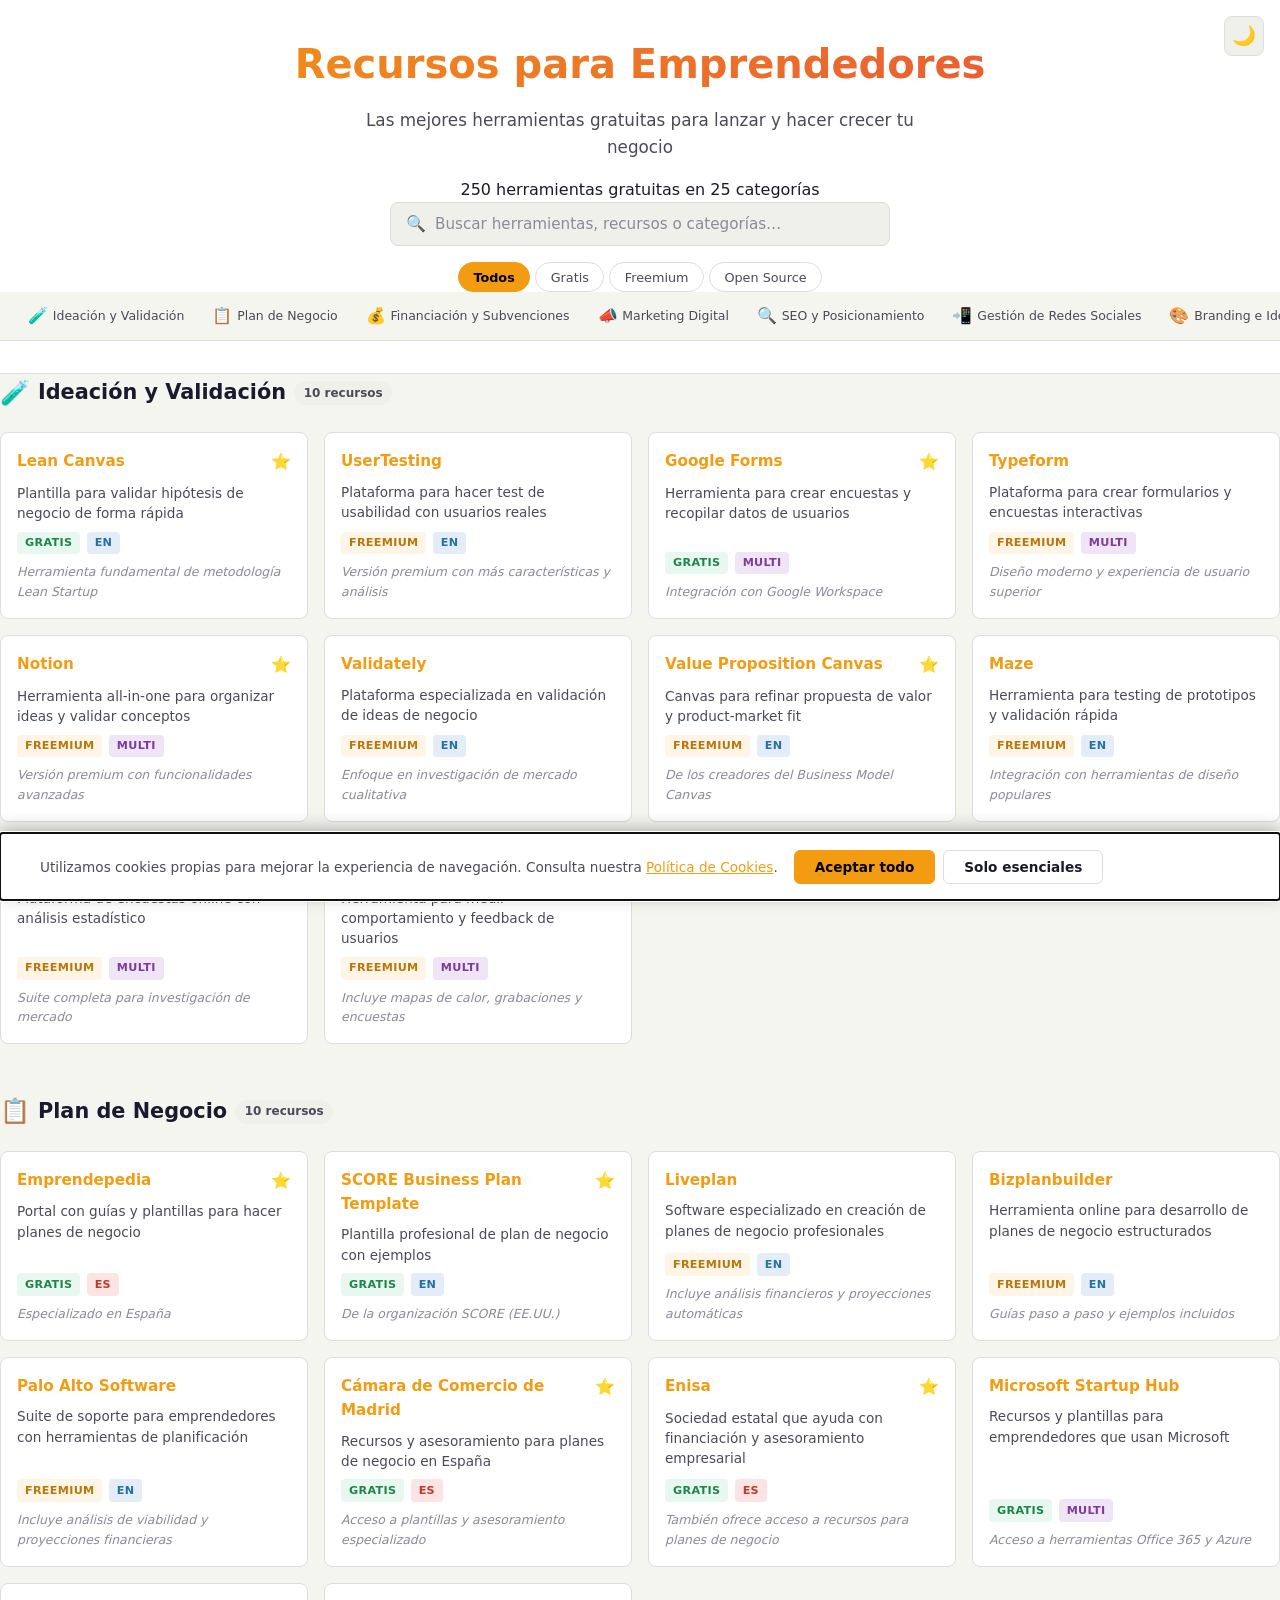
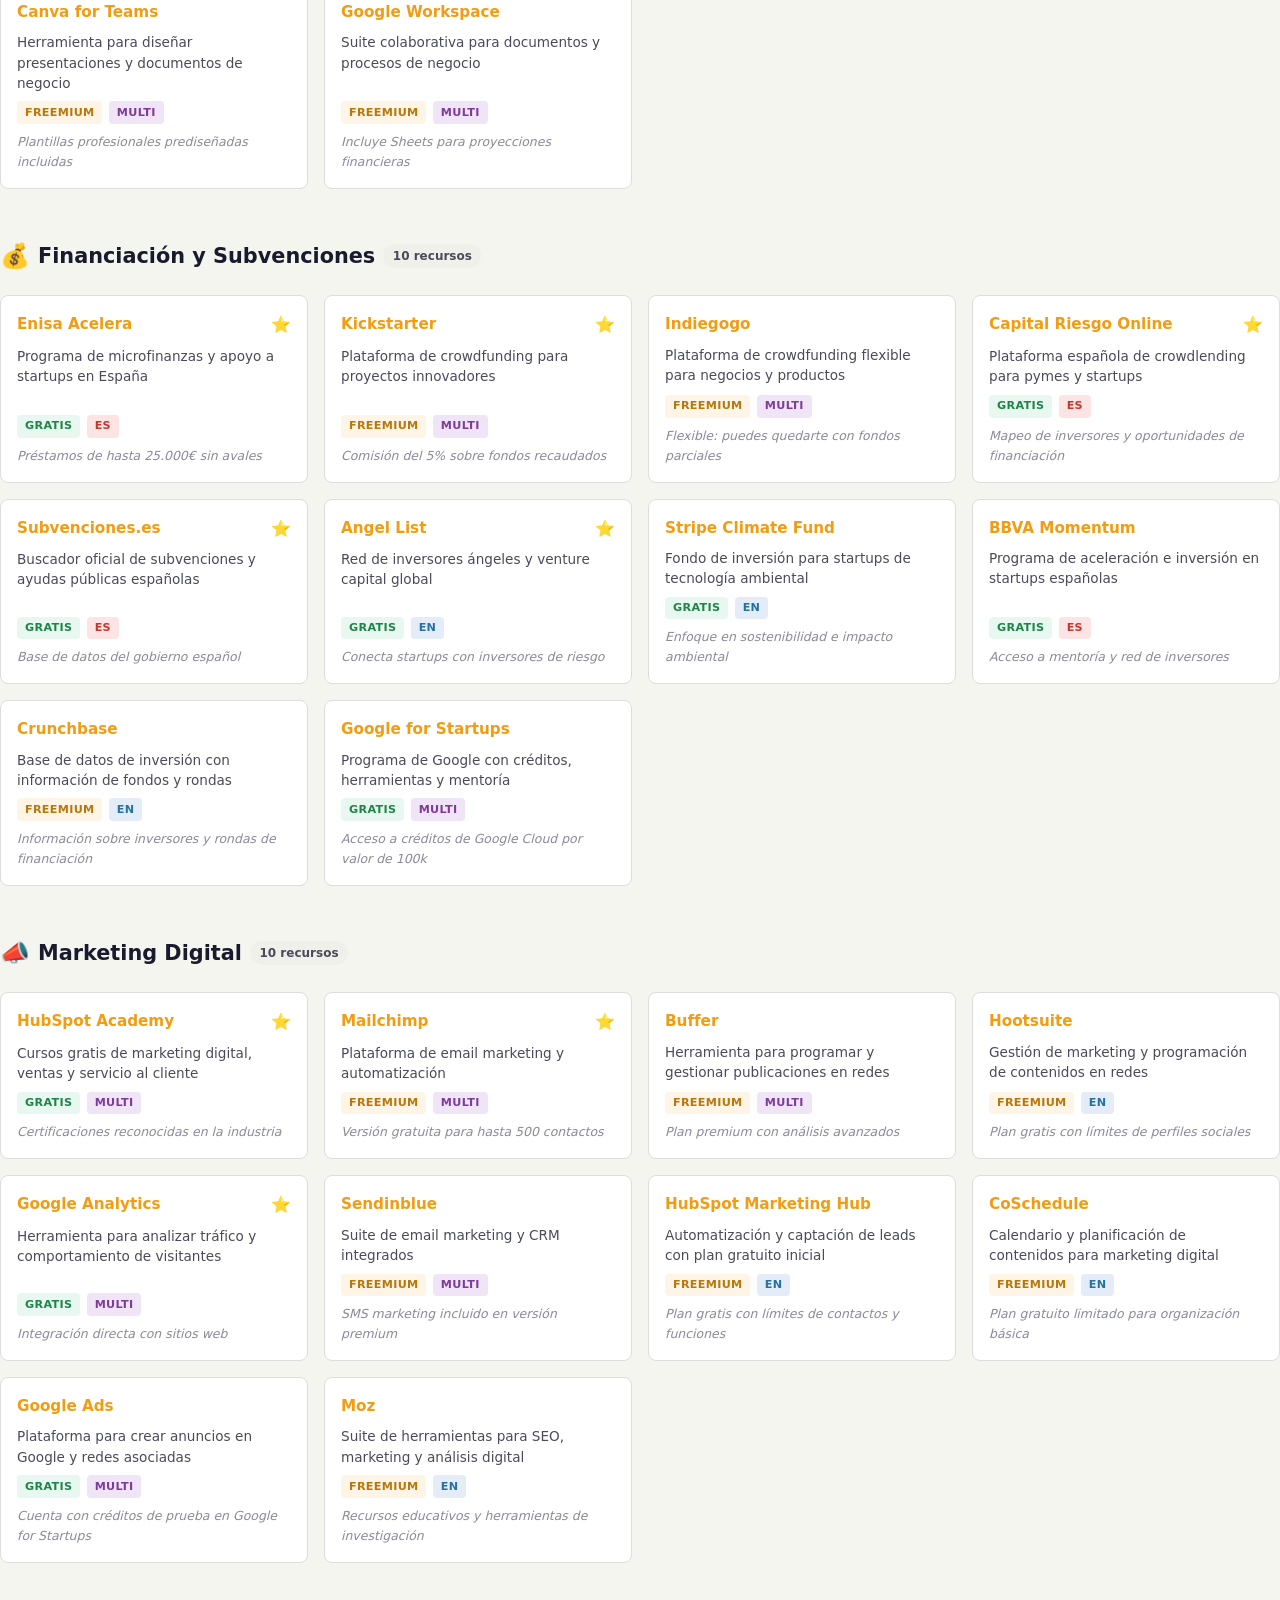
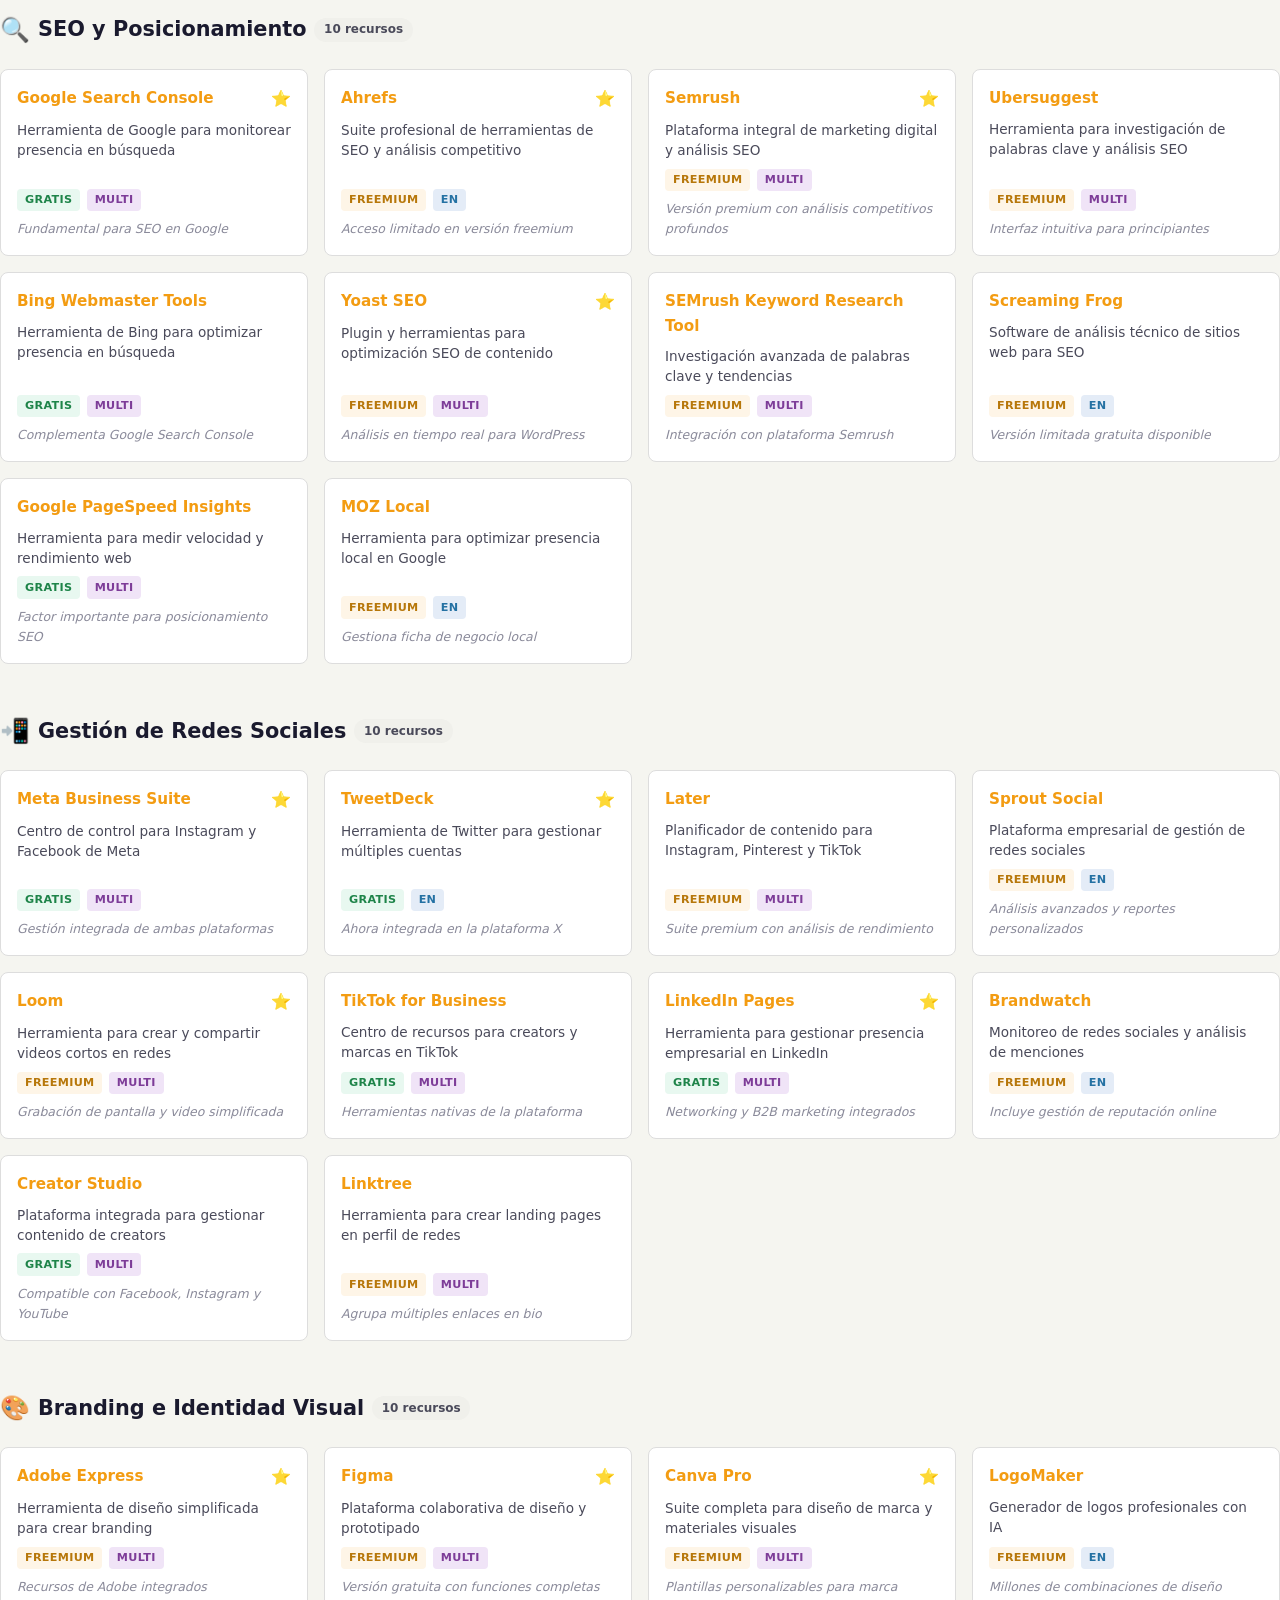
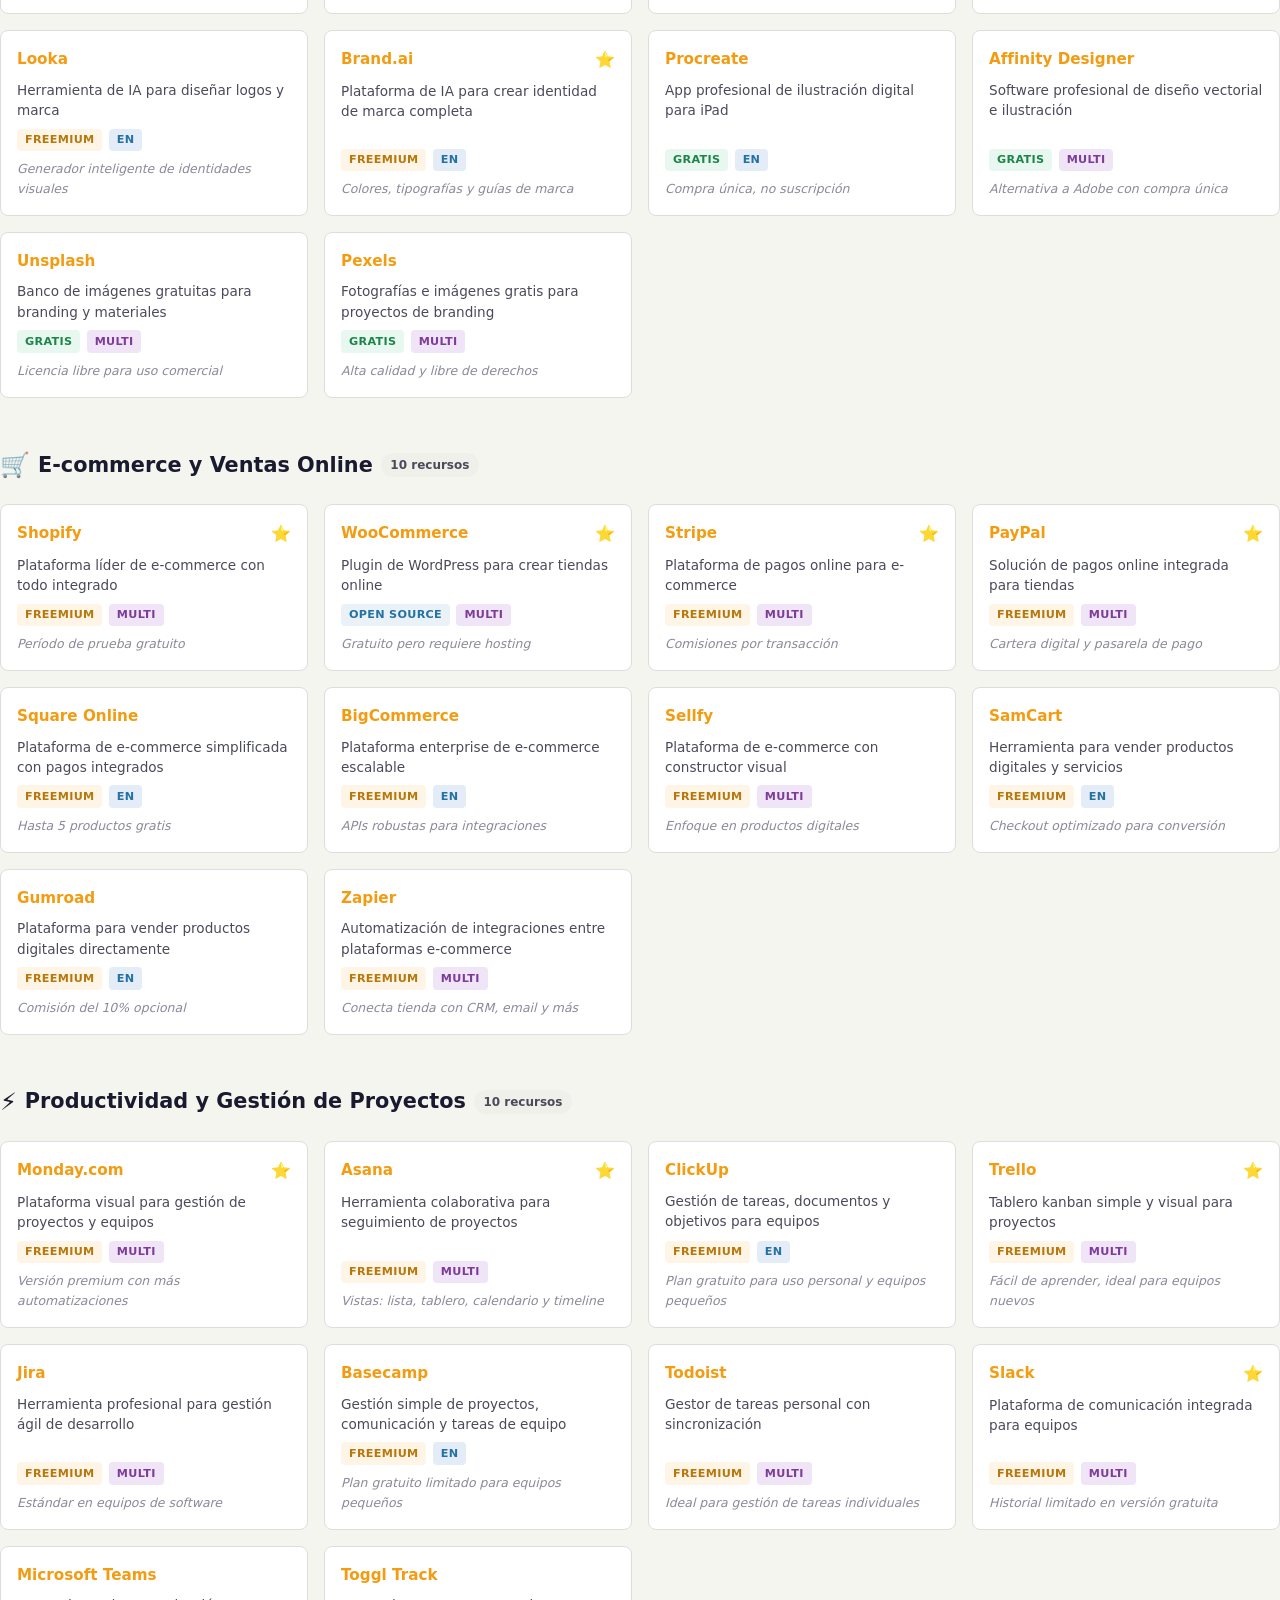
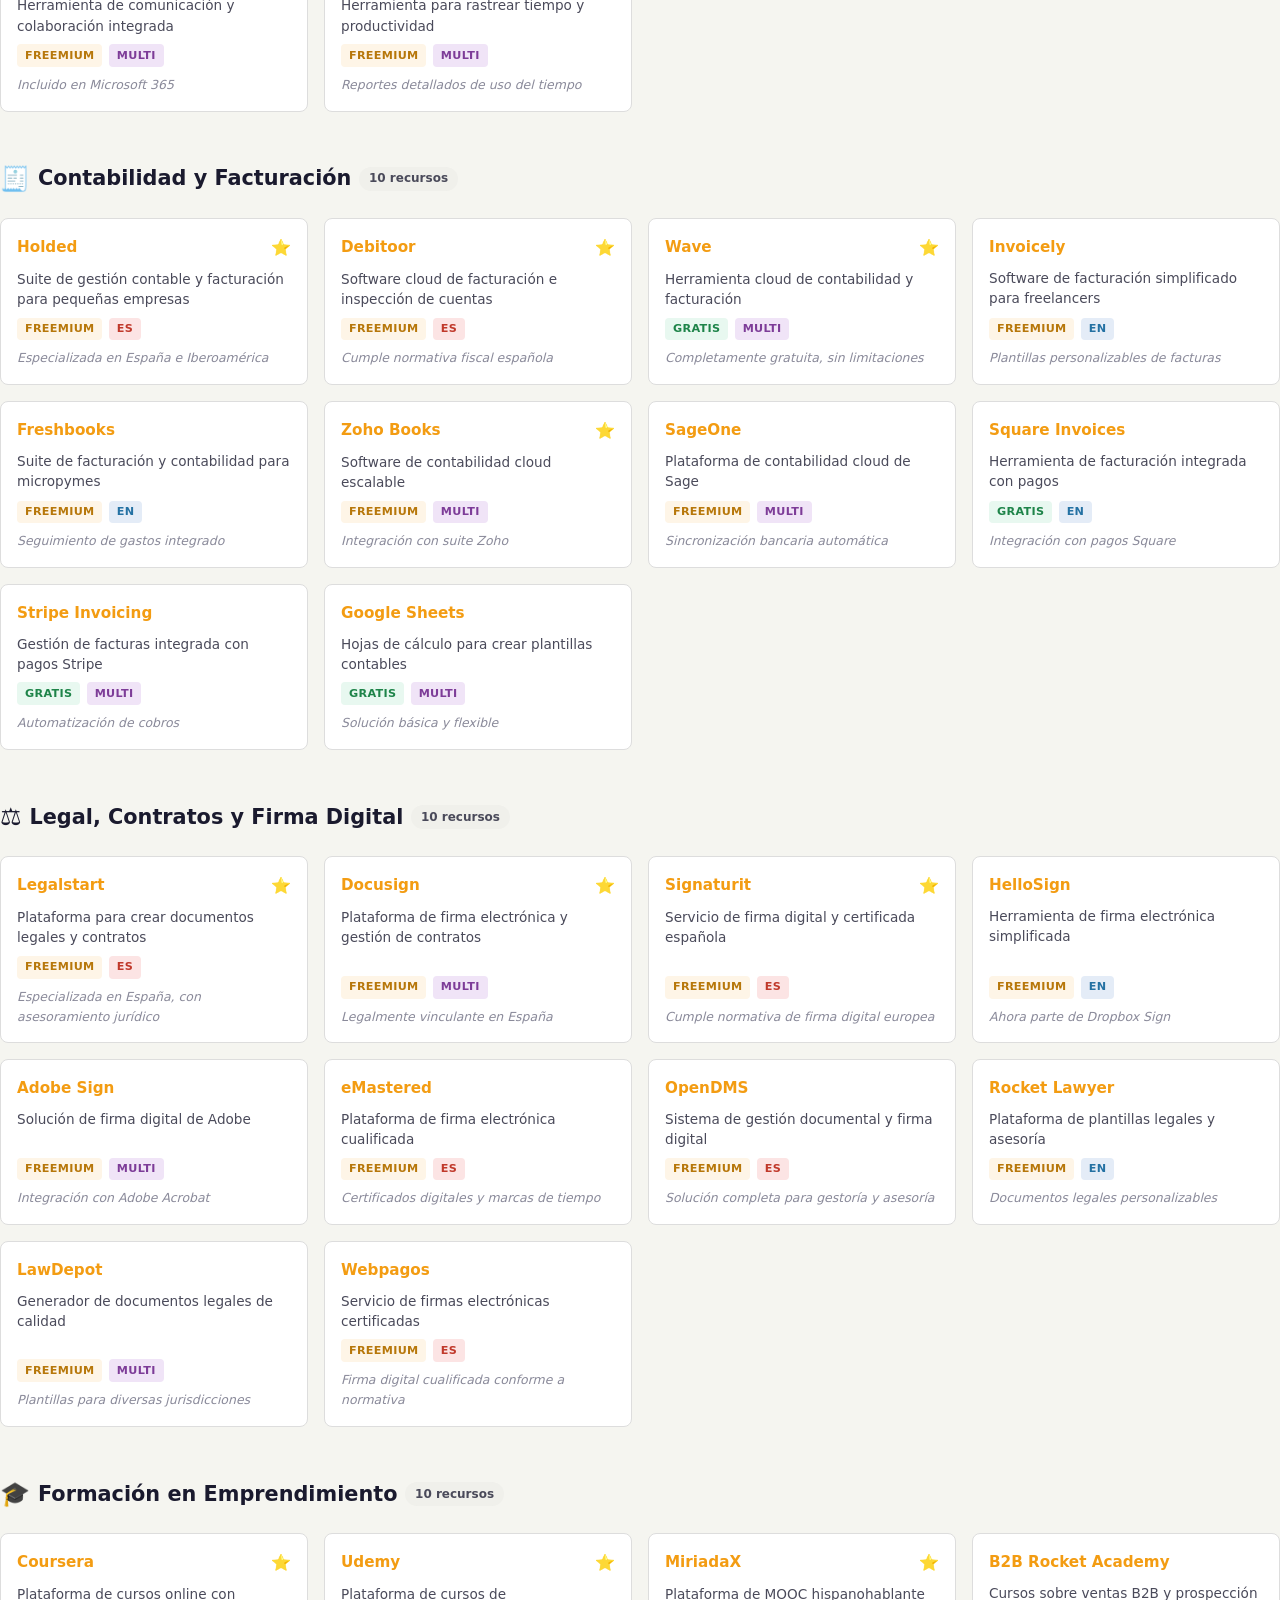
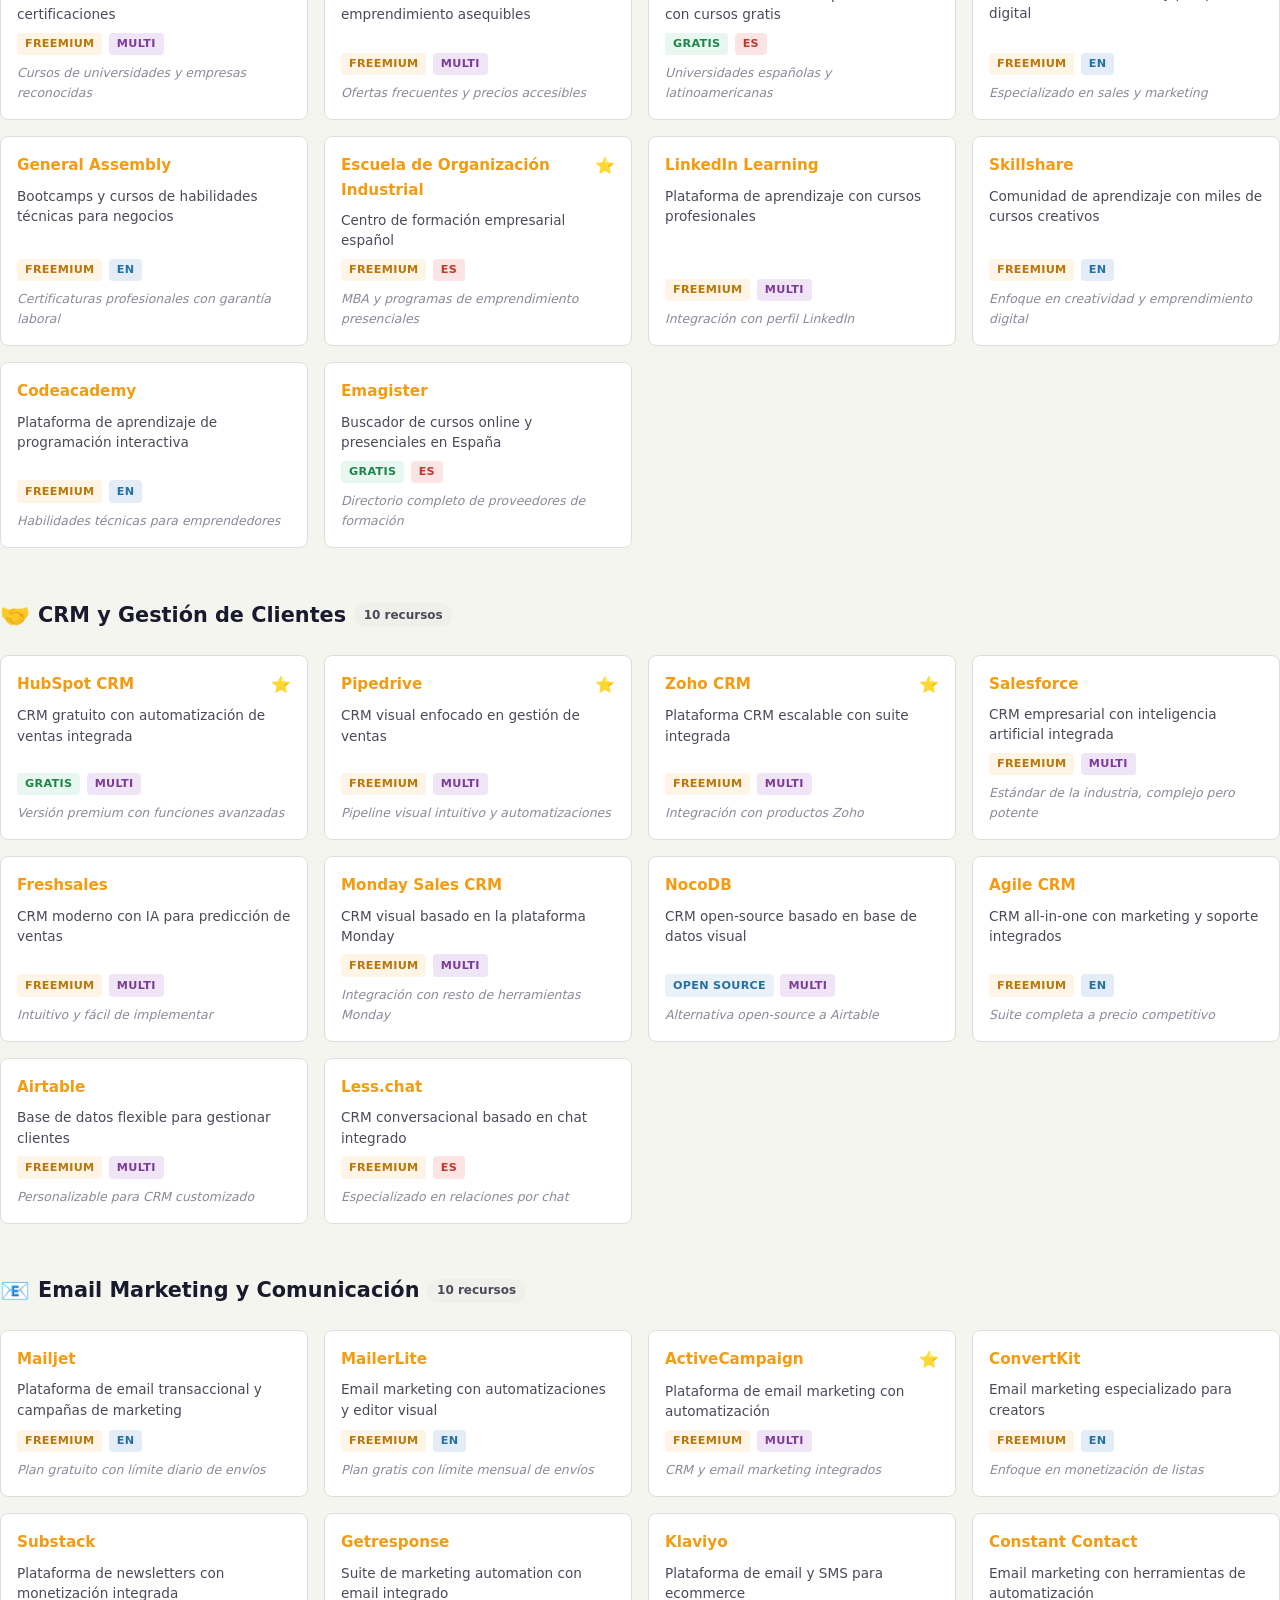
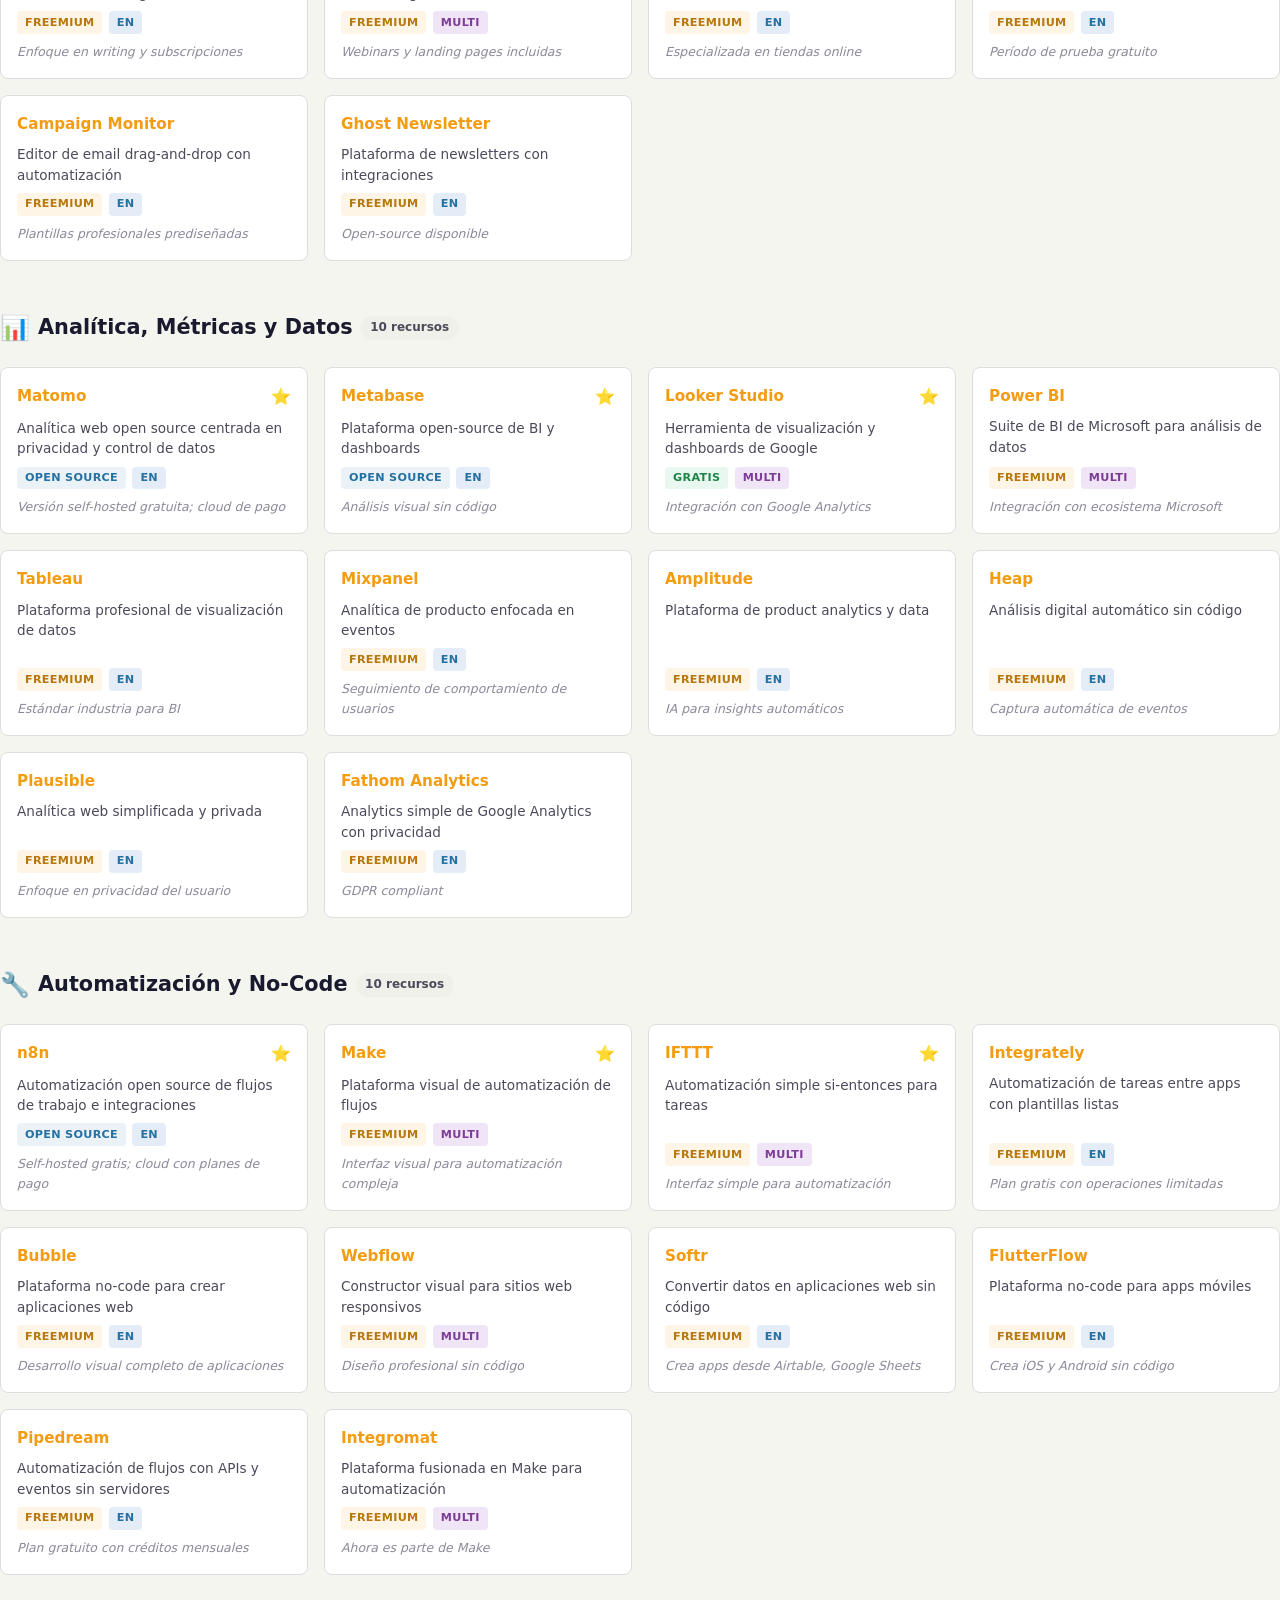
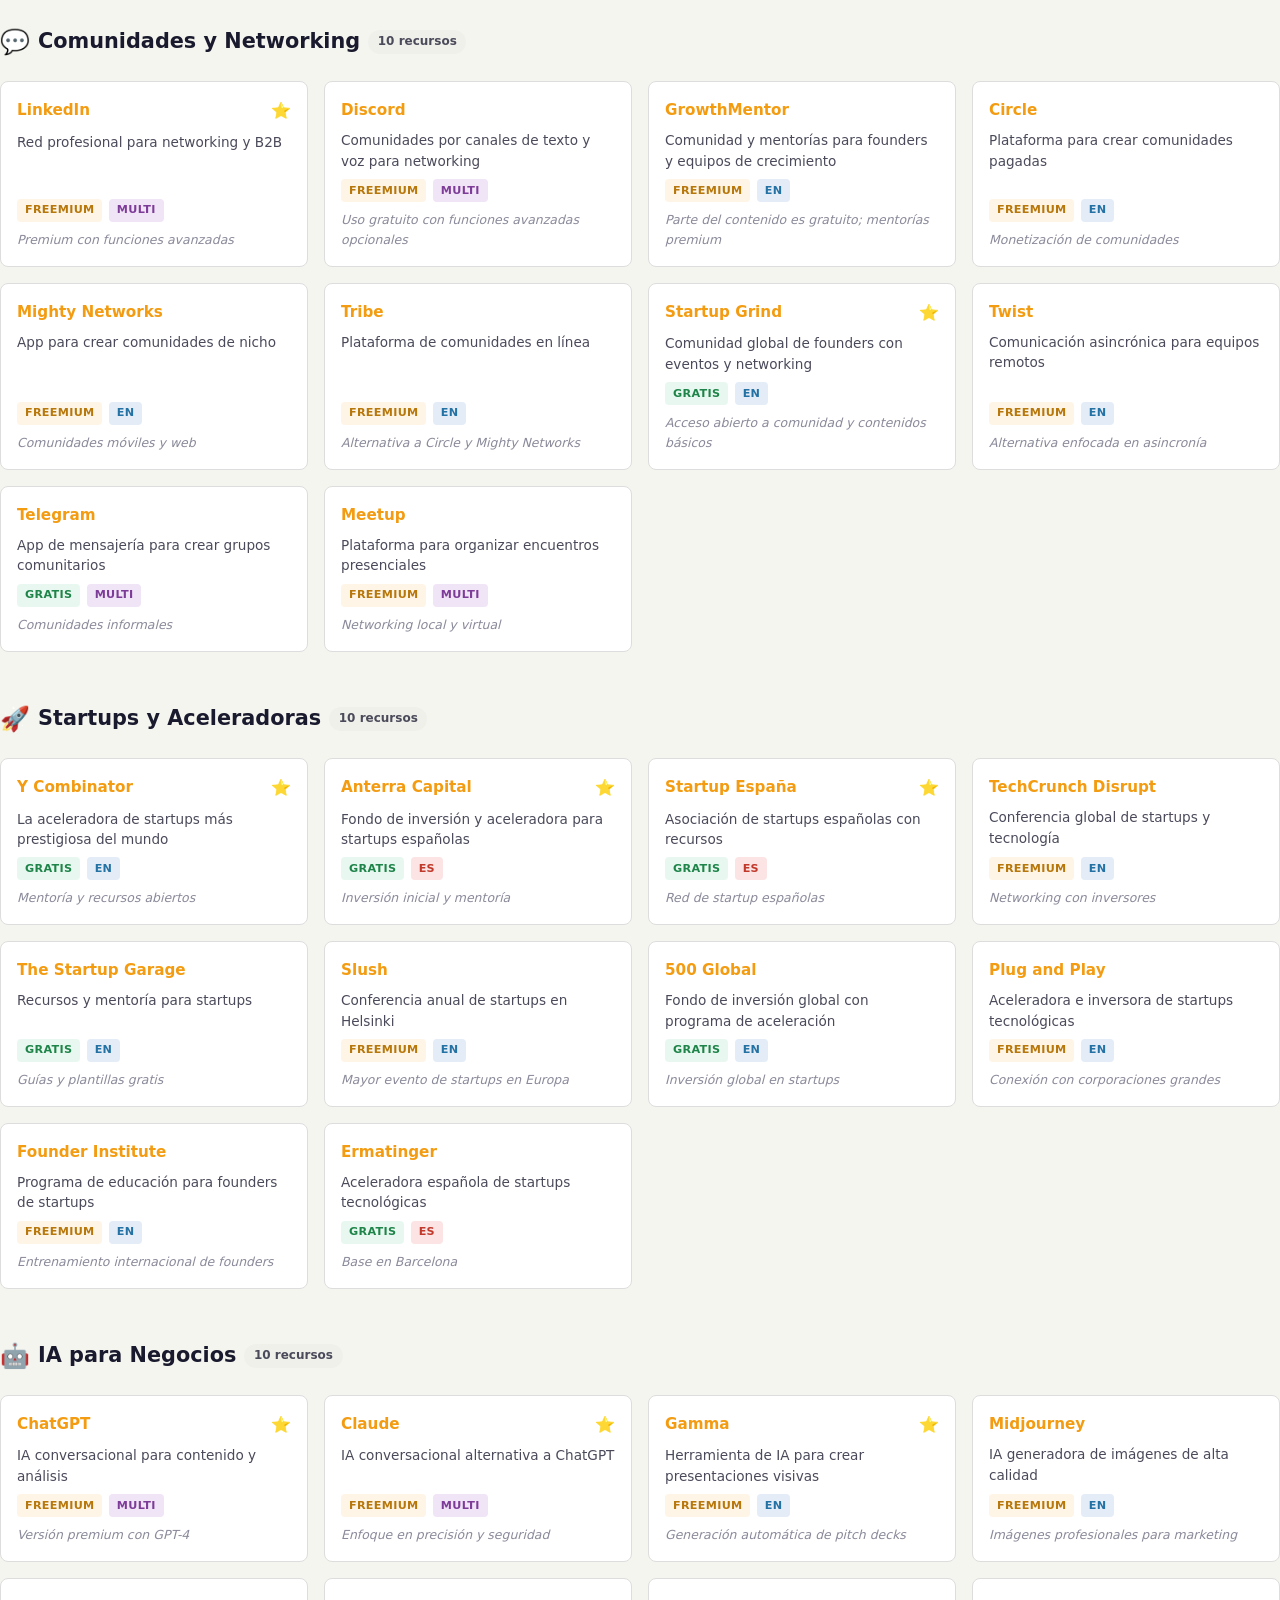
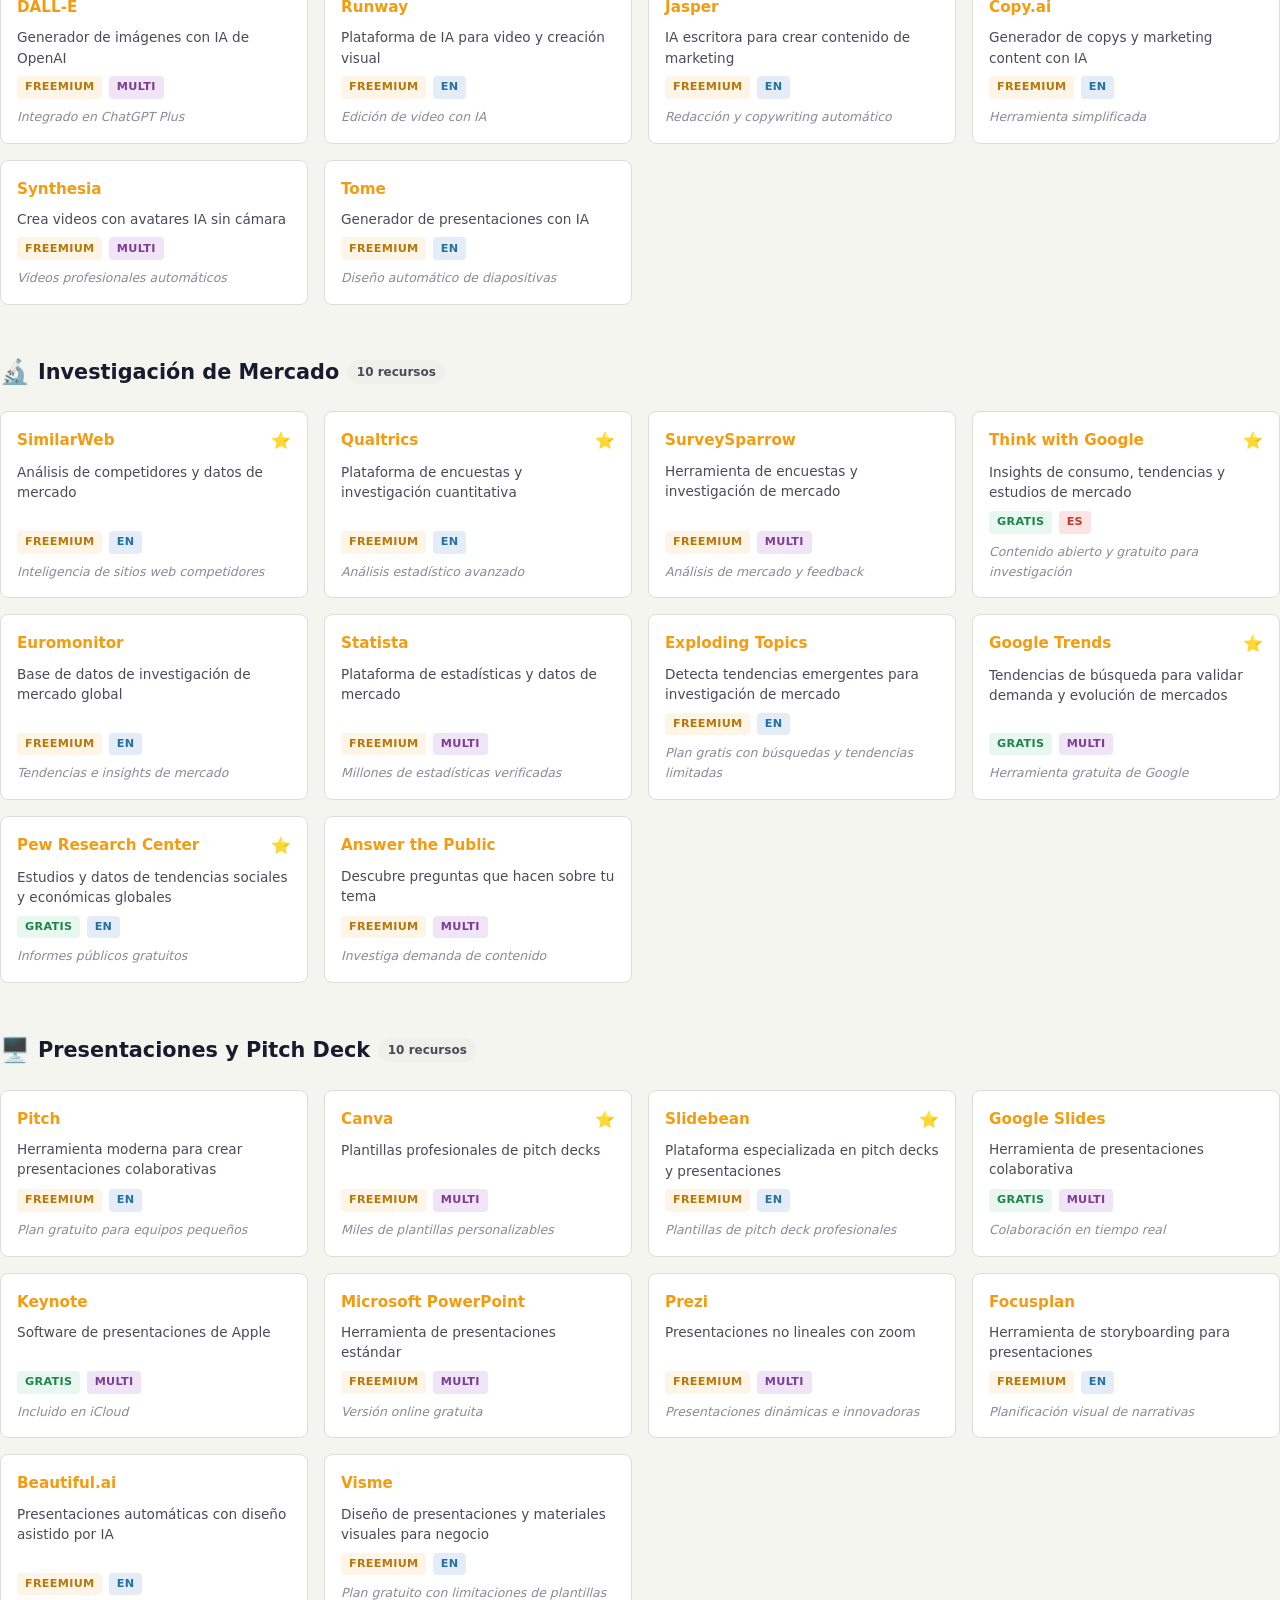
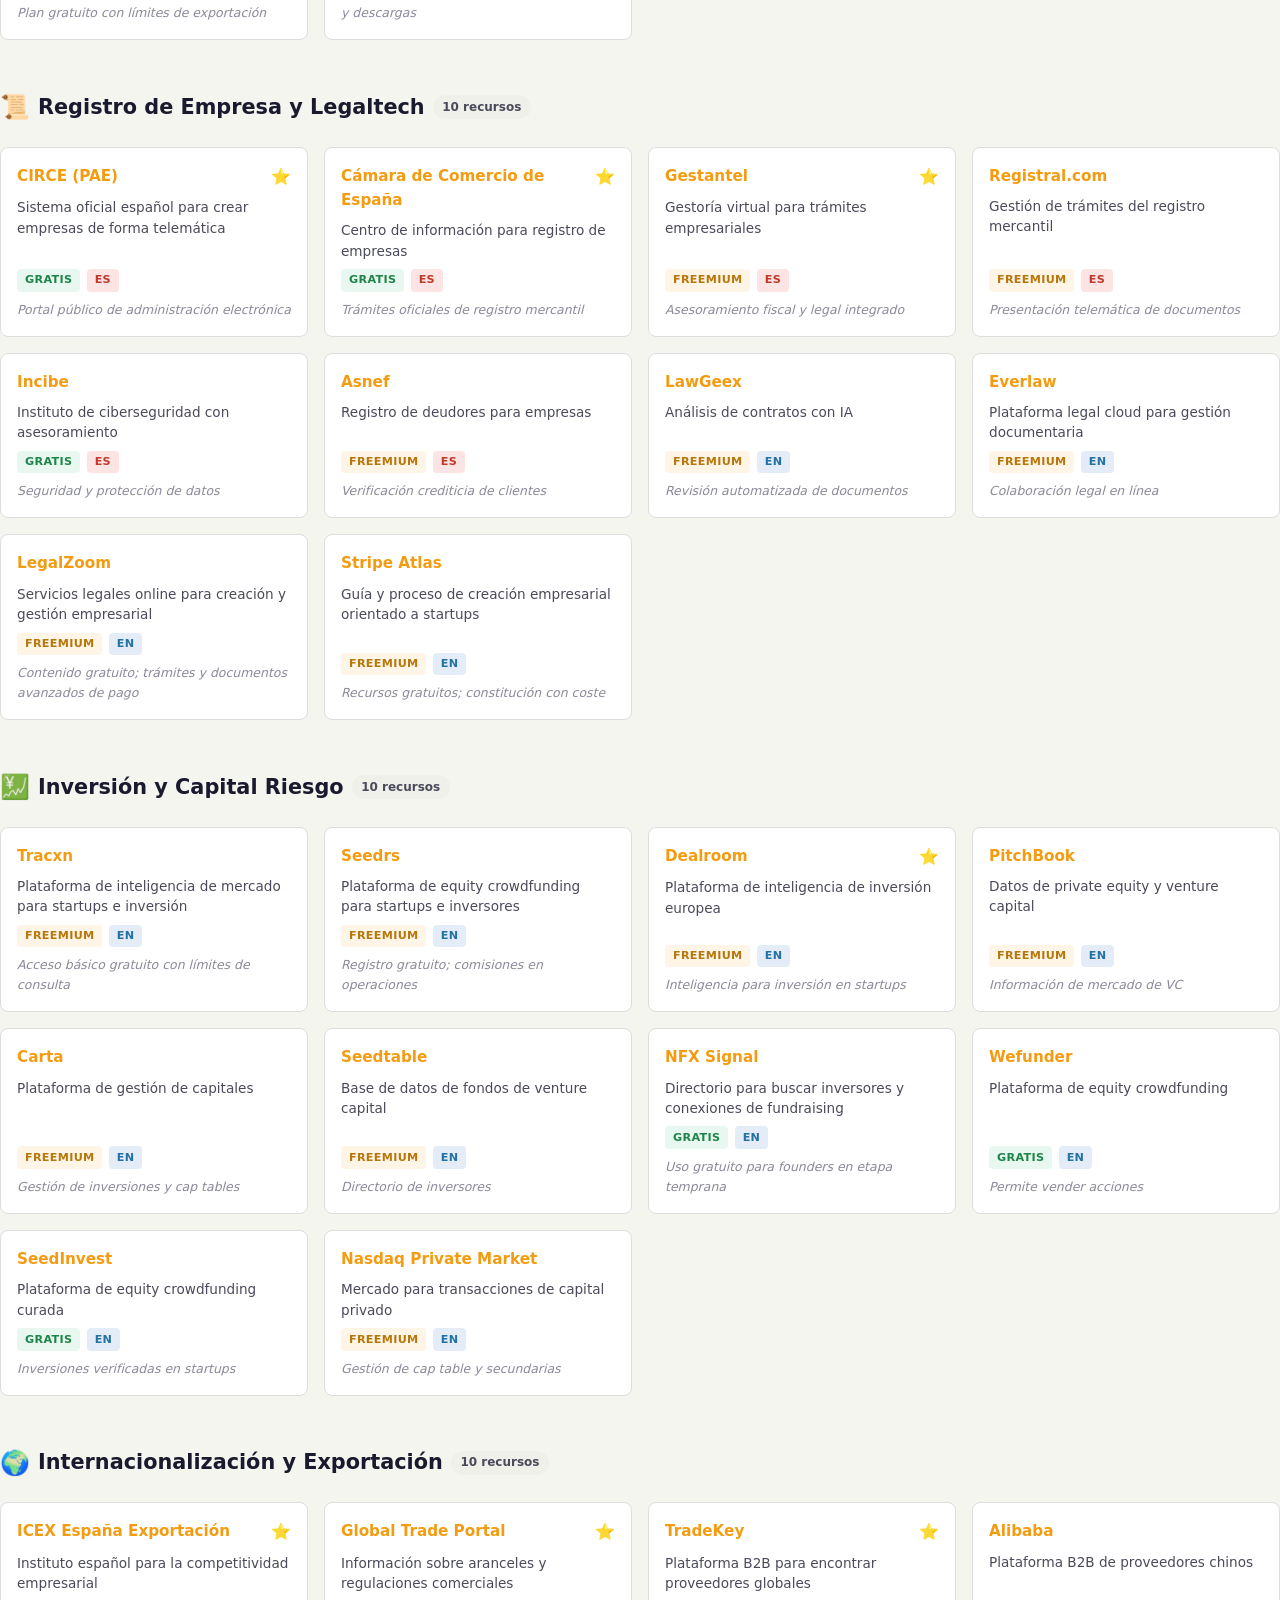
==== index.html @ a1d568d6 "feat: integrar MolvicStudios Analytics" ====
<!DOCTYPE html>
<html lang="es">
<head>
  <meta charset="UTF-8">
  <meta name="viewport" content="width=device-width, initial-scale=1.0">
  <title>Recursos para Emprendedores | 277+ Herramientas Gratis</title>
  <meta name="description" content="Directorio con más de 277 recursos y herramientas gratuitas para emprendedores, startups y pymes. Encuentra las mejores herramientas en 25 categorías.">
  <meta name="keywords" content="recursos para emprendedores, herramientas gratis, startup, pyme, negocio, plan de negocio, marketing digital, SEO, financiación, CRM, productividad, contabilidad, e-commerce, branding, IA para negocios, automatización, no-code, formación emprendimiento">
  <meta name="author" content="MolvicStudios">
  <meta name="robots" content="index, follow">

  <!-- Canonical -->
  <link rel="canonical" href="https://recursosemprendedores.help/">

  <!-- Open Graph -->
  <meta property="og:type" content="website">
  <meta property="og:title" content="Recursos para Emprendedores | 277+ Herramientas Gratis">
  <meta property="og:description" content="Directorio con más de 277 recursos y herramientas gratuitas para emprendedores, startups y pymes en 25 categorías.">
  <meta property="og:url" content="https://recursosemprendedores.help/">
  <meta property="og:image" content="https://recursosemprendedores.help/img/og-image.png">
  <meta property="og:locale" content="es_ES">
  <meta property="og:site_name" content="Recursos para Emprendedores">

  <!-- Twitter Card -->
  <meta name="twitter:card" content="summary_large_image">
  <meta name="twitter:title" content="Recursos para Emprendedores | 277+ Herramientas Gratis">
  <meta name="twitter:description" content="Directorio con más de 277 recursos y herramientas gratuitas para emprendedores, startups y pymes.">
  <meta name="twitter:image" content="https://recursosemprendedores.help/img/og-image.png">

  <!-- Favicon -->
  <link rel="icon" type="image/svg+xml" href="img/favicon.svg">

  <!-- Estilos -->
  <link rel="stylesheet" href="css/styles.css">

  <!-- Schema.org JSON-LD -->
  <script type="application/ld+json">
  {
    "@context": "https://schema.org",
    "@type": "WebSite",
    "name": "Recursos para Emprendedores",
    "url": "https://recursosemprendedores.help",
    "description": "Directorio de herramientas y recursos gratuitos para emprendedores, startups y pymes. Más de 277 herramientas en 25 categorías.",
    "potentialAction": {
      "@type": "SearchAction",
      "target": "https://recursosemprendedores.help/?q={search_term_string}",
      "query-input": "required name=search_term_string"
    }
  }
  </script>
  <script type="application/ld+json">
  {
    "@context": "https://schema.org",
    "@type": "ItemList",
    "name": "Categorías de recursos para emprendedores",
    "description": "25 categorías de herramientas y recursos gratuitos para emprendedores",
    "numberOfItems": 25,
    "itemListElement": [
      {"@type": "ListItem", "position": 1, "name": "Ideación y Validación"},
      {"@type": "ListItem", "position": 2, "name": "Plan de Negocio"},
      {"@type": "ListItem", "position": 3, "name": "Financiación y Subvenciones"},
      {"@type": "ListItem", "position": 4, "name": "Marketing Digital"},
      {"@type": "ListItem", "position": 5, "name": "SEO y Posicionamiento"},
      {"@type": "ListItem", "position": 6, "name": "Gestión de Redes Sociales"},
      {"@type": "ListItem", "position": 7, "name": "Branding e Identidad Visual"},
      {"@type": "ListItem", "position": 8, "name": "E-commerce y Ventas Online"},
      {"@type": "ListItem", "position": 9, "name": "Productividad y Gestión de Proyectos"},
      {"@type": "ListItem", "position": 10, "name": "Contabilidad y Facturación"},
      {"@type": "ListItem", "position": 11, "name": "Legal, Contratos y Firma Digital"},
      {"@type": "ListItem", "position": 12, "name": "Formación en Emprendimiento"},
      {"@type": "ListItem", "position": 13, "name": "CRM y Gestión de Clientes"},
      {"@type": "ListItem", "position": 14, "name": "Email Marketing y Comunicación"},
      {"@type": "ListItem", "position": 15, "name": "Analítica, Métricas y Datos"},
      {"@type": "ListItem", "position": 16, "name": "Automatización y No-Code"},
      {"@type": "ListItem", "position": 17, "name": "Comunidades y Networking"},
      {"@type": "ListItem", "position": 18, "name": "Startups y Aceleradoras"},
      {"@type": "ListItem", "position": 19, "name": "IA para Negocios"},
      {"@type": "ListItem", "position": 20, "name": "Investigación de Mercado"},
      {"@type": "ListItem", "position": 21, "name": "Presentaciones y Pitch Deck"},
      {"@type": "ListItem", "position": 22, "name": "Registro de Empresa y Legaltech"},
      {"@type": "ListItem", "position": 23, "name": "Inversión y Capital Riesgo"},
      {"@type": "ListItem", "position": 24, "name": "Internacionalización y Exportación"},
      {"@type": "ListItem", "position": 25, "name": "Logística y Operaciones"}
    ]
  }
  </script>

  <!--
    Recomendaciones de Content Security Policy (CSP):
    Añadir como cabecera HTTP en el servidor:
    Content-Security-Policy:
      default-src 'self';
      script-src 'self' 'unsafe-inline';
      style-src 'self' 'unsafe-inline';
      img-src 'self' data:;
      font-src 'self';
      connect-src 'self';
  -->
</head>
<body>
  <!-- Skip link para accesibilidad -->
  <a href="#main-content" class="skip-link">Saltar al contenido principal</a>

  <!-- ===== HEADER ===== -->
  <header class="site-header" role="banner">
    <div class="header-content">
      <div class="header-top">
        <h1 class="site-title">
          <span class="title-gradient">Recursos para Emprendedores</span>
          <span style="display:block;font-size:11px;font-weight:400;opacity:0.6;letter-spacing:0.03em;line-height:1;">by <a href="https://molvicstudios.pro" target="_blank" rel="noopener" style="color:inherit;text-decoration:none;">MolvicStudios.pro</a></span>
        </h1>
        <button id="theme-toggle" class="theme-toggle" type="button" aria-label="Cambiar tema">☀️</button>
      </div>
      <p class="site-subtitle">Las mejores herramientas gratuitas para lanzar y hacer crecer tu negocio</p>
      <p class="site-stats">
        <span id="stats-count">0</span> herramientas gratuitas en <span id="stats-cats">0</span> categorías
      </p>

      <!-- Barra de búsqueda -->
      <div class="search-wrapper">
        <label for="search-input" class="sr-only">Buscar herramientas</label>
        <span class="search-icon" aria-hidden="true">🔍</span>
        <input
          type="search"
          id="search-input"
          class="search-input"
          placeholder="Buscar herramientas, recursos o categorías…"
          autocomplete="off"
        >
      </div>

      <!-- Filtros de tipo de acceso -->
      <div class="filters" role="group" aria-label="Filtros por tipo de acceso">
        <button class="filter-btn active" type="button" data-filter="todos">Todos</button>
        <button class="filter-btn" type="button" data-filter="gratis">Gratis</button>
        <button class="filter-btn" type="button" data-filter="freemium">Freemium</button>
        <button class="filter-btn" type="button" data-filter="open-source">Open Source</button>
      </div>
    </div>

    <!-- Navegación por categorías -->
    <nav class="category-nav" aria-label="Navegación por categorías">
      <div class="category-nav-inner" id="category-nav-inner" role="tablist">
        <!-- Se genera dinámicamente desde app.js -->
      </div>
    </nav>
  </header>

  <!-- ===== CONTENIDO PRINCIPAL ===== -->
  <main id="main-content" tabindex="-1">
    <!-- Las secciones de categorías se generan dinámicamente desde app.js -->

    <!-- Estado: sin resultados -->
    <div id="no-results" class="no-results" role="status" aria-live="polite">
      <span class="no-results-icon" aria-hidden="true">🔎</span>
      <h2>Sin resultados</h2>
      <p>No se han encontrado recursos con los filtros actuales. Prueba con otra búsqueda.</p>
    </div>

  </main>

  <!-- ===== FOOTER ===== -->
  <footer class="site-footer" role="contentinfo">
    <div class="footer-content">
      <p id="footer-update">Última actualización: —</p>
      <p>
        <a href="mailto:molvicstudios@outlook.com">¿Conoces una herramienta? Sugiere un recurso</a>
      </p>
      <p class="footer-disclaimer">
        Directorio informativo. Los recursos enlazados pertenecen a sus respectivos titulares.
      </p>
      <nav class="footer-links" aria-label="Páginas legales">
        <a href="terminos.html">Términos y Condiciones</a>
        <a href="privacidad.html">Política de Privacidad</a>
        <a href="cookies.html">Política de Cookies</a>
      </nav>
      <p class="footer-copyright">&copy; <span id="year"></span> Recursos para Emprendedores · Desarrollado por <a href="https://molvicstudios.pro" target="_blank" rel="noopener" style="color:inherit;">MolvicStudios</a></p>
      <p style="font-size:11px;opacity:0.5;text-align:center;margin-top:16px;">
        © 2026 <a href="https://molvicstudios.pro" target="_blank" rel="noopener" style="color:inherit;">MolvicStudios.pro</a> · 
        <a href="mailto:molvicstudios@outlook.com" style="color:inherit;">molvicstudios@outlook.com</a>
      </p>
    </div>
  </footer>

  <!-- Scroll to top -->
  <button id="scroll-top" class="scroll-top" type="button" aria-label="Volver arriba">↑</button>

  <!-- ===== BANNER DE COOKIES ===== -->
  <div id="cookie-banner" class="cookie-banner" role="dialog" aria-label="Configuración de cookies" aria-live="polite" tabindex="-1">
    <div class="cookie-banner-inner">
      <p class="cookie-text">
        Utilizamos cookies propias para mejorar la experiencia de navegación.
        Consulta nuestra <a href="cookies.html">Política de Cookies</a>.
      </p>
      <div class="cookie-buttons">
        <button id="cookie-accept" class="cookie-btn cookie-btn--accept" type="button">Aceptar todo</button>
        <button id="cookie-essential" class="cookie-btn cookie-btn--essential" type="button">Solo esenciales</button>
      </div>
    </div>
  </div>

  <!-- Scripts -->
  <script src="js/cookies-banner.js"></script>
  <script src="js/app.js"></script>
  <script>
    // Registro del Service Worker
    if ('serviceWorker' in navigator) {
      window.addEventListener('load', function () {
        navigator.serviceWorker.register('/sw.js').catch(function () {});
      });
    }
  </script>
<!-- MolvicStudios Analytics -->
<script src="/analytics.js" defer></script>
</body>
</html>
---- css/styles.css ----
/* ==============================================
   Recursos para Emprendedores — Estilos completos
   Mobile-first | WCAG 2.1 AA | Modo oscuro/claro
   ============================================== */

/* ---- Variables CSS ---- */
:root {
  /* Colores modo oscuro (por defecto) */
  --bg-primary: #0d0d12;
  --bg-surface: #181820;
  --bg-surface-alt: #1e1e2a;
  --text-primary: #eaeaea;
  --text-secondary: #a0a0b0;
  --text-muted: #6a6a7a;
  --color-primary: #f39c12;
  --color-primary-hover: #e67e22;
  --color-accent: #e74c3c;
  --color-green: #27ae60;
  --color-blue: #3498db;
  --color-orange: #f39c12;
  --border-color: #2a2a3a;
  --shadow: 0 2px 8px rgba(0,0,0,0.3);
  --shadow-lg: 0 8px 24px rgba(0,0,0,0.4);
  --card-bg: #1e1e2a;
  --input-bg: #22222e;
  --nav-bg: rgba(13,13,18,0.95);
  --badge-gratis-bg: #1a3a2a;
  --badge-gratis-color: #27ae60;
  --badge-freemium-bg: #3a2a1a;
  --badge-freemium-color: #f39c12;
  --badge-opensource-bg: #1a2a3a;
  --badge-opensource-color: #3498db;
  --badge-es-bg: #3a1a1a;
  --badge-es-color: #e74c3c;
  --badge-en-bg: #1a2a3a;
  --badge-en-color: #3498db;
  --badge-multi-bg: #2a1a3a;
  --badge-multi-color: #9b59b6;
  --scrollbar-bg: #181820;
  --scrollbar-thumb: #3a3a4a;
  color-scheme: dark;
}

/* Modo claro */
[data-theme="light"] {
  --bg-primary: #f5f5f0;
  --bg-surface: #ffffff;
  --bg-surface-alt: #f0f0eb;
  --text-primary: #1a1a2e;
  --text-secondary: #4a4a5a;
  --text-muted: #8a8a9a;
  --border-color: #ddd;
  --shadow: 0 2px 8px rgba(0,0,0,0.08);
  --shadow-lg: 0 8px 24px rgba(0,0,0,0.12);
  --card-bg: #ffffff;
  --input-bg: #f0f0eb;
  --nav-bg: rgba(245,245,240,0.95);
  --badge-gratis-bg: #e8f8f0;
  --badge-gratis-color: #1e8449;
  --badge-freemium-bg: #fef5e7;
  --badge-freemium-color: #b7770a;
  --badge-opensource-bg: #eaf2f8;
  --badge-opensource-color: #2471a3;
  --badge-es-bg: #fce4e4;
  --badge-es-color: #c0392b;
  --badge-en-bg: #e4ecf7;
  --badge-en-color: #2471a3;
  --badge-multi-bg: #f0e4f7;
  --badge-multi-color: #7d3c98;
  --scrollbar-bg: #f0f0eb;
  --scrollbar-thumb: #ccc;
  color-scheme: light;
}

/* ---- Reset y base ---- */
*,
*::before,
*::after {
  box-sizing: border-box;
  margin: 0;
  padding: 0;
}

html {
  scroll-behavior: smooth;
  -webkit-text-size-adjust: 100%;
}

body {
  font-family: system-ui, -apple-system, 'Segoe UI', Roboto, sans-serif;
  background-color: var(--bg-primary);
  color: var(--text-primary);
  line-height: 1.6;
  min-height: 100vh;
  transition: background-color 0.3s ease, color 0.3s ease;
}

/* Scrollbar personalizado */
::-webkit-scrollbar {
  width: 8px;
  height: 8px;
}
::-webkit-scrollbar-track {
  background: var(--scrollbar-bg);
}
::-webkit-scrollbar-thumb {
  background: var(--scrollbar-thumb);
  border-radius: 4px;
}

/* ---- Utilidades ---- */
.sr-only {
  position: absolute;
  width: 1px;
  height: 1px;
  padding: 0;
  margin: -1px;
  overflow: hidden;
  clip: rect(0,0,0,0);
  white-space: nowrap;
  border: 0;
}

.container {
  width: 100%;
  max-width: 1200px;
  margin: 0 auto;
  padding: 0 1rem;
}

/* ---- Skip link accesibilidad ---- */
.skip-link {
  position: absolute;
  top: -100%;
  left: 1rem;
  background: var(--color-primary);
  color: #000;
  padding: 0.5rem 1rem;
  border-radius: 0 0 8px 8px;
  z-index: 10000;
  font-weight: 600;
  text-decoration: none;
  transition: top 0.2s;
}
.skip-link:focus {
  top: 0;
}

/* ---- Header ---- */
.site-header {
  background: var(--bg-surface);
  border-bottom: 1px solid var(--border-color);
  padding: 2rem 0 1.5rem;
  position: relative;
}

.header-content {
  text-align: center;
}

.site-title {
  font-size: 1.75rem;
  font-weight: 800;
  background: linear-gradient(135deg, var(--color-primary), var(--color-accent));
  -webkit-background-clip: text;
  background-clip: text;
  -webkit-text-fill-color: transparent;
  line-height: 1.2;
  margin-bottom: 0.5rem;
}

.site-subtitle {
  color: var(--text-secondary);
  font-size: 0.95rem;
  margin-bottom: 1rem;
  max-width: 600px;
  margin-left: auto;
  margin-right: auto;
}

.stats-counter {
  display: inline-flex;
  align-items: center;
  gap: 0.5rem;
  background: var(--bg-surface-alt);
  padding: 0.4rem 1rem;
  border-radius: 20px;
  font-size: 0.85rem;
  color: var(--text-secondary);
  margin-bottom: 1.25rem;
}
.stats-counter strong {
  color: var(--color-primary);
}

/* Barra de búsqueda */
.search-wrapper {
  position: relative;
  max-width: 500px;
  margin: 0 auto 1rem;
}

.search-icon {
  position: absolute;
  left: 1rem;
  top: 50%;
  transform: translateY(-50%);
  color: var(--text-muted);
  font-size: 1rem;
  pointer-events: none;
}

.search-input {
  width: 100%;
  padding: 0.75rem 1rem 0.75rem 2.75rem;
  border: 1px solid var(--border-color);
  border-radius: 8px;
  background: var(--input-bg);
  color: var(--text-primary);
  font-size: 0.95rem;
  font-family: inherit;
  outline: none;
  transition: border-color 0.2s, box-shadow 0.2s;
}
.search-input::placeholder {
  color: var(--text-muted);
}
.search-input:focus {
  border-color: var(--color-primary);
  box-shadow: 0 0 0 3px rgba(243,156,18,0.2);
}

/* Filtros de tipo de acceso */
.filter-bar {
  display: flex;
  flex-wrap: wrap;
  justify-content: center;
  gap: 0.5rem;
  margin-top: 0.75rem;
}

.filter-btn {
  padding: 0.4rem 0.9rem;
  border: 1px solid var(--border-color);
  border-radius: 20px;
  background: transparent;
  color: var(--text-secondary);
  font-size: 0.8rem;
  font-family: inherit;
  cursor: pointer;
  transition: all 0.2s;
}
.filter-btn:hover {
  border-color: var(--color-primary);
  color: var(--color-primary);
}
.filter-btn.active {
  background: var(--color-primary);
  border-color: var(--color-primary);
  color: #000;
  font-weight: 600;
}

/* Toggle tema */
.theme-toggle {
  position: absolute;
  top: 1rem;
  right: 1rem;
  background: var(--bg-surface-alt);
  border: 1px solid var(--border-color);
  border-radius: 8px;
  padding: 0.5rem;
  cursor: pointer;
  font-size: 1.2rem;
  line-height: 1;
  color: var(--text-primary);
  transition: all 0.2s;
  display: flex;
  align-items: center;
  justify-content: center;
  width: 40px;
  height: 40px;
}
.theme-toggle:hover {
  border-color: var(--color-primary);
  transform: scale(1.05);
}
.theme-toggle:focus-visible {
  outline: 2px solid var(--color-primary);
  outline-offset: 2px;
}

/* ---- Navegación categorías ---- */
.category-nav {
  background: var(--nav-bg);
  border-bottom: 1px solid var(--border-color);
  position: sticky;
  top: 0;
  z-index: 100;
  backdrop-filter: blur(10px);
  -webkit-backdrop-filter: blur(10px);
}

.category-nav-inner {
  display: flex;
  overflow-x: auto;
  gap: 0.25rem;
  padding: 0.5rem 1rem;
  scrollbar-width: thin;
  -ms-overflow-style: none;
}
.category-nav-inner::-webkit-scrollbar {
  height: 4px;
}
.category-nav-inner::-webkit-scrollbar-thumb {
  background: var(--scrollbar-thumb);
  border-radius: 2px;
}

.nav-item {
  flex-shrink: 0;
  padding: 0.4rem 0.75rem;
  border: none;
  border-radius: 6px;
  background: transparent;
  color: var(--text-secondary);
  font-size: 0.78rem;
  font-family: inherit;
  cursor: pointer;
  transition: all 0.2s;
  white-space: nowrap;
  display: flex;
  align-items: center;
  gap: 0.3rem;
}
.nav-item:hover {
  background: var(--bg-surface-alt);
  color: var(--text-primary);
}
.nav-item.active {
  background: var(--color-primary);
  color: #000;
  font-weight: 600;
}
.nav-item-emoji {
  font-size: 1rem;
}

/* ---- Contenido principal ---- */
.main-content {
  padding: 2rem 0 4rem;
}

/* Sección de categoría */
.category-section {
  margin-bottom: 3rem;
  scroll-margin-top: 60px;
}

.category-header {
  display: flex;
  align-items: center;
  gap: 0.5rem;
  margin-bottom: 1.25rem;
  flex-wrap: wrap;
}

.category-emoji {
  font-size: 1.5rem;
}

.category-title {
  font-size: 1.3rem;
  font-weight: 700;
  color: var(--text-primary);
}

.category-count {
  background: var(--bg-surface-alt);
  color: var(--text-secondary);
  padding: 0.15rem 0.6rem;
  border-radius: 12px;
  font-size: 0.75rem;
  font-weight: 600;
}

/* Grid de tarjetas */
.resources-grid {
  display: grid;
  grid-template-columns: 1fr;
  gap: 1rem;
}

/* Tarjeta de recurso */
.resource-card {
  background: var(--card-bg);
  border: 1px solid var(--border-color);
  border-radius: 8px;
  padding: 1rem;
  transition: transform 0.2s, box-shadow 0.2s, border-color 0.2s;
  display: flex;
  flex-direction: column;
  gap: 0.5rem;
  opacity: 0;
  transform: translateY(16px);
}
.resource-card.visible {
  opacity: 1;
  transform: translateY(0);
  transition: opacity 0.4s ease, transform 0.4s ease, box-shadow 0.2s, border-color 0.2s;
}
.resource-card:hover {
  box-shadow: var(--shadow);
  border-color: var(--color-primary);
  transform: translateY(-2px);
}
.resource-card:hover.visible {
  transform: translateY(-2px);
}

.card-header {
  display: flex;
  align-items: flex-start;
  justify-content: space-between;
  gap: 0.5rem;
}

.resource-name {
  font-size: 0.95rem;
  font-weight: 600;
}
.resource-name a {
  color: var(--color-primary);
  text-decoration: none;
  transition: color 0.2s;
}
.resource-name a:hover {
  color: var(--color-primary-hover);
  text-decoration: underline;
}
.resource-name a:focus-visible {
  outline: 2px solid var(--color-primary);
  outline-offset: 2px;
  border-radius: 2px;
}

.featured-star {
  color: #f1c40f;
  font-size: 1rem;
  flex-shrink: 0;
}

.resource-desc {
  color: var(--text-secondary);
  font-size: 0.85rem;
  line-height: 1.5;
}

.resource-desc .highlight {
  background: rgba(243,156,18,0.2);
  padding: 0 2px;
  border-radius: 2px;
}

.card-badges {
  display: flex;
  flex-wrap: wrap;
  gap: 0.4rem;
  margin-top: auto;
}

.badge {
  display: inline-flex;
  align-items: center;
  padding: 0.15rem 0.5rem;
  border-radius: 4px;
  font-size: 0.7rem;
  font-weight: 600;
  text-transform: uppercase;
  letter-spacing: 0.3px;
}

/* Badges tipo acceso */
.badge--gratis {
  background: var(--badge-gratis-bg);
  color: var(--badge-gratis-color);
}
.badge--freemium {
  background: var(--badge-freemium-bg);
  color: var(--badge-freemium-color);
}
.badge--open-source {
  background: var(--badge-opensource-bg);
  color: var(--badge-opensource-color);
}

/* Badges idioma */
.badge--es {
  background: var(--badge-es-bg);
  color: var(--badge-es-color);
}
.badge--en {
  background: var(--badge-en-bg);
  color: var(--badge-en-color);
}
.badge--multi {
  background: var(--badge-multi-bg);
  color: var(--badge-multi-color);
}

.resource-notes {
  color: var(--text-muted);
  font-size: 0.78rem;
  font-style: italic;
}

/* Estado vacío / error */
.empty-state,
.error-state {
  text-align: center;
  padding: 4rem 1rem;
  color: var(--text-secondary);
}
.empty-state-icon,
.error-state-icon {
  font-size: 3rem;
  margin-bottom: 1rem;
  display: block;
}
.error-state {
  color: var(--color-accent);
}

.no-results {
  text-align: center;
  padding: 3rem 1rem;
  color: var(--text-secondary);
  display: none;
}
.no-results.visible {
  display: block;
}
.no-results-icon {
  font-size: 2.5rem;
  display: block;
  margin-bottom: 0.75rem;
}

/* ---- Botón scroll to top ---- */
.scroll-top {
  position: fixed;
  bottom: 2rem;
  right: 2rem;
  width: 44px;
  height: 44px;
  border-radius: 50%;
  border: none;
  background: var(--color-primary);
  color: #000;
  font-size: 1.25rem;
  cursor: pointer;
  box-shadow: var(--shadow-lg);
  opacity: 0;
  visibility: hidden;
  transform: translateY(10px);
  transition: opacity 0.3s, visibility 0.3s, transform 0.3s;
  z-index: 90;
  display: flex;
  align-items: center;
  justify-content: center;
}
.scroll-top.visible {
  opacity: 1;
  visibility: visible;
  transform: translateY(0);
}
.scroll-top:hover {
  background: var(--color-primary-hover);
  transform: scale(1.1);
}
.scroll-top:focus-visible {
  outline: 2px solid var(--color-primary);
  outline-offset: 2px;
}
.scroll-top.visible:hover {
  transform: scale(1.1);
}

/* ---- Footer ---- */
.site-footer {
  background: var(--bg-surface);
  border-top: 1px solid var(--border-color);
  padding: 2rem 0;
  text-align: center;
  font-size: 0.85rem;
  color: var(--text-secondary);
}

.footer-content {
  display: flex;
  flex-direction: column;
  gap: 0.75rem;
  align-items: center;
}

.footer-update {
  color: var(--text-muted);
}

.footer-links {
  display: flex;
  flex-wrap: wrap;
  justify-content: center;
  gap: 1rem;
}
.footer-links a {
  color: var(--color-primary);
  text-decoration: none;
  transition: color 0.2s;
}
.footer-links a:hover {
  color: var(--color-primary-hover);
  text-decoration: underline;
}
.footer-links a:focus-visible {
  outline: 2px solid var(--color-primary);
  outline-offset: 2px;
  border-radius: 2px;
}

.footer-disclaimer {
  color: var(--text-muted);
  font-size: 0.78rem;
  max-width: 600px;
}

.footer-copyright {
  color: var(--text-muted);
  font-size: 0.78rem;
}

/* ---- Banner de cookies ---- */
.cookie-banner {
  position: fixed;
  bottom: 0;
  left: 0;
  right: 0;
  background: var(--bg-surface);
  border-top: 1px solid var(--border-color);
  padding: 1rem;
  z-index: 1000;
  box-shadow: 0 -4px 16px rgba(0,0,0,0.3);
  transform: translateY(100%);
  transition: transform 0.3s ease;
}
.cookie-banner.visible {
  transform: translateY(0);
}

.cookie-banner-inner {
  max-width: 1200px;
  margin: 0 auto;
  display: flex;
  flex-direction: column;
  gap: 1rem;
  align-items: center;
  text-align: center;
}

.cookie-text {
  font-size: 0.85rem;
  color: var(--text-secondary);
  line-height: 1.5;
}
.cookie-text a {
  color: var(--color-primary);
  text-decoration: underline;
}

.cookie-buttons {
  display: flex;
  flex-wrap: wrap;
  gap: 0.5rem;
  justify-content: center;
}

.cookie-btn {
  padding: 0.5rem 1.25rem;
  border-radius: 6px;
  border: 1px solid var(--border-color);
  font-size: 0.85rem;
  font-family: inherit;
  cursor: pointer;
  transition: all 0.2s;
  font-weight: 600;
}
.cookie-btn--accept {
  background: var(--color-primary);
  border-color: var(--color-primary);
  color: #000;
}
.cookie-btn--accept:hover {
  background: var(--color-primary-hover);
  border-color: var(--color-primary-hover);
}
.cookie-btn--essential {
  background: transparent;
  color: var(--text-primary);
}
.cookie-btn--essential:hover {
  border-color: var(--color-primary);
}
.cookie-btn:focus-visible {
  outline: 2px solid var(--color-primary);
  outline-offset: 2px;
}

/* ---- Páginas legales ---- */
.legal-page,
.legal-content {
  max-width: 800px;
  margin: 0 auto;
  padding: 2rem 1rem 4rem;
}
.legal-page h1,
.legal-content h1 {
  font-size: 1.75rem;
  margin-bottom: 1.5rem;
  background: linear-gradient(135deg, var(--color-primary), var(--color-accent));
  -webkit-background-clip: text;
  background-clip: text;
  -webkit-text-fill-color: transparent;
}
.legal-page h2,
.legal-content h2 {
  font-size: 1.2rem;
  margin: 2rem 0 0.75rem;
  color: var(--color-primary);
}
.legal-page h3,
.legal-content h3 {
  font-size: 1rem;
  margin: 1.5rem 0 0.5rem;
  color: var(--text-primary);
}
.legal-page p,
.legal-content p {
  margin-bottom: 0.75rem;
  color: var(--text-secondary);
  line-height: 1.7;
}
.legal-page ul,
.legal-page ol,
.legal-content ul,
.legal-content ol {
  margin: 0.5rem 0 1rem 1.5rem;
  color: var(--text-secondary);
}
.legal-page li,
.legal-content li {
  margin-bottom: 0.35rem;
  line-height: 1.6;
}
.legal-page a,
.legal-content a {
  color: var(--color-primary);
  text-decoration: none;
}
.legal-page a:hover,
.legal-content a:hover {
  text-decoration: underline;
}

/* Fecha legal */
.legal-date {
  font-style: italic;
  color: var(--text-muted);
  margin-bottom: 2rem;
  font-size: 0.9rem;
}

/* Header legal */
.site-header--legal {
  padding: 1.5rem 0;
}
.site-header--legal .header-content {
  padding-bottom: 0;
}
.back-link {
  text-decoration: none;
  color: var(--text-primary);
  font-size: 1.1rem;
  display: inline-flex;
  align-items: center;
  gap: 0.25rem;
  transition: color 0.2s;
}
.back-link:hover {
  color: var(--color-primary);
}
.back-link:focus-visible {
  outline: 2px solid var(--color-primary);
  outline-offset: 2px;
  border-radius: 4px;
}

/* Footer legal nav (alias) */
.footer-legal {
  display: flex;
  flex-wrap: wrap;
  justify-content: center;
  gap: 1rem;
}
.footer-legal a {
  color: var(--color-primary);
  text-decoration: none;
  transition: color 0.2s;
}
.footer-legal a:hover {
  color: var(--color-primary-hover);
  text-decoration: underline;
}
.footer-legal a[aria-current="page"] {
  font-weight: 700;
  text-decoration: underline;
}
.footer-copy {
  color: var(--text-muted);
  font-size: 0.78rem;
}

/* Tabla de cookies */
.cookie-table-wrapper,
.table-wrapper {
  overflow-x: auto;
  margin: 1rem 0;
}
.cookie-table,
.legal-content table,
.legal-page table {
  width: 100%;
  border-collapse: collapse;
  font-size: 0.85rem;
}
.cookie-table th,
.cookie-table td,
.legal-content table th,
.legal-content table td {
  padding: 0.6rem 0.75rem;
  text-align: left;
  border-bottom: 1px solid var(--border-color);
}
.cookie-table th,
.legal-content table th {
  background: var(--bg-surface-alt);
  color: var(--text-primary);
  font-weight: 600;
}
.cookie-table td,
.legal-content table td {
  color: var(--text-secondary);
}
.legal-content code {
  background: var(--bg-surface-alt);
  padding: 0.15rem 0.4rem;
  border-radius: 3px;
  font-size: 0.85em;
}

/* Breadcrumb legal */
.legal-breadcrumb {
  margin-bottom: 1.5rem;
  font-size: 0.85rem;
  color: var(--text-muted);
}
.legal-breadcrumb a {
  color: var(--color-primary);
  text-decoration: none;
}
.legal-breadcrumb a:hover {
  text-decoration: underline;
}

/* ---- Breakpoints responsive ---- */

/* >= 480px */
@media (min-width: 480px) {
  .resources-grid {
    grid-template-columns: repeat(2, 1fr);
  }
  .site-title {
    font-size: 2rem;
  }
}

/* >= 768px */
@media (min-width: 768px) {
  .site-header {
    padding: 2.5rem 0 2rem;
  }
  .site-title {
    font-size: 2.25rem;
  }
  .site-subtitle {
    font-size: 1.05rem;
  }
  .cookie-banner-inner {
    flex-direction: row;
    text-align: left;
  }
  .cookie-buttons {
    flex-shrink: 0;
  }
}

/* >= 1024px */
@media (min-width: 1024px) {
  .resources-grid {
    grid-template-columns: repeat(3, 1fr);
  }
  .site-title {
    font-size: 2.5rem;
  }
}

/* >= 1200px */
@media (min-width: 1200px) {
  .resources-grid {
    grid-template-columns: repeat(4, 1fr);
  }
  .container {
    padding: 0 2rem;
  }
}

/* ---- Animación de impresión ---- */
@media print {
  .cookie-banner,
  .scroll-top,
  .theme-toggle,
  .search-wrapper,
  .filter-bar,
  .category-nav {
    display: none !important;
  }
  body {
    background: #fff;
    color: #000;
  }
  .resource-card {
    opacity: 1;
    transform: none;
    border: 1px solid #ccc;
    break-inside: avoid;
  }
}

/* ---- Preferencia de movimiento reducido ---- */
@media (prefers-reduced-motion: reduce) {
  *,
  *::before,
  *::after {
    animation-duration: 0.01ms !important;
    transition-duration: 0.01ms !important;
    scroll-behavior: auto !important;
  }
}
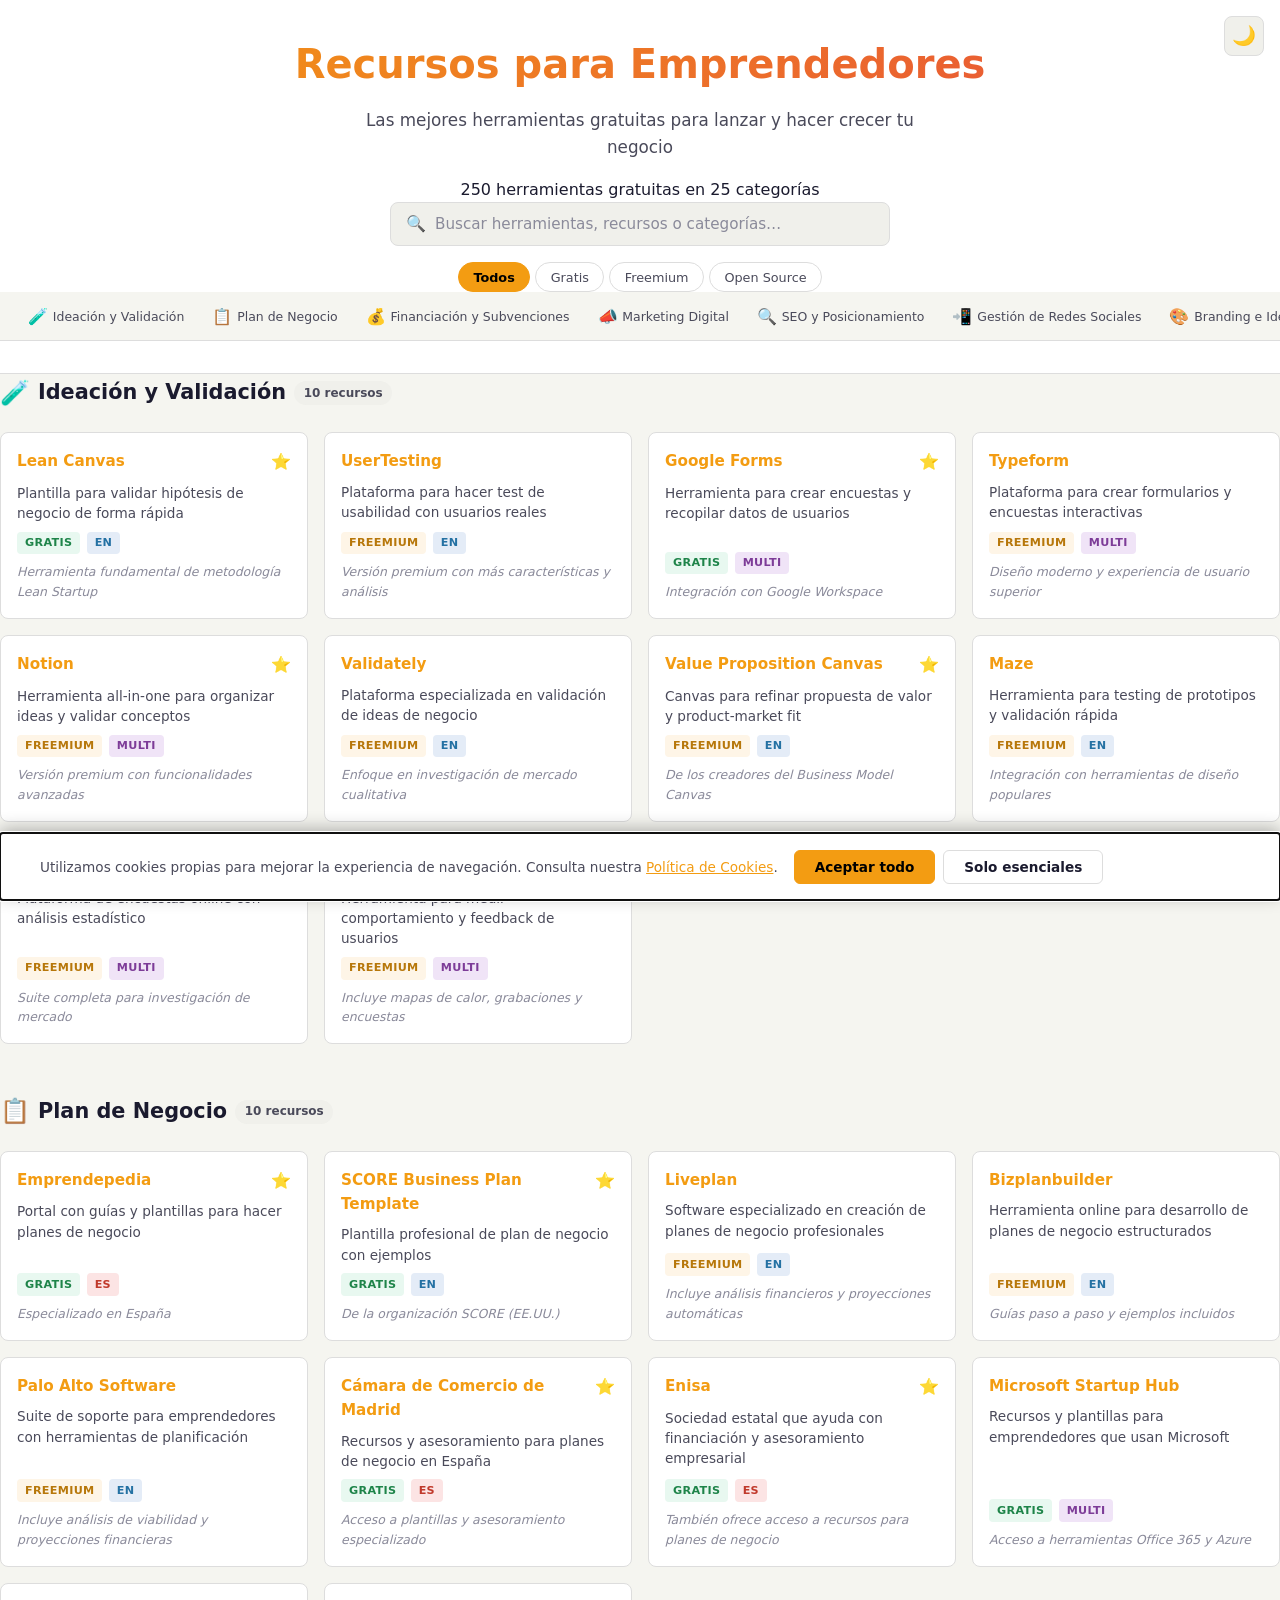
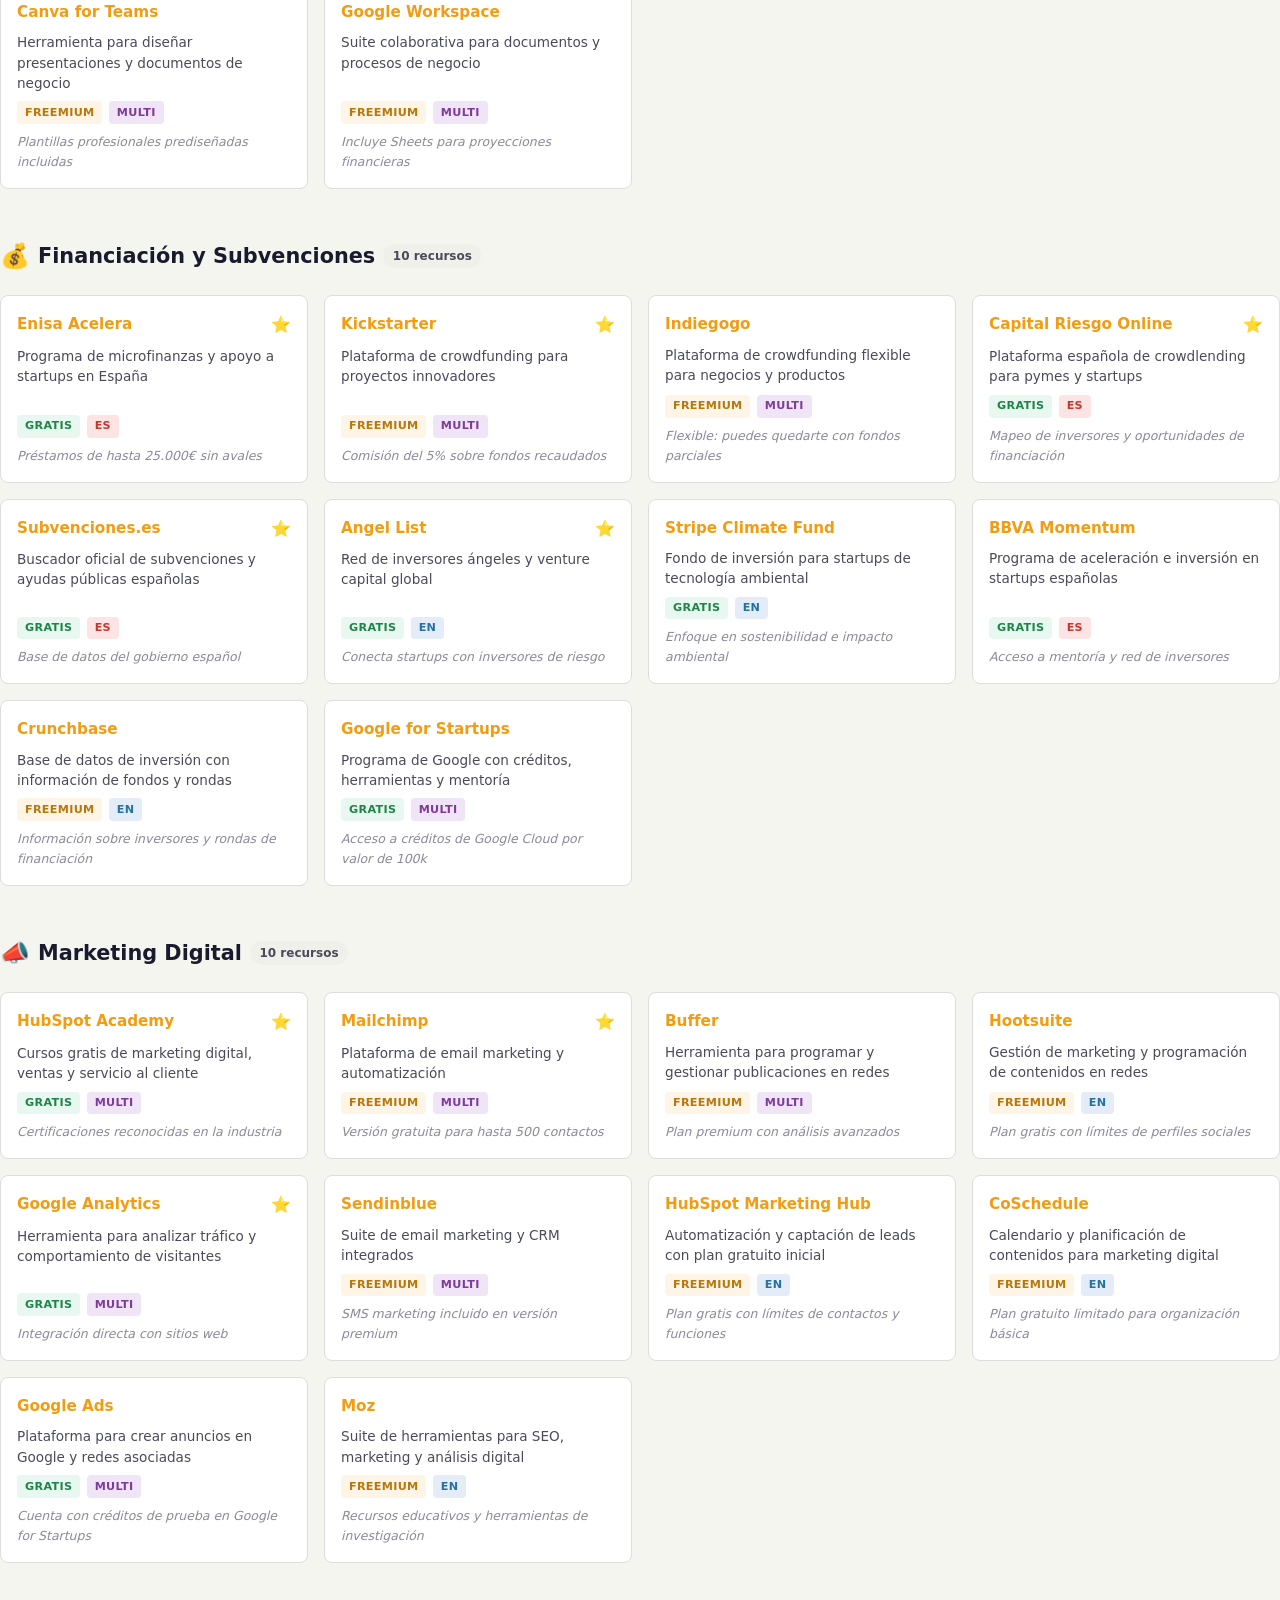
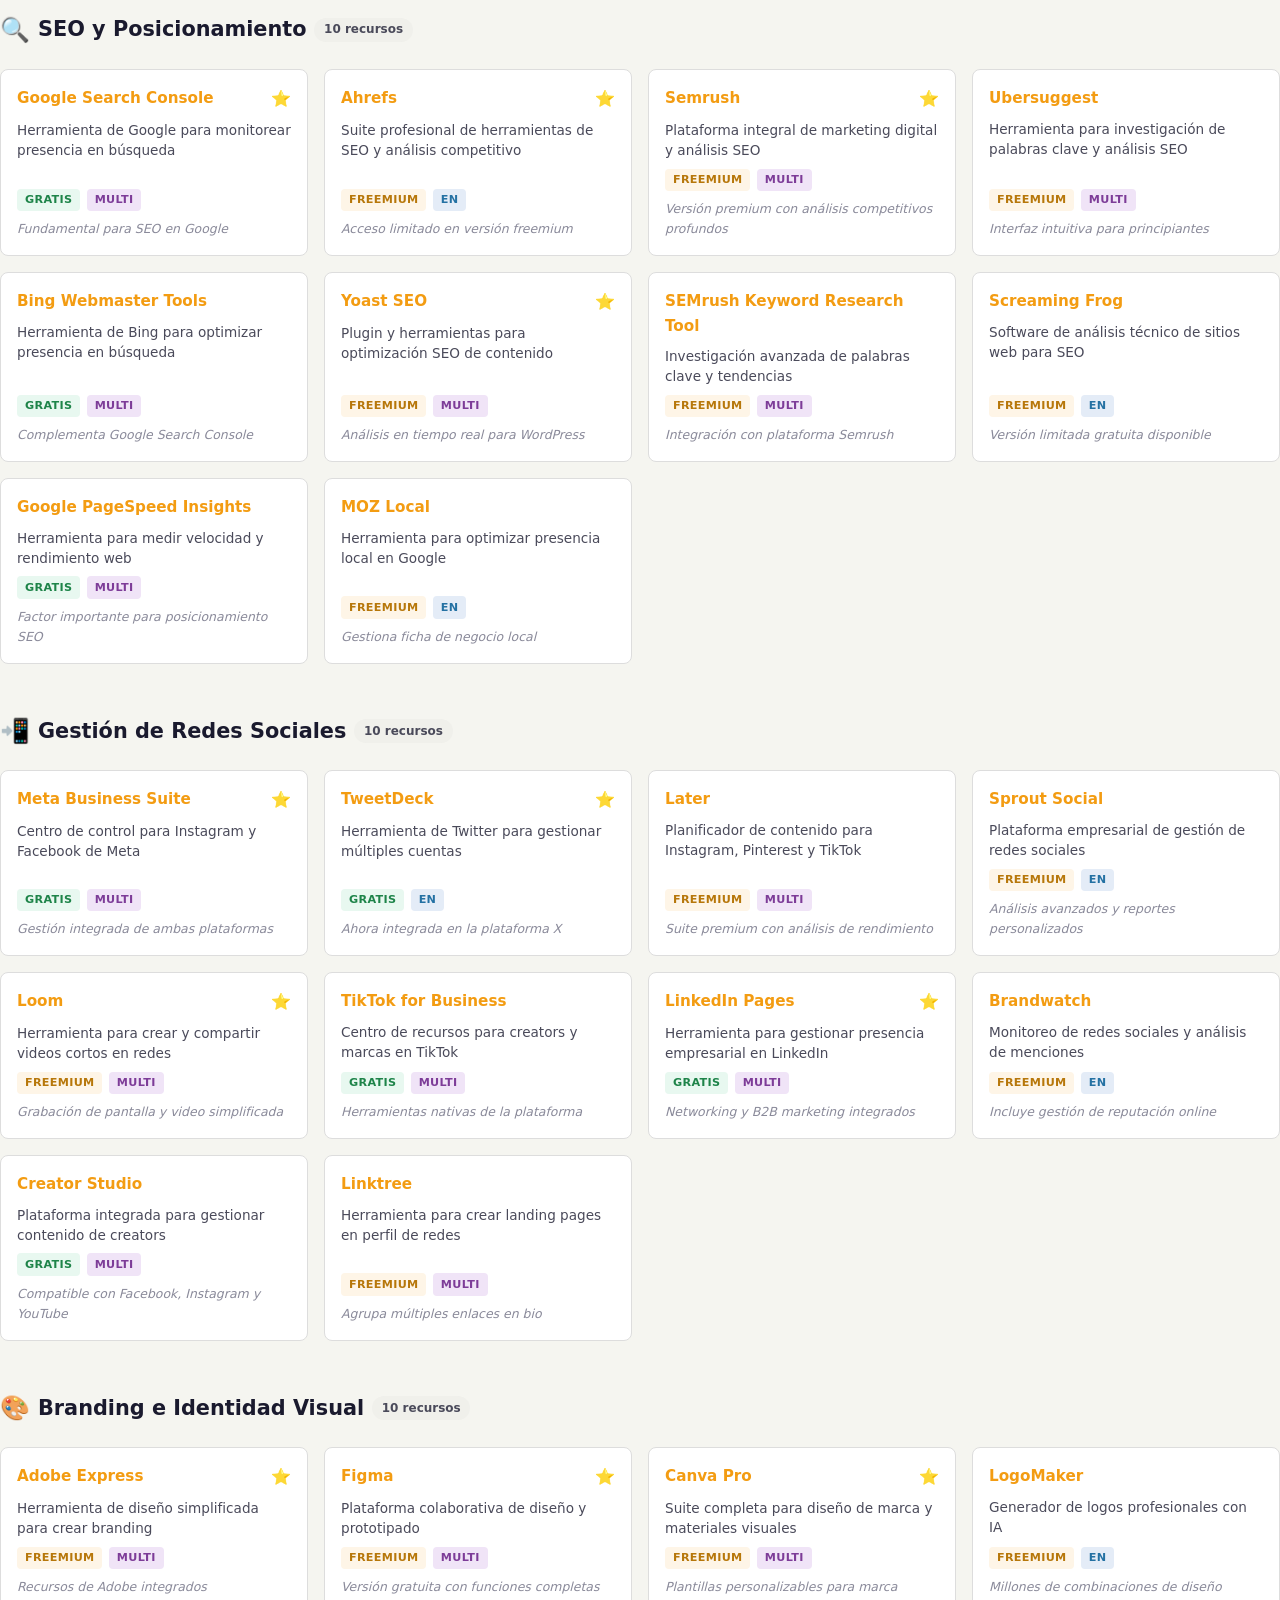
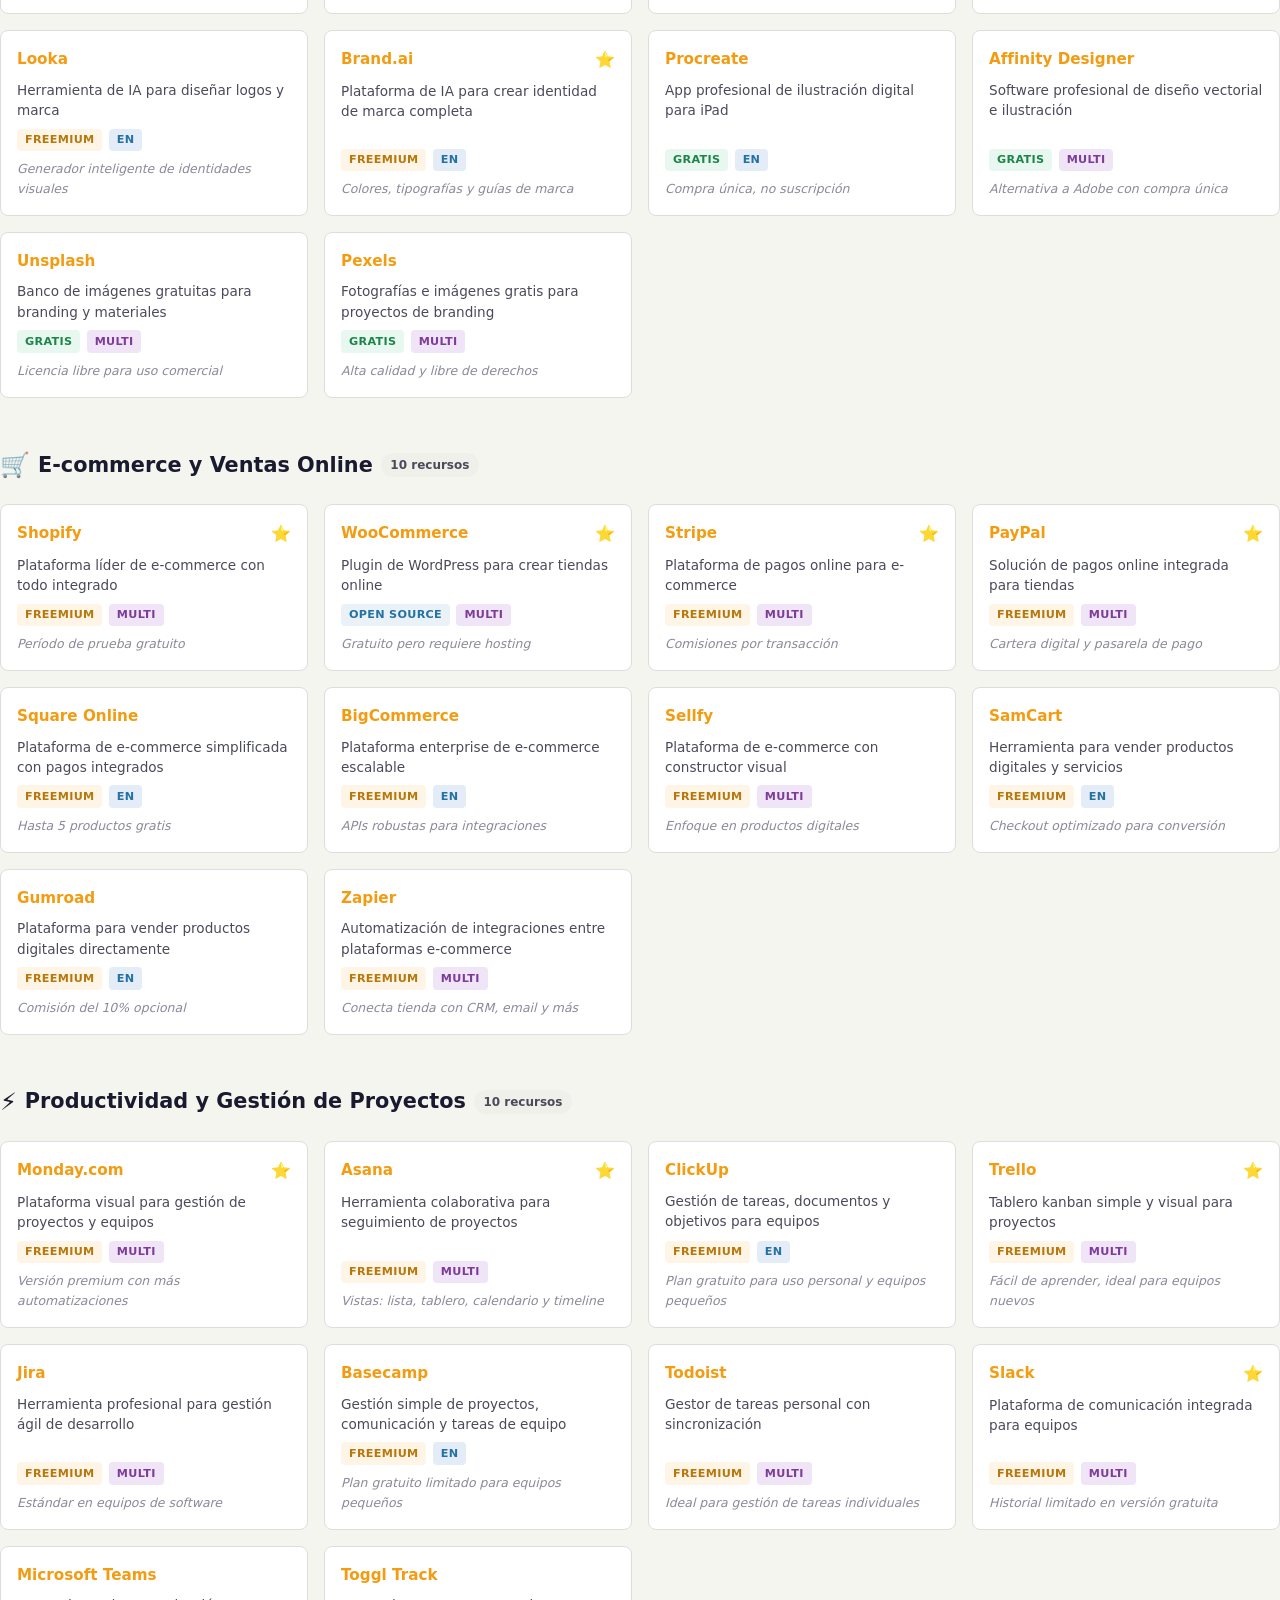
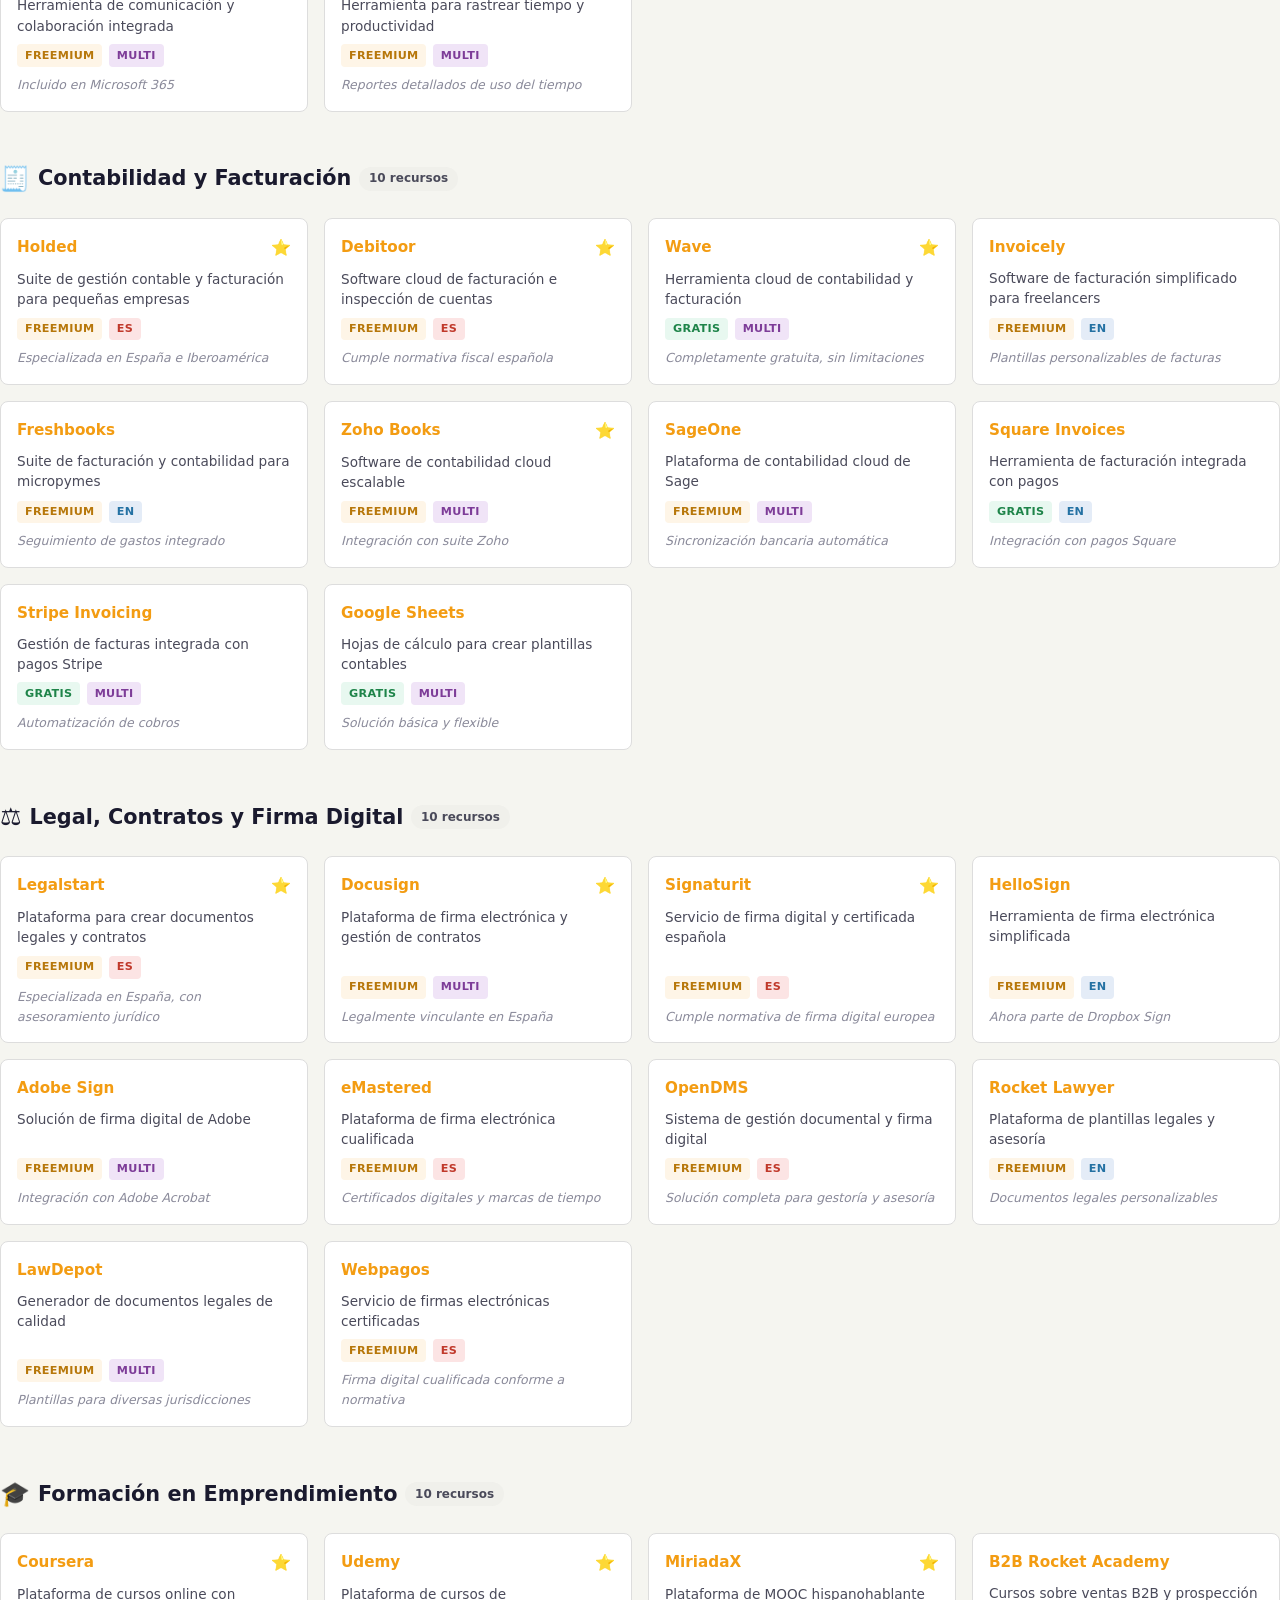
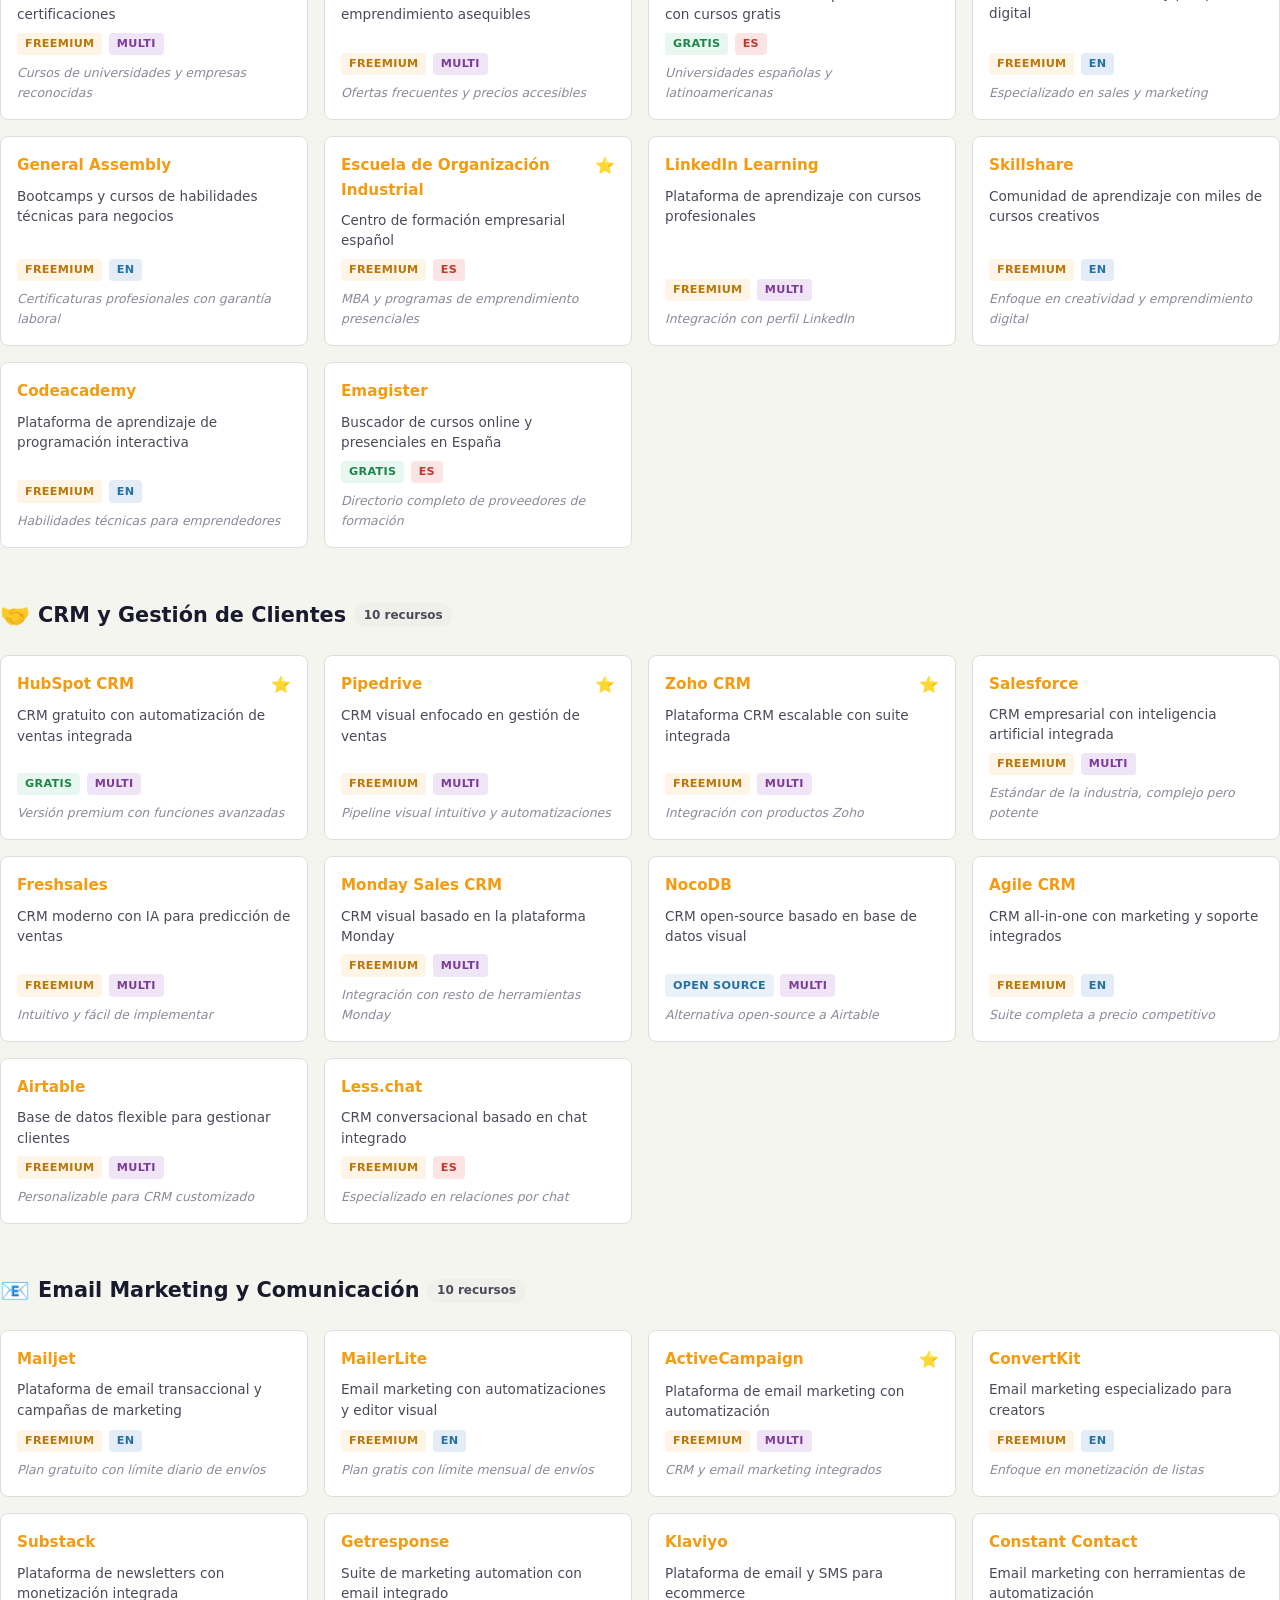
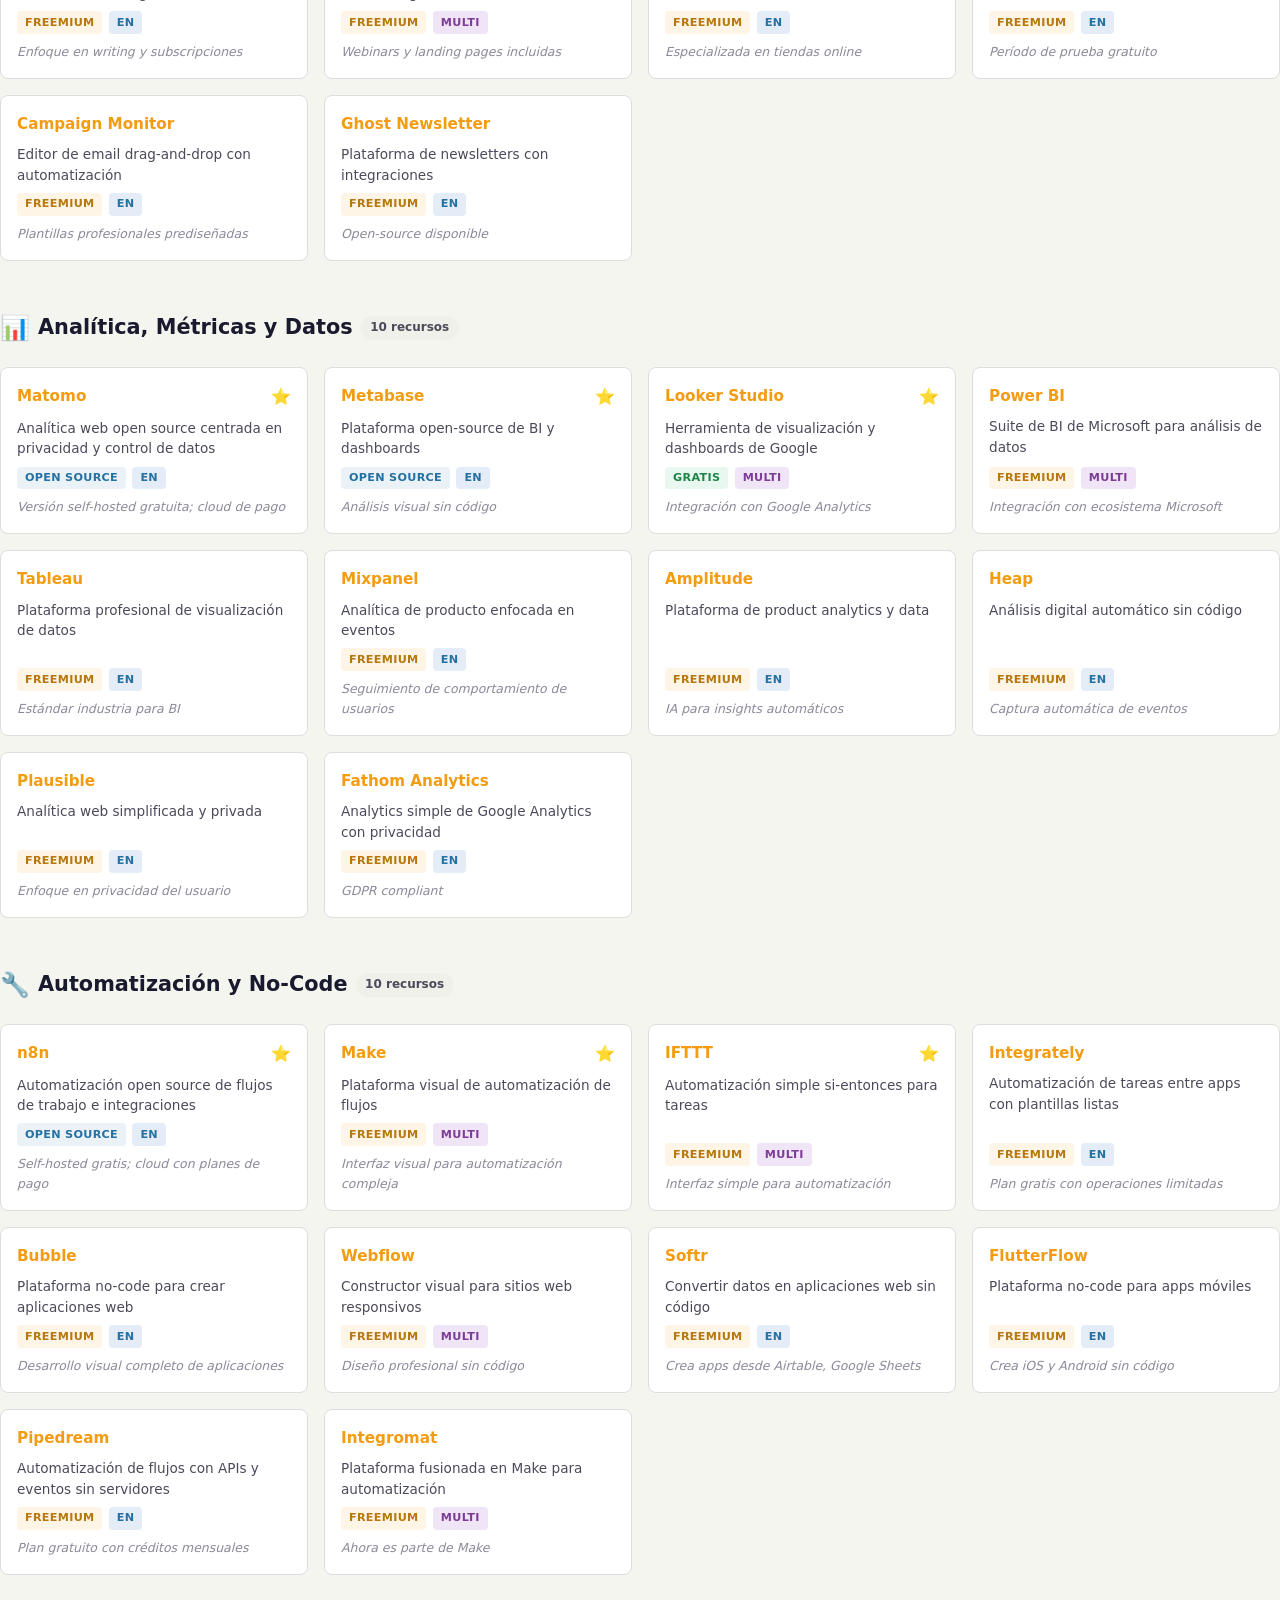
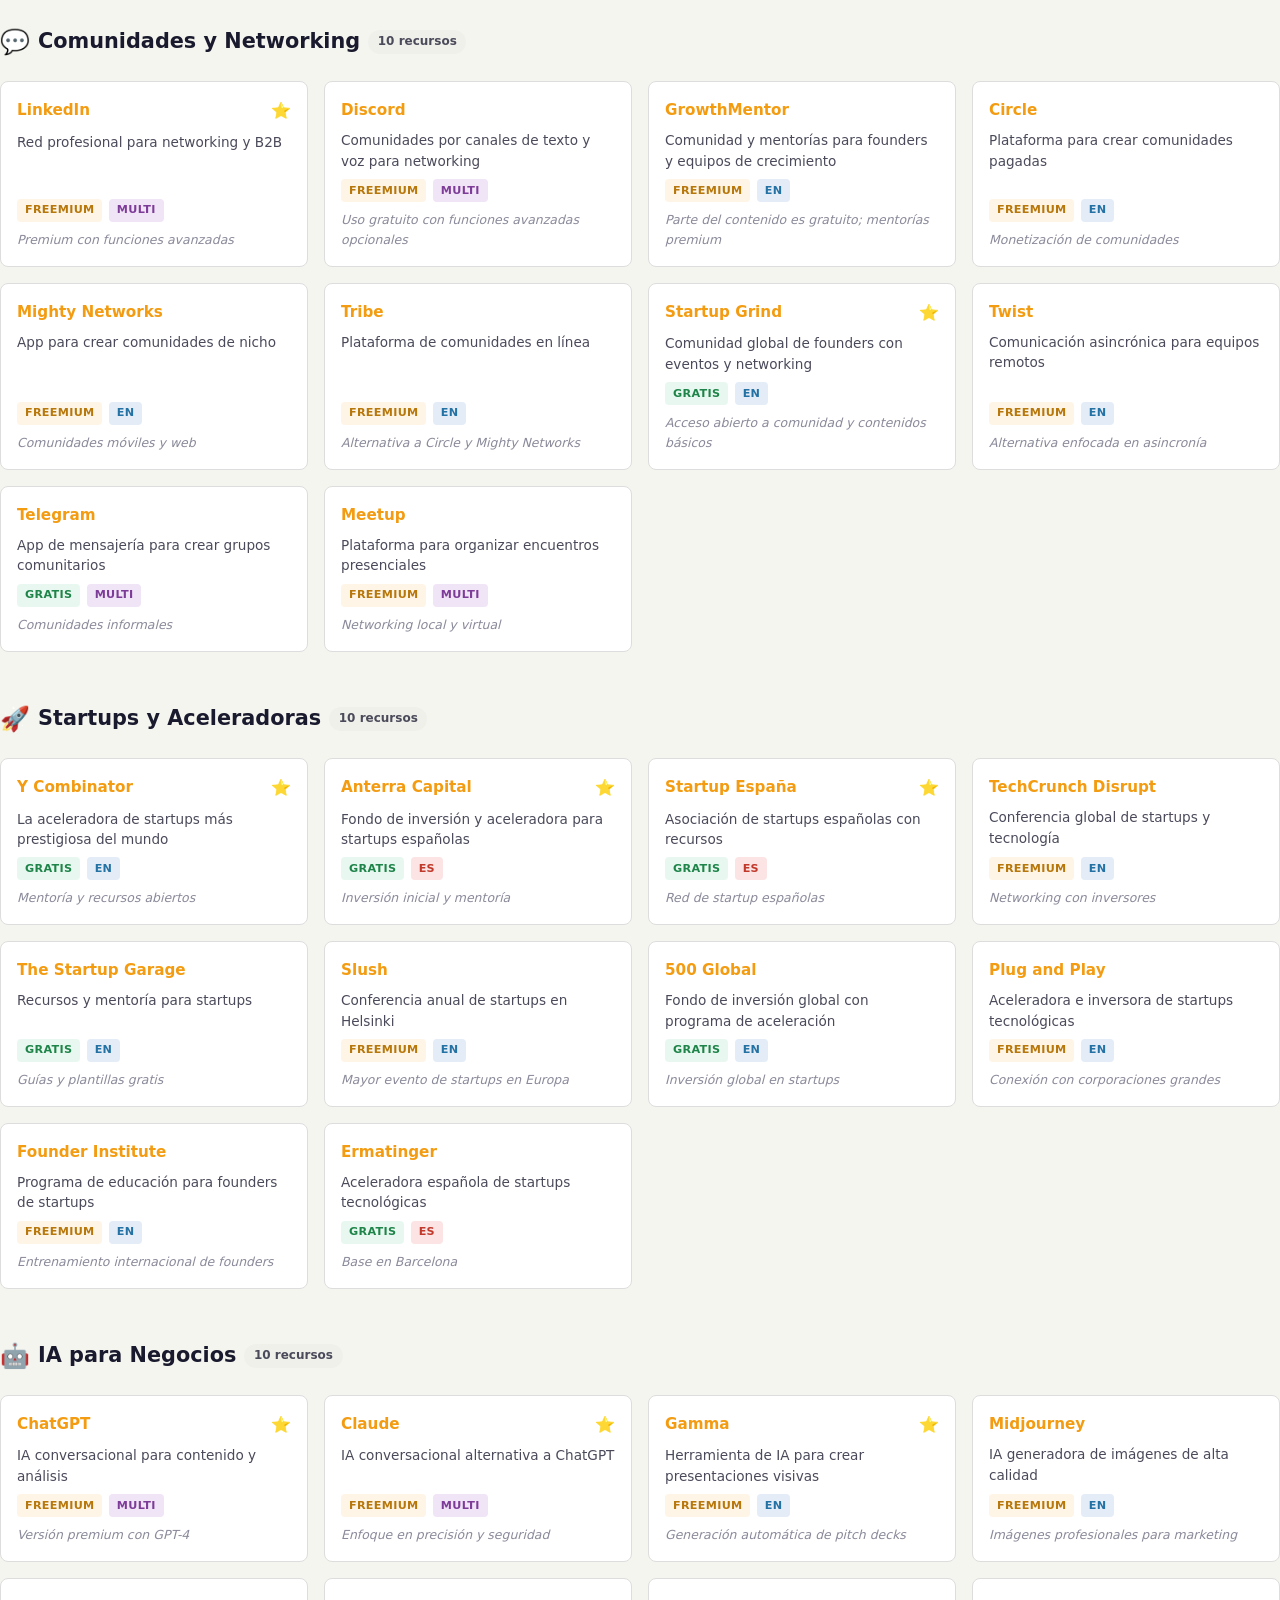
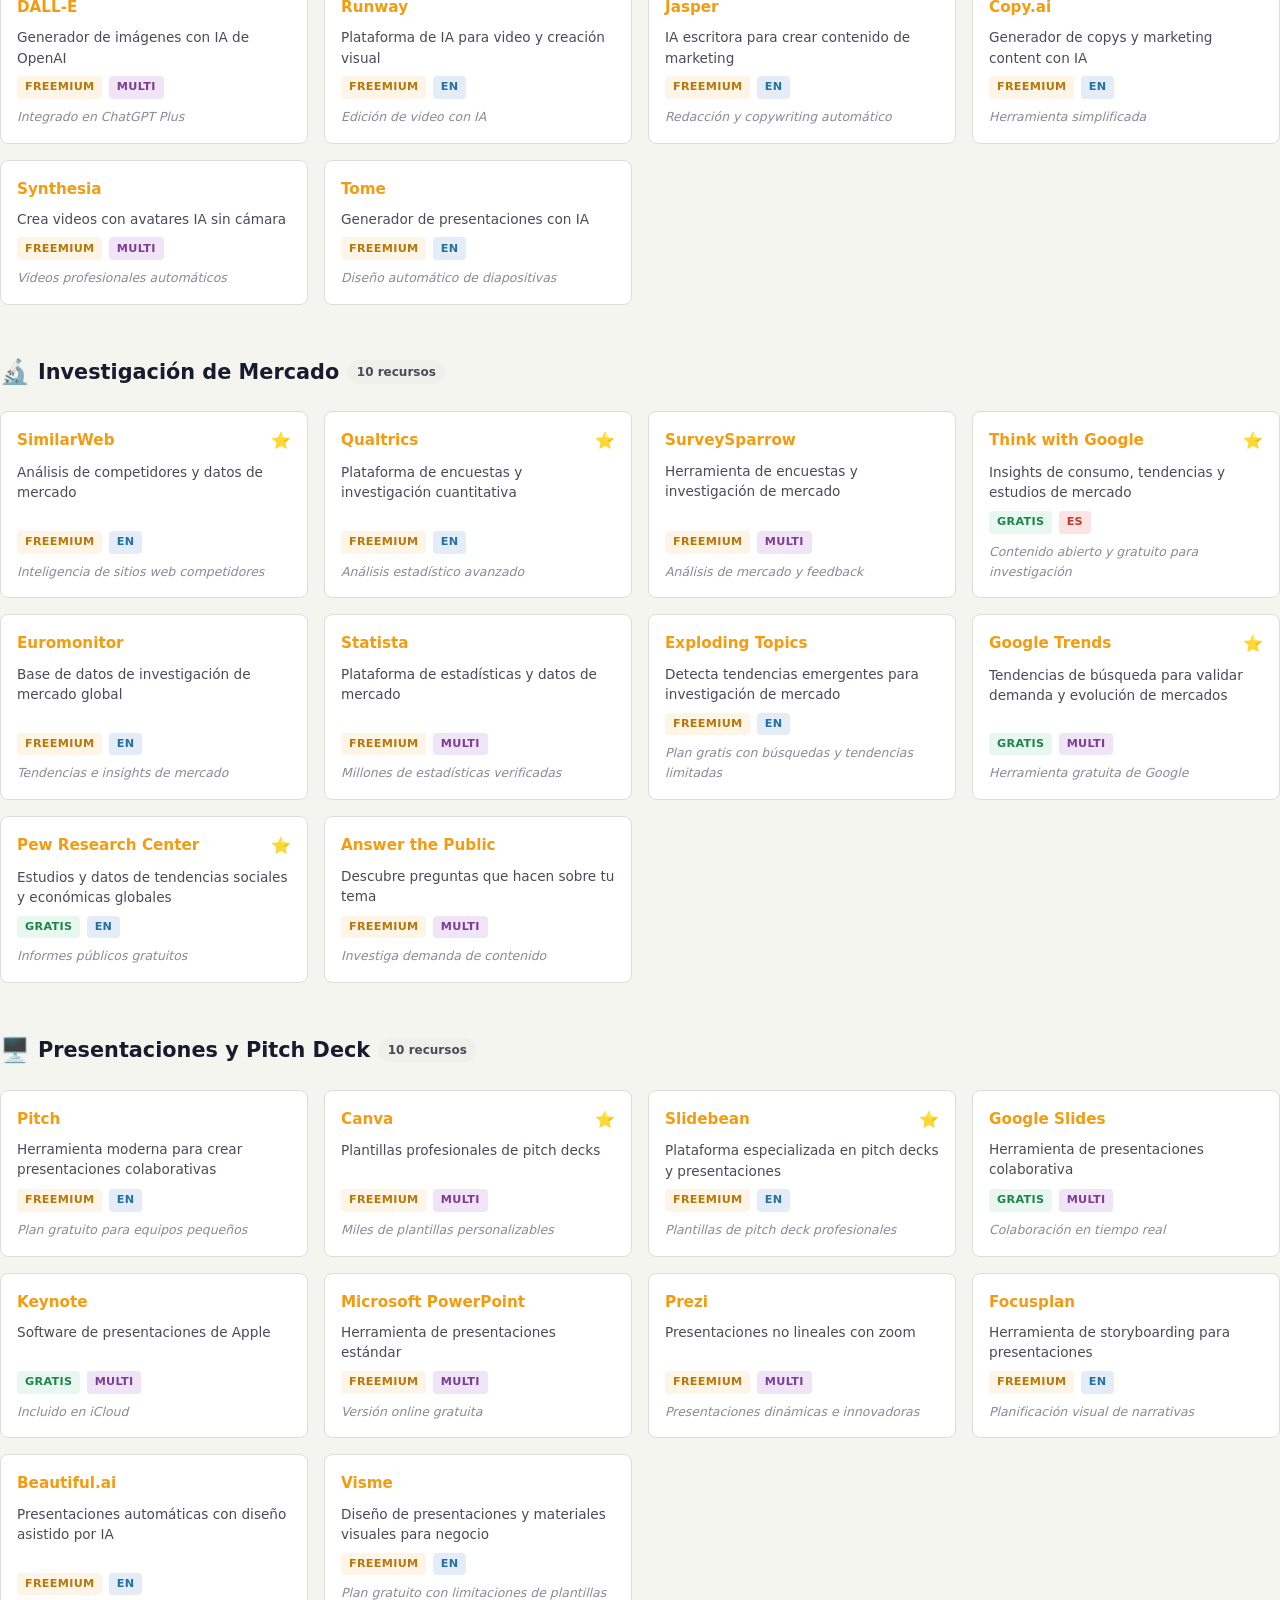
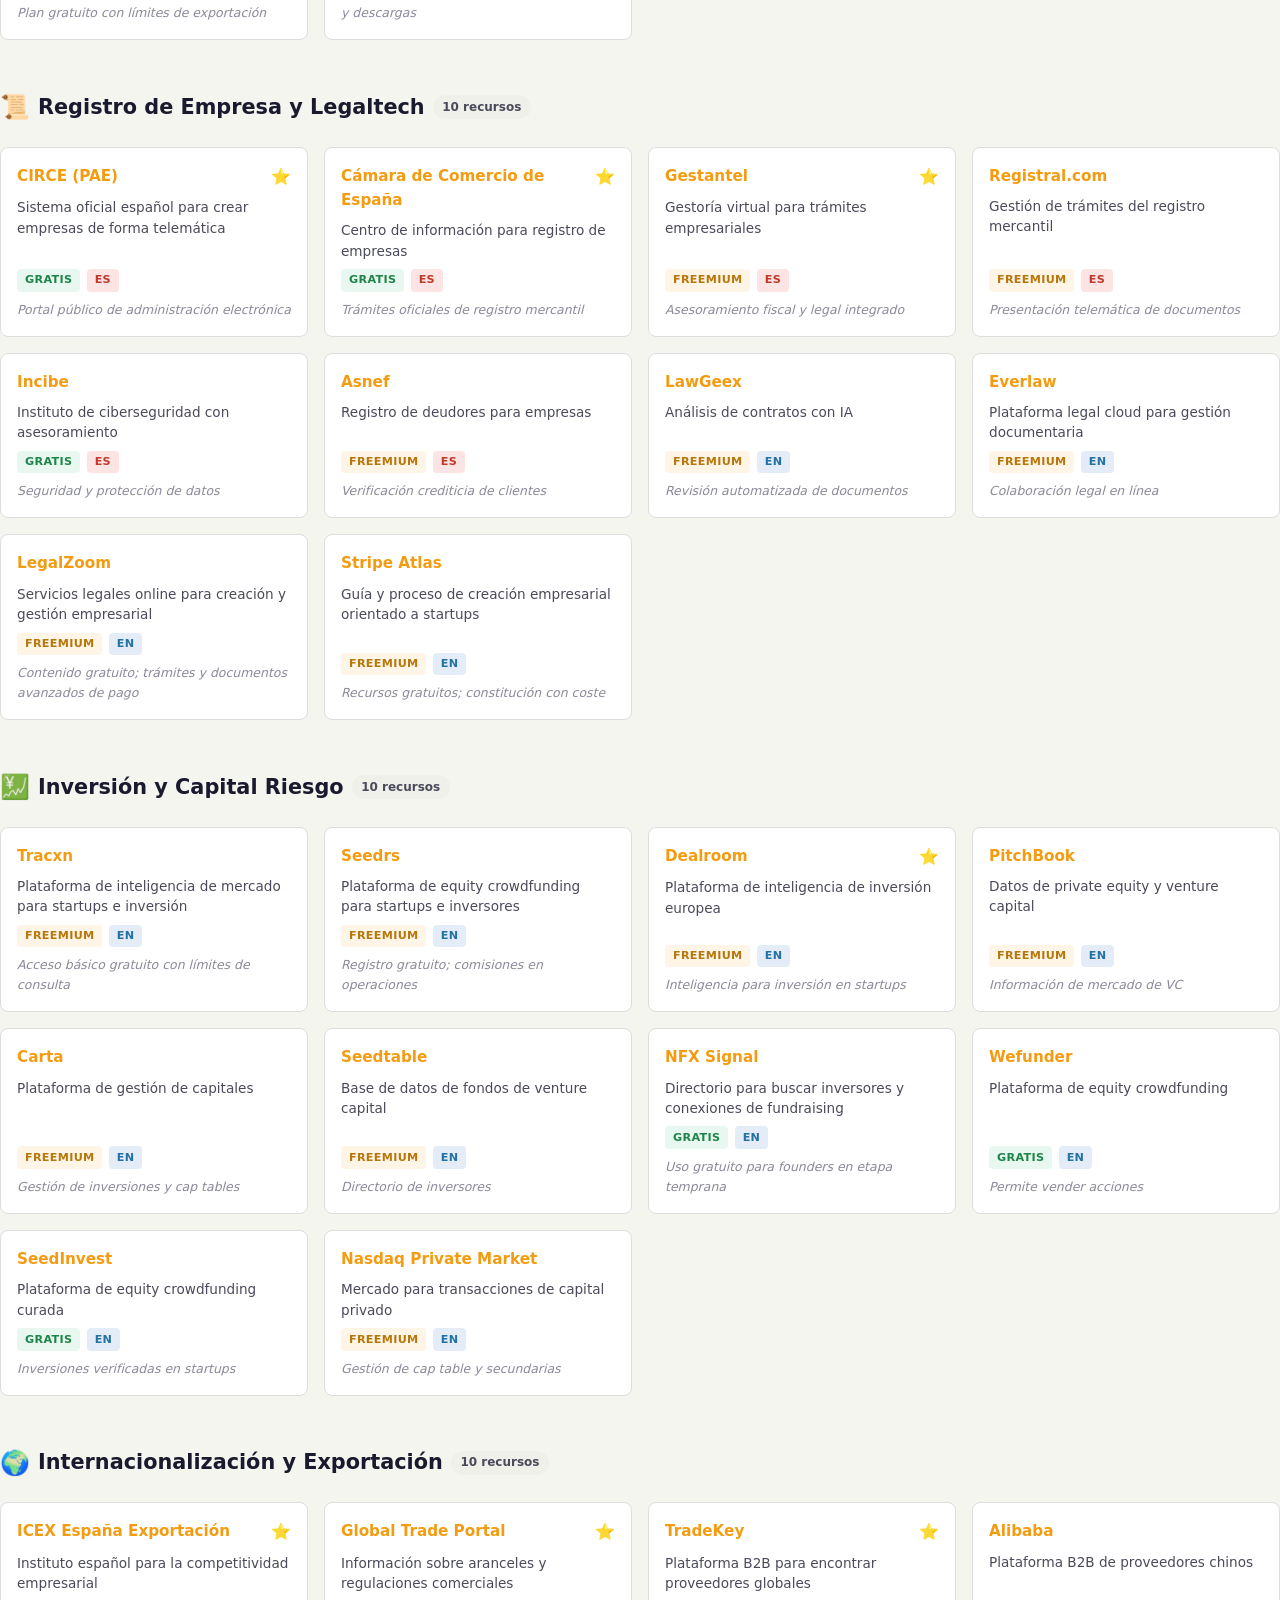
==== commit 0dd97a31: "feat(perf+security): Sprint 2 performance + Sprint 5 security fixes - Add defer to cookies-banner.js" ====
--- a/index.html
+++ b/index.html
@@ -31,6 +31,7 @@
   <link rel="icon" type="image/svg+xml" href="img/favicon.svg">
 
   <!-- Estilos -->
+  <link rel="preload" href="css/styles.css" as="style">
   <link rel="stylesheet" href="css/styles.css">
 
   <!-- Schema.org JSON-LD -->
@@ -200,8 +201,8 @@
   </div>
 
   <!-- Scripts -->
-  <script src="js/cookies-banner.js"></script>
-  <script src="js/app.js"></script>
+  <script defer src="js/cookies-banner.js"></script>
+  <script defer src="js/app.js"></script>
   <script>
     // Registro del Service Worker
     if ('serviceWorker' in navigator) {
--- a/css/styles.css
+++ b/css/styles.css
@@ -883,6 +883,62 @@
 
 /* ---- Breakpoints responsive ---- */
 
+/* Mobile: touch targets y fonts legibles */
+@media (max-width: 768px) {
+  /* Touch targets mínimo 44px */
+  .filter-btn {
+    min-height: 44px;
+    padding: 0.5rem 1rem;
+    font-size: 0.875rem;
+  }
+  .nav-item {
+    min-height: 44px;
+    padding: 0.5rem 0.875rem;
+    font-size: 0.875rem;
+  }
+  .theme-toggle {
+    width: 44px;
+    height: 44px;
+  }
+  .cookie-btn {
+    min-height: 44px;
+    padding: 0.625rem 1.5rem;
+    font-size: 0.875rem;
+  }
+  .footer-links a {
+    display: inline-flex;
+    align-items: center;
+    min-height: 44px;
+  }
+  .back-link {
+    min-height: 44px;
+    display: inline-flex;
+    align-items: center;
+  }
+
+  /* Fonts legibles */
+  .badge { font-size: 0.75rem; }
+  .category-count { font-size: 0.8rem; }
+  .resource-notes { font-size: 0.875rem; }
+  .resource-desc { font-size: 0.875rem; }
+  .stats-counter { font-size: 0.875rem; }
+  .cookie-text { font-size: 0.875rem; }
+  .footer-disclaimer,
+  .footer-copyright,
+  .footer-copy { font-size: 0.825rem; }
+}
+
+/* <= 375px — Pantallas pequeñas */
+@media (max-width: 375px) {
+  .container { padding: 0 0.75rem; }
+  .site-header { padding: 1.25rem 0 1rem; }
+  .site-title { font-size: 1.4rem; }
+  .main-content { padding: 1.25rem 0 2rem; }
+  .category-section { margin-bottom: 2rem; }
+  .empty-state, .error-state { padding: 2rem 0.75rem; }
+  .resource-card { padding: 0.75rem; }
+}
+
 /* >= 480px */
 @media (min-width: 480px) {
   .resources-grid {
--- a/css/styles.css
+++ b/css/styles.css
@@ -883,6 +883,62 @@
 
 /* ---- Breakpoints responsive ---- */
 
+/* Mobile: touch targets y fonts legibles */
+@media (max-width: 768px) {
+  /* Touch targets mínimo 44px */
+  .filter-btn {
+    min-height: 44px;
+    padding: 0.5rem 1rem;
+    font-size: 0.875rem;
+  }
+  .nav-item {
+    min-height: 44px;
+    padding: 0.5rem 0.875rem;
+    font-size: 0.875rem;
+  }
+  .theme-toggle {
+    width: 44px;
+    height: 44px;
+  }
+  .cookie-btn {
+    min-height: 44px;
+    padding: 0.625rem 1.5rem;
+    font-size: 0.875rem;
+  }
+  .footer-links a {
+    display: inline-flex;
+    align-items: center;
+    min-height: 44px;
+  }
+  .back-link {
+    min-height: 44px;
+    display: inline-flex;
+    align-items: center;
+  }
+
+  /* Fonts legibles */
+  .badge { font-size: 0.75rem; }
+  .category-count { font-size: 0.8rem; }
+  .resource-notes { font-size: 0.875rem; }
+  .resource-desc { font-size: 0.875rem; }
+  .stats-counter { font-size: 0.875rem; }
+  .cookie-text { font-size: 0.875rem; }
+  .footer-disclaimer,
+  .footer-copyright,
+  .footer-copy { font-size: 0.825rem; }
+}
+
+/* <= 375px — Pantallas pequeñas */
+@media (max-width: 375px) {
+  .container { padding: 0 0.75rem; }
+  .site-header { padding: 1.25rem 0 1rem; }
+  .site-title { font-size: 1.4rem; }
+  .main-content { padding: 1.25rem 0 2rem; }
+  .category-section { margin-bottom: 2rem; }
+  .empty-state, .error-state { padding: 2rem 0.75rem; }
+  .resource-card { padding: 0.75rem; }
+}
+
 /* >= 480px */
 @media (min-width: 480px) {
   .resources-grid {
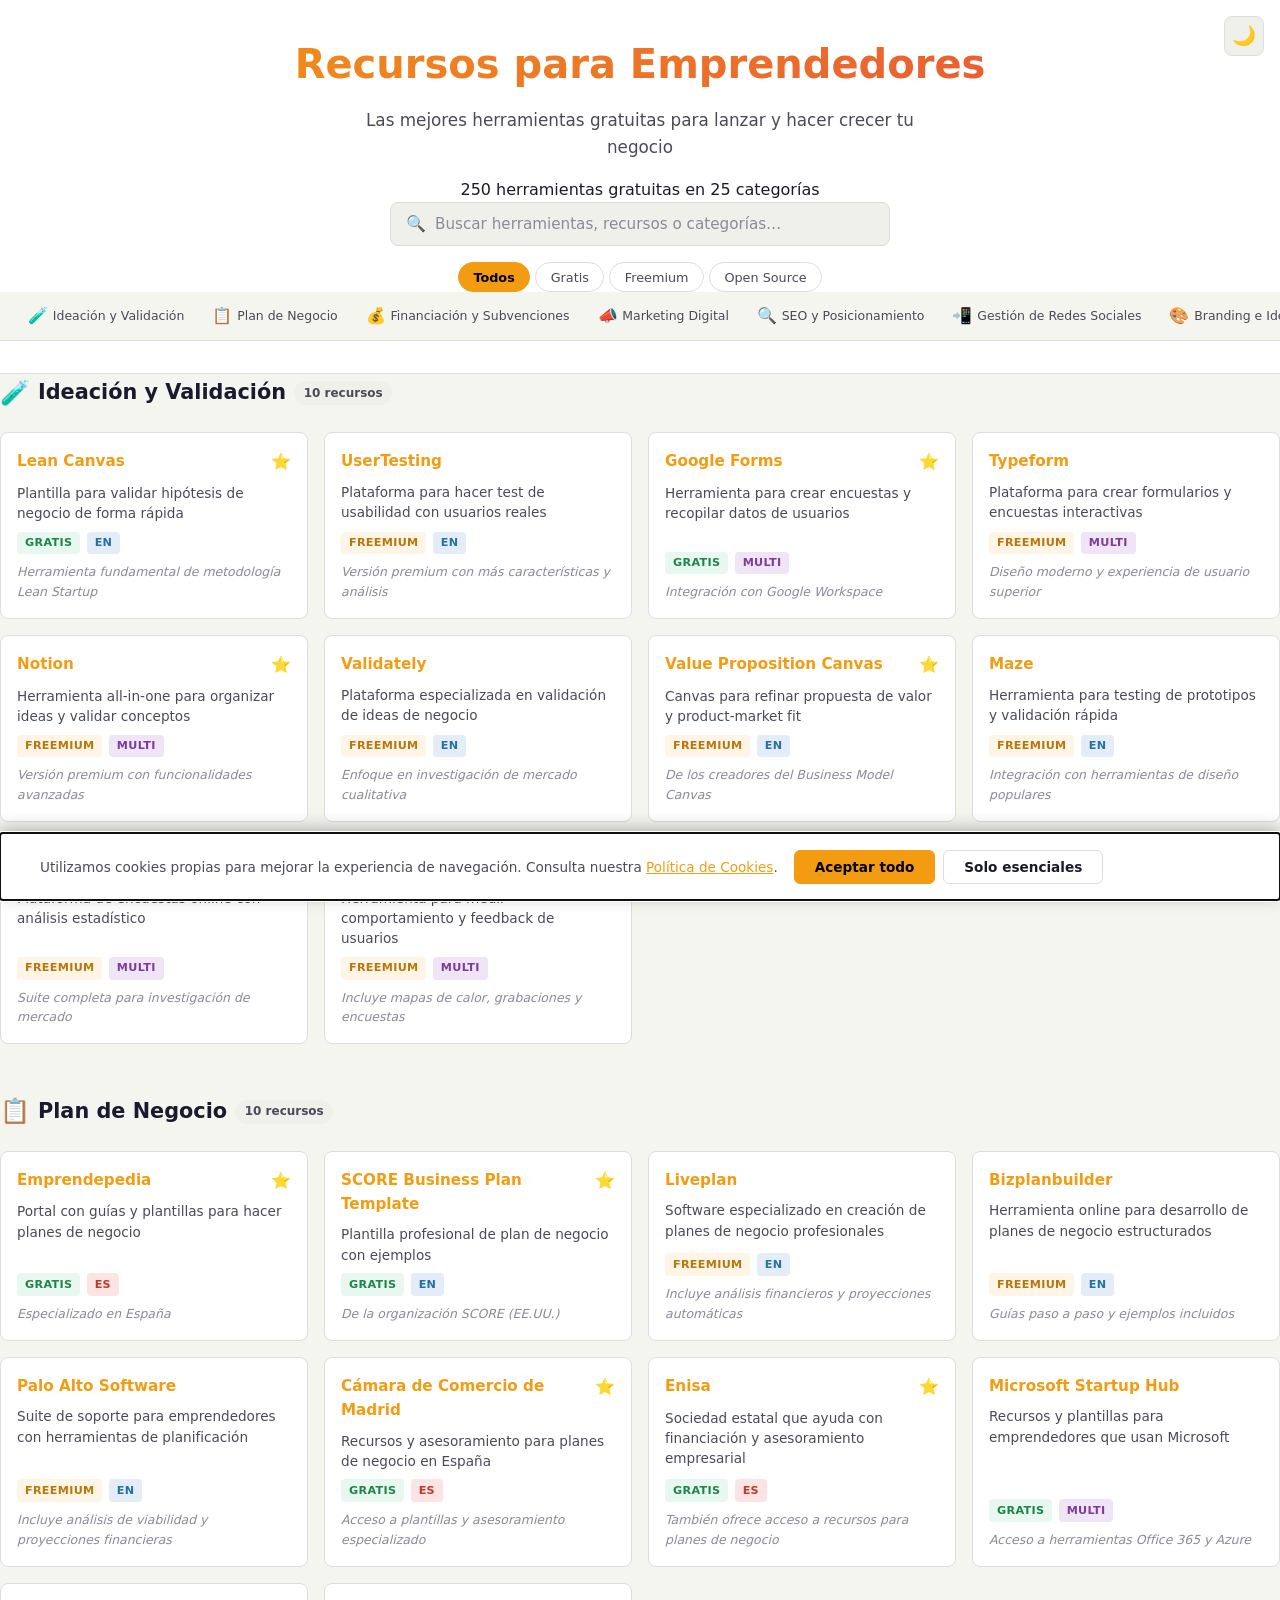
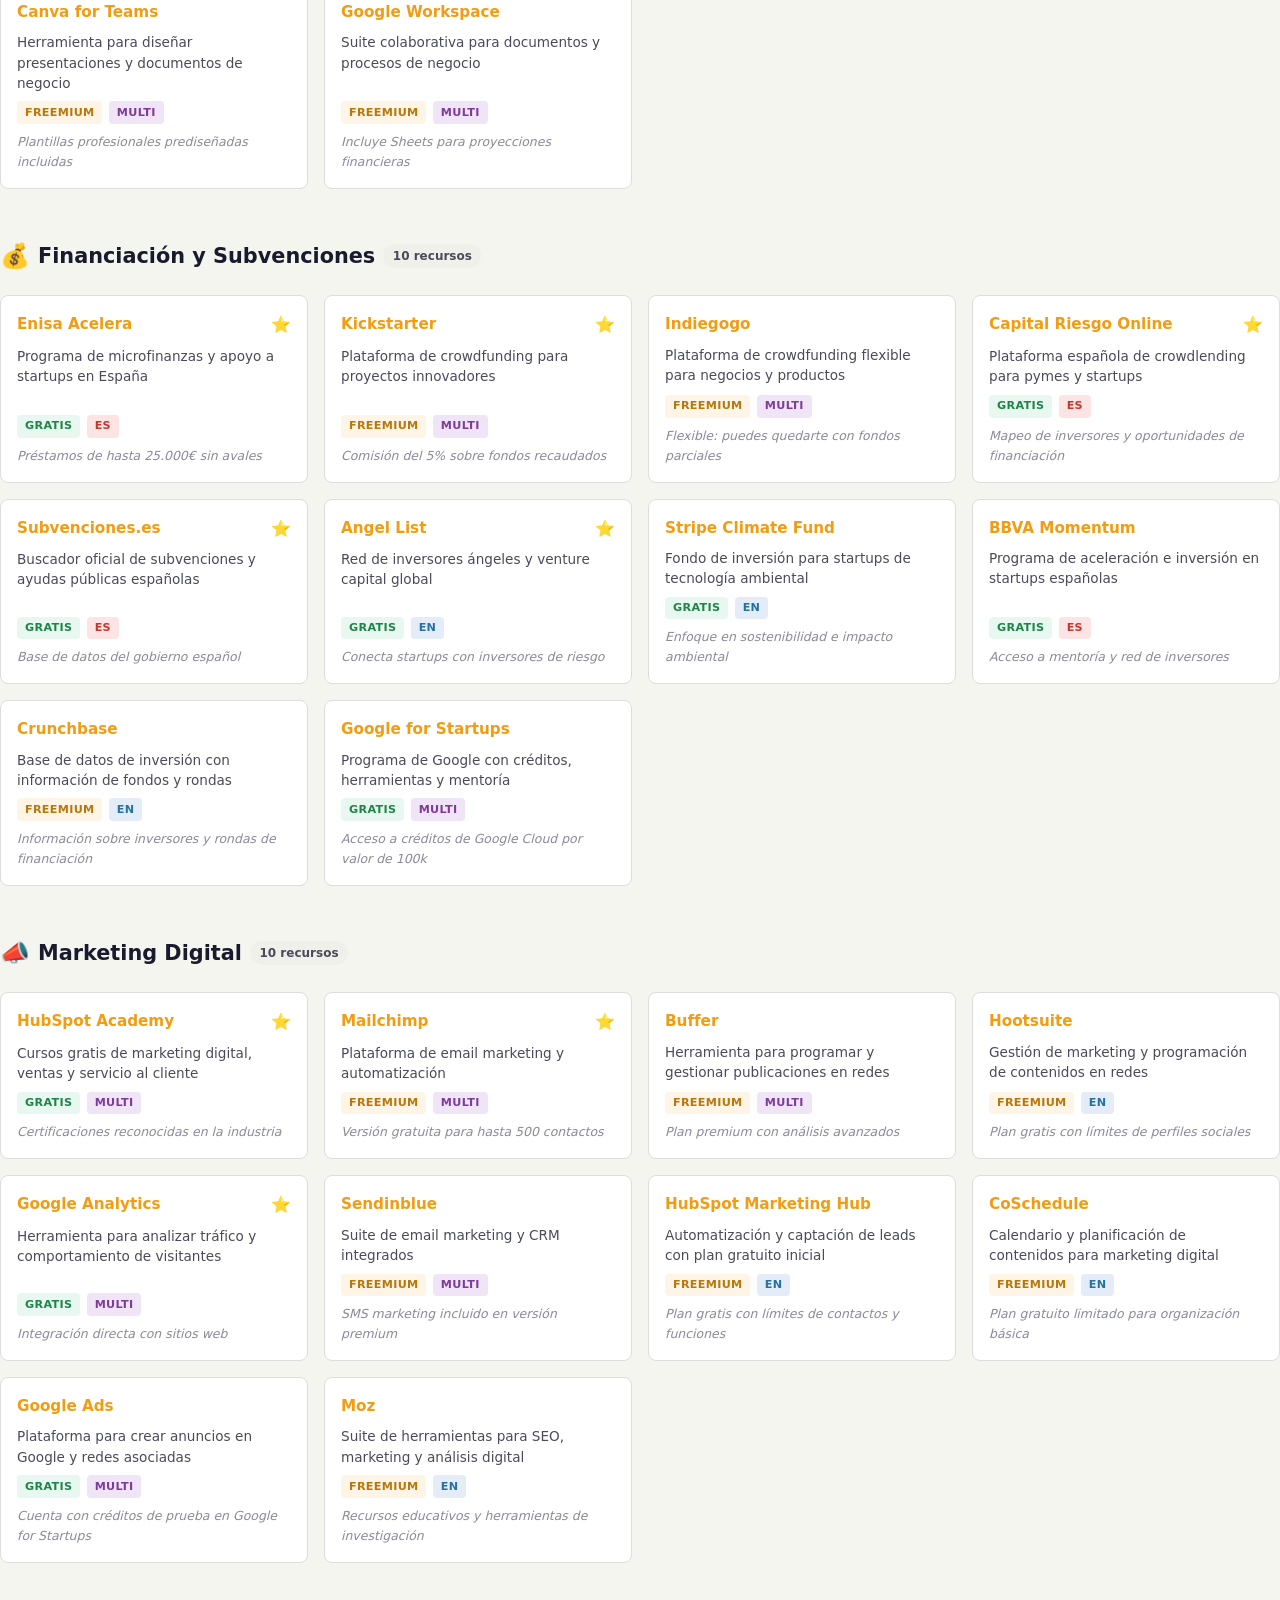
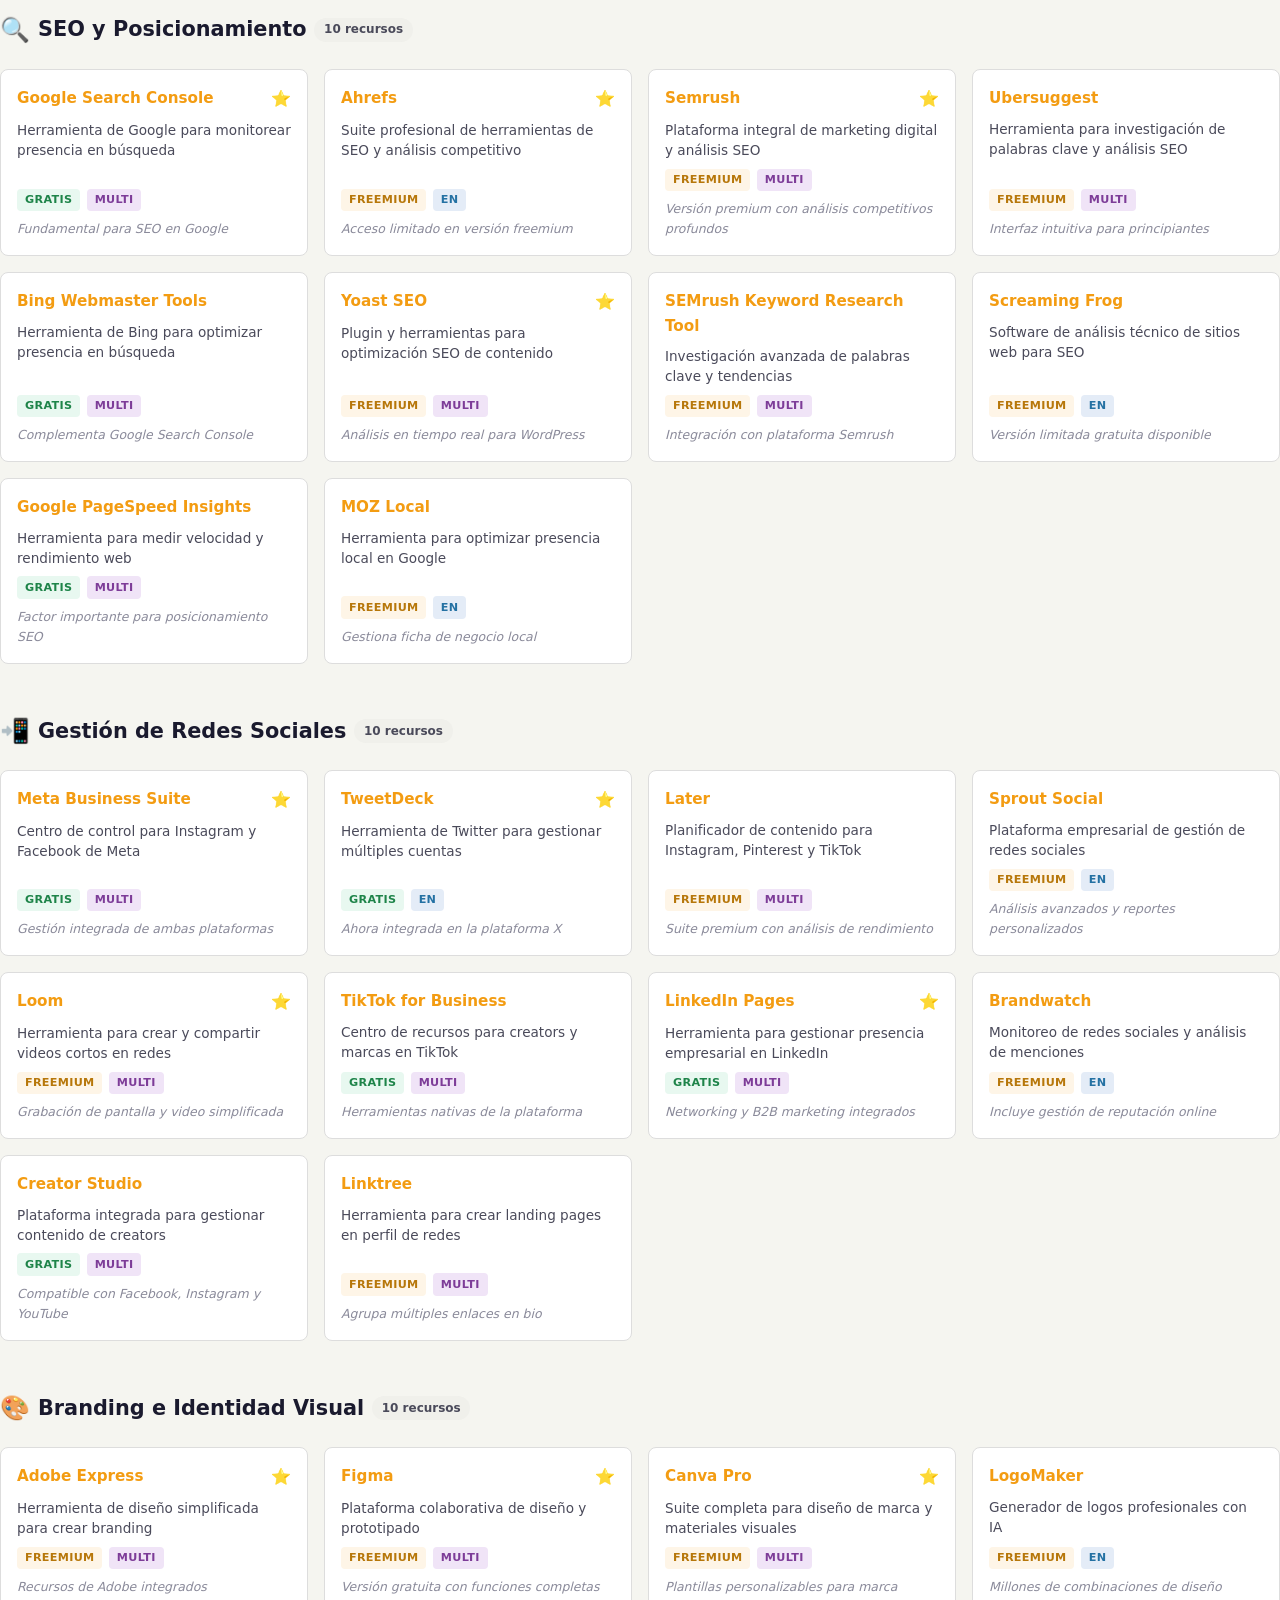
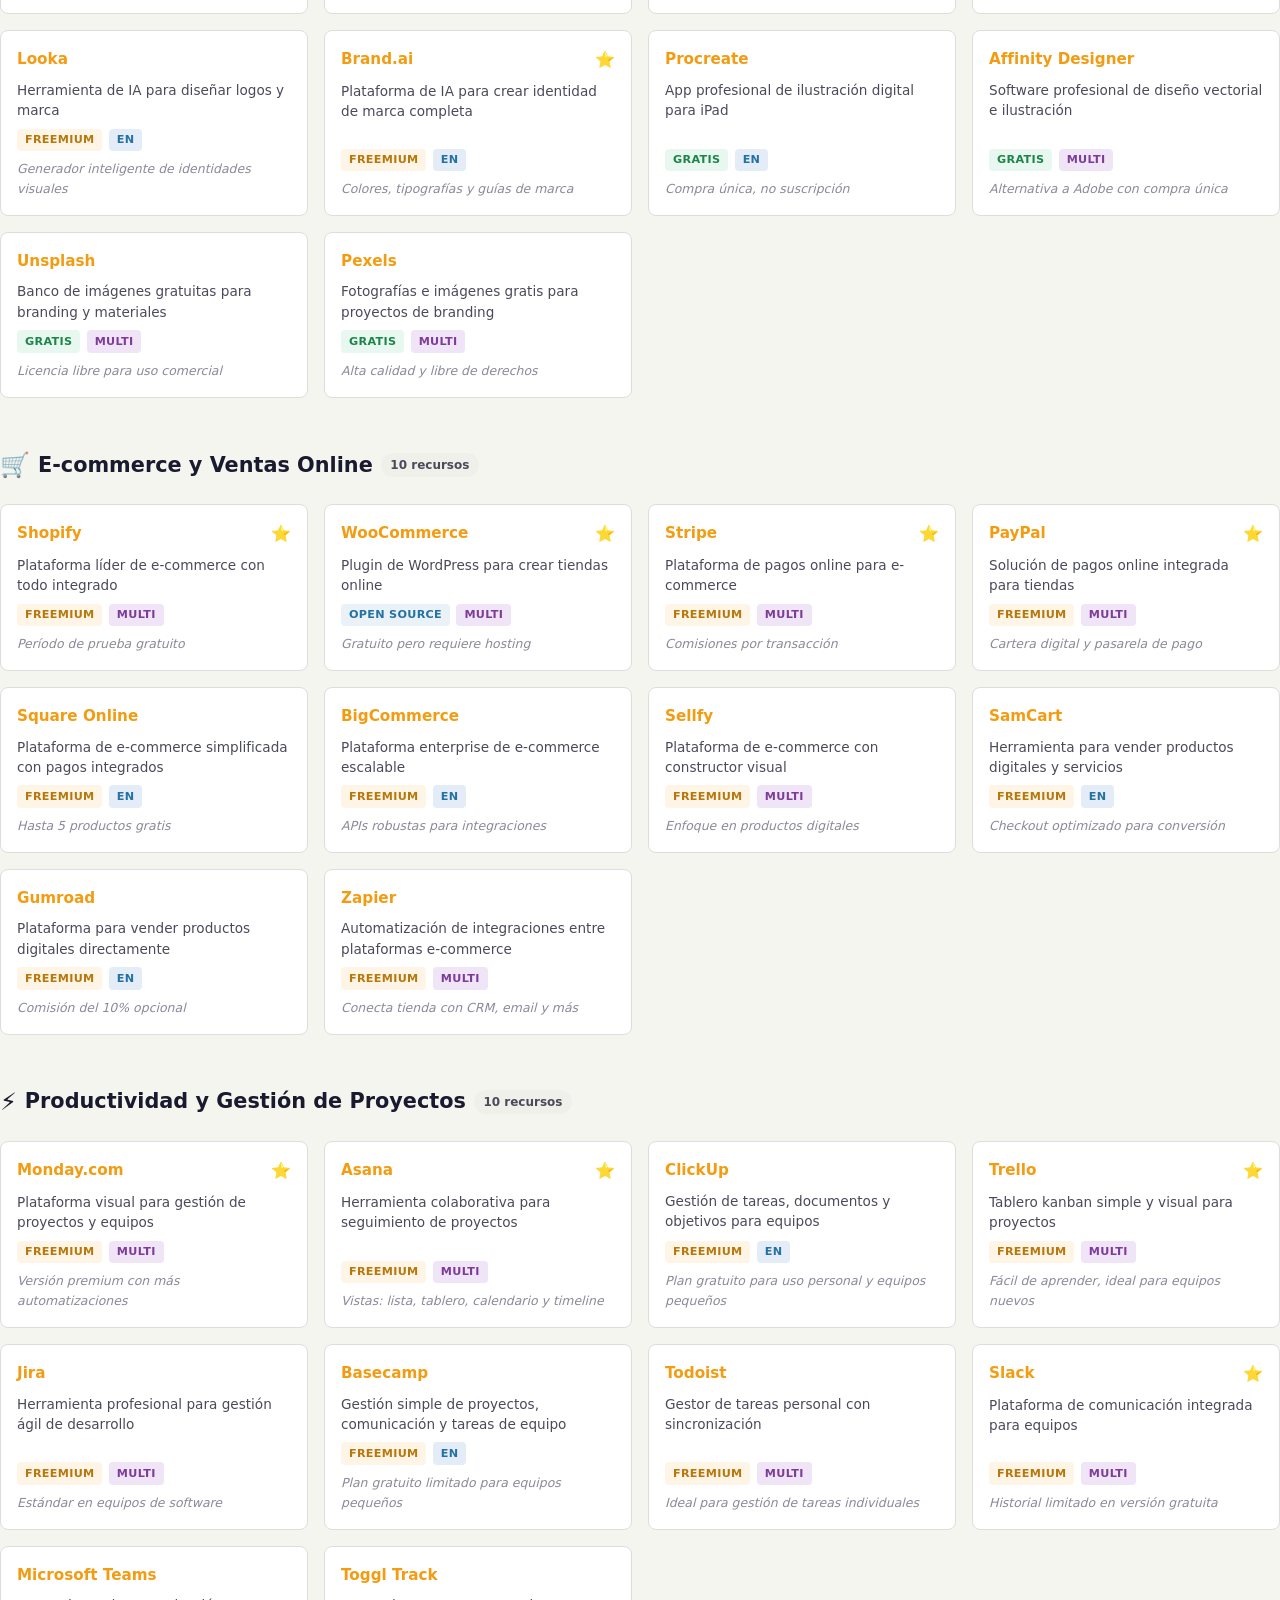
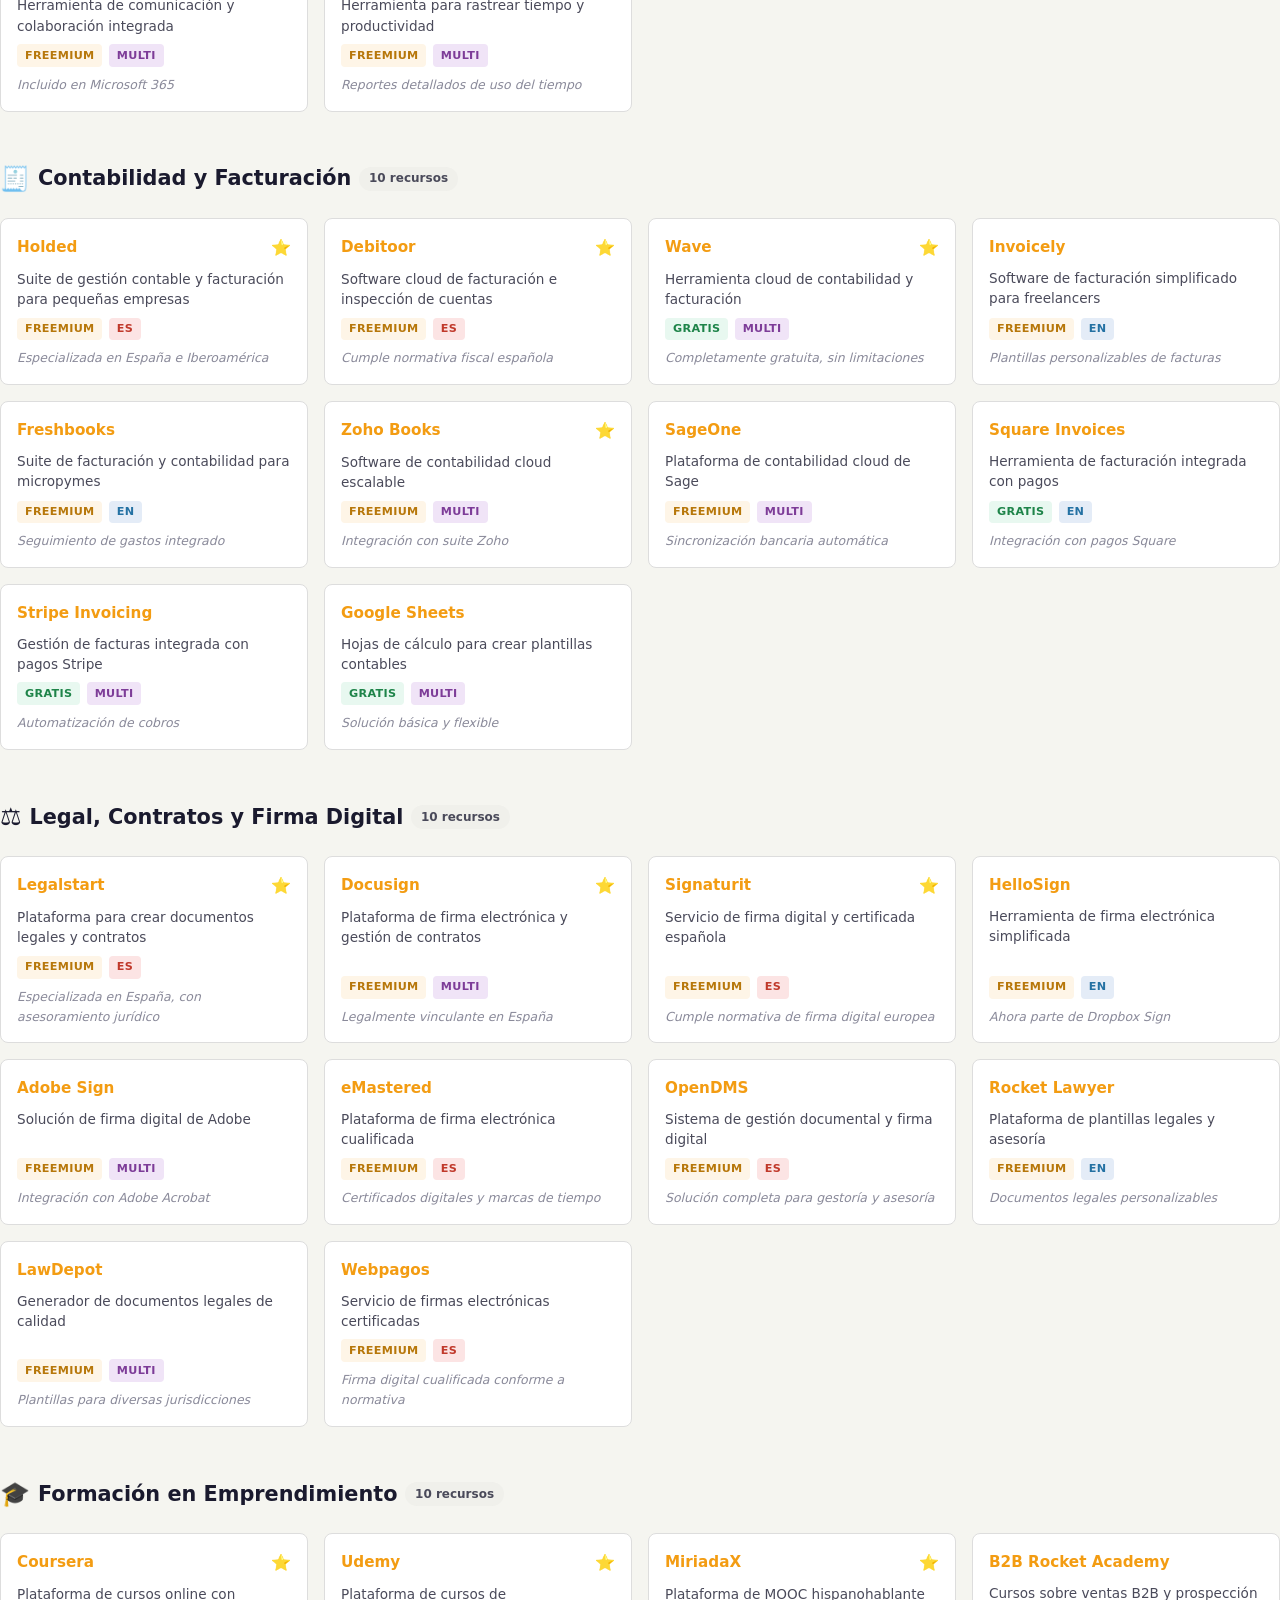
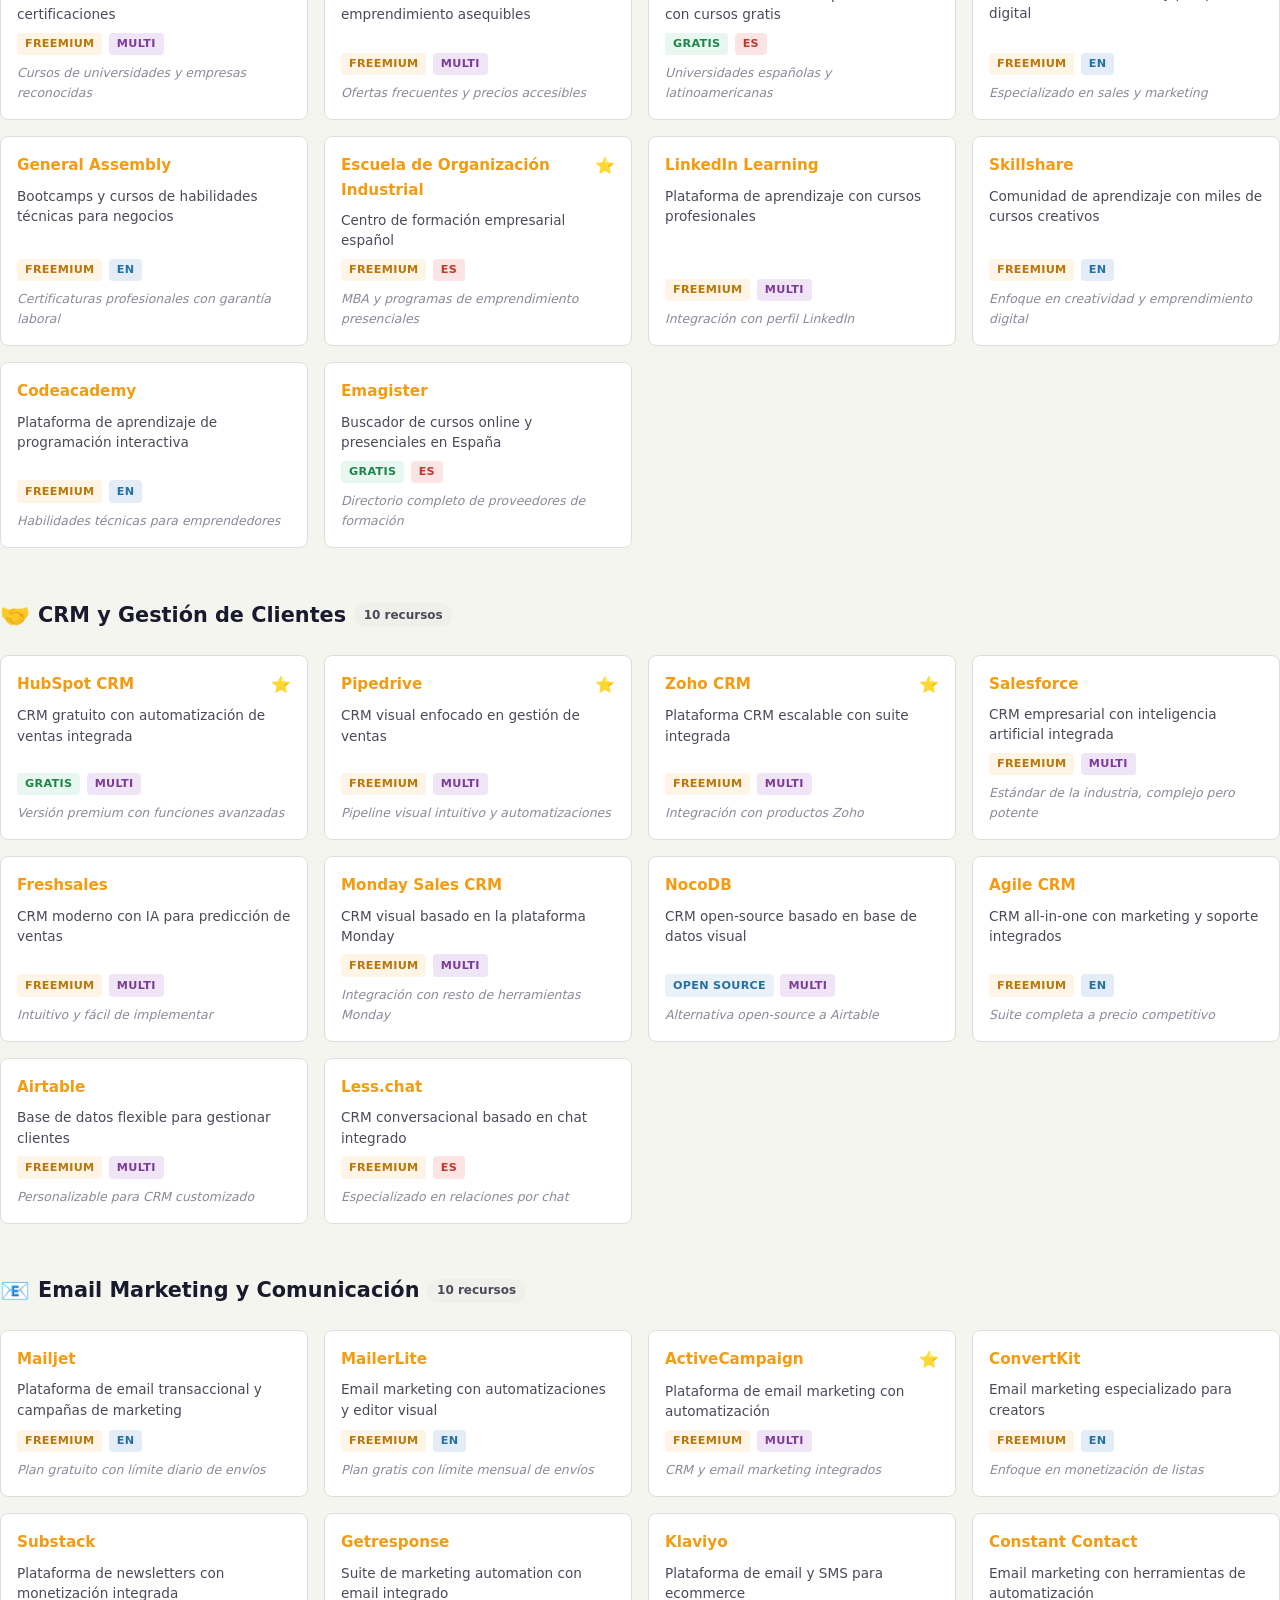
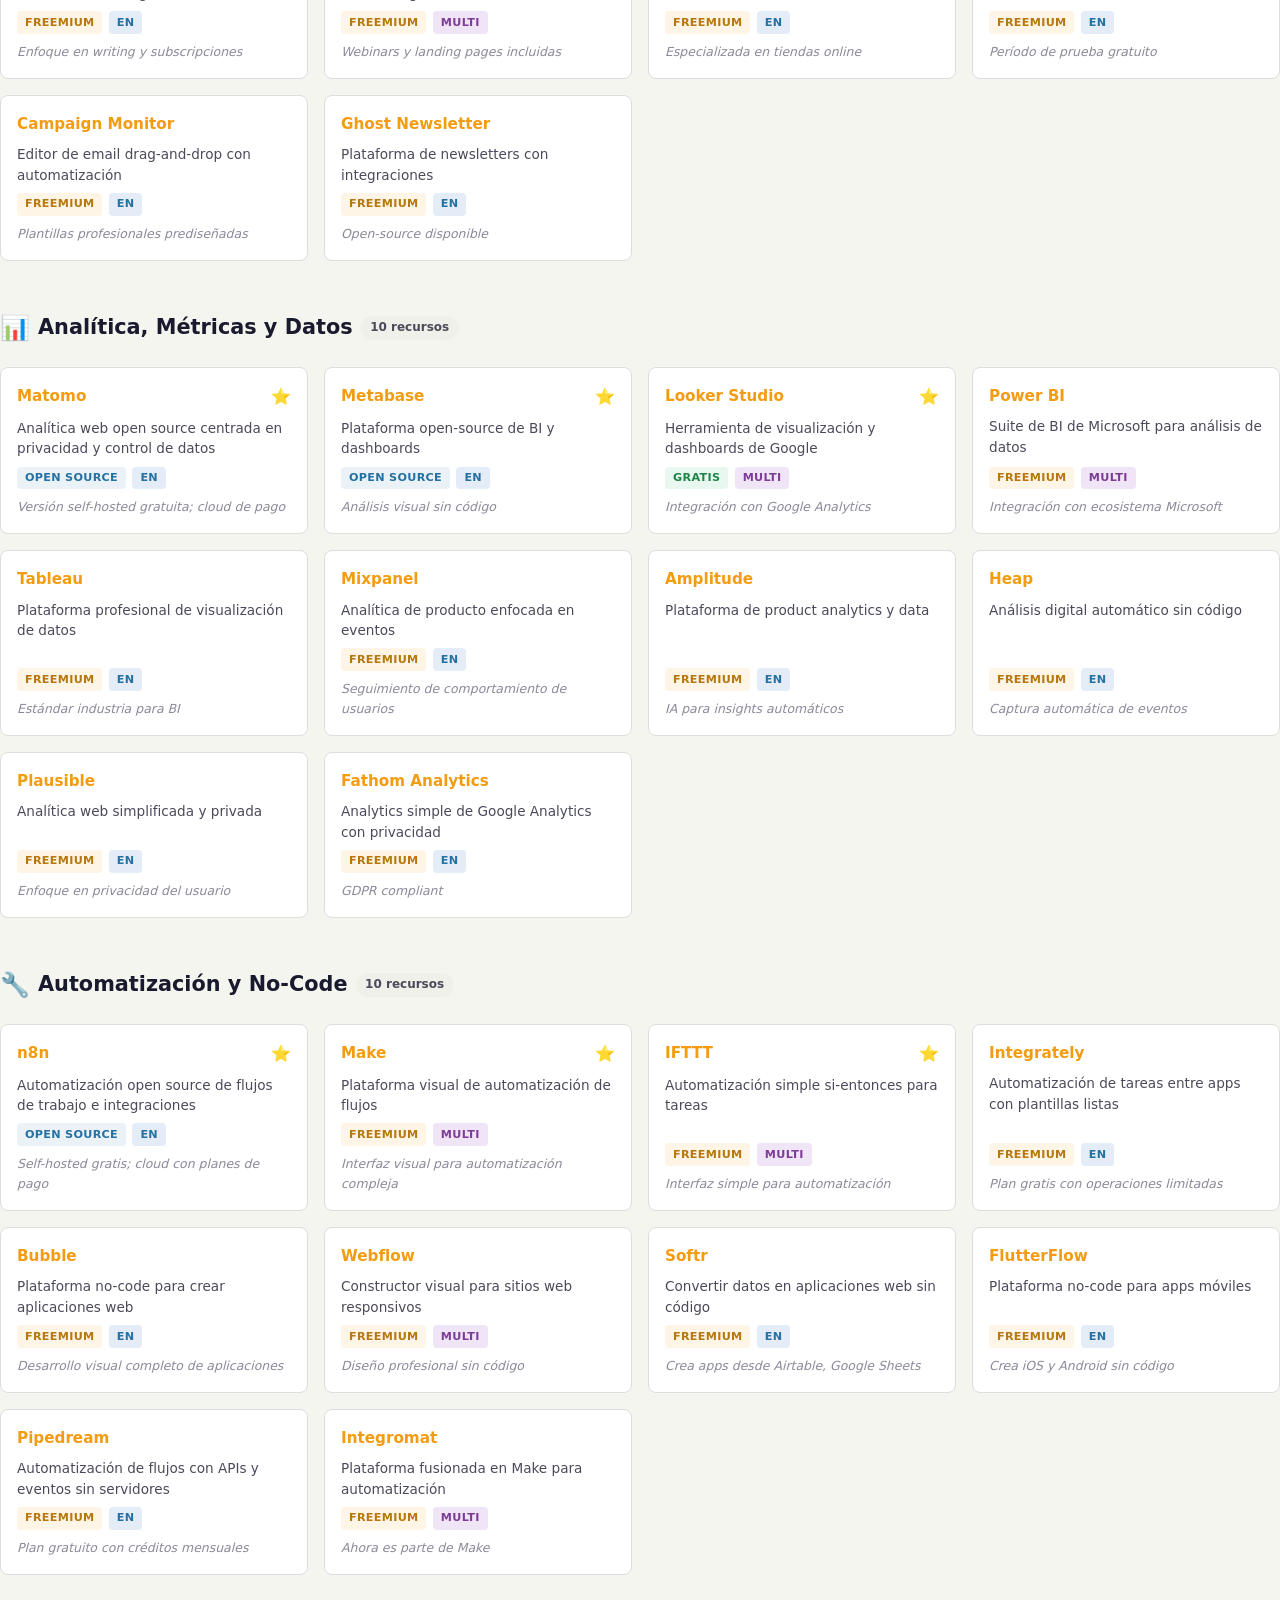
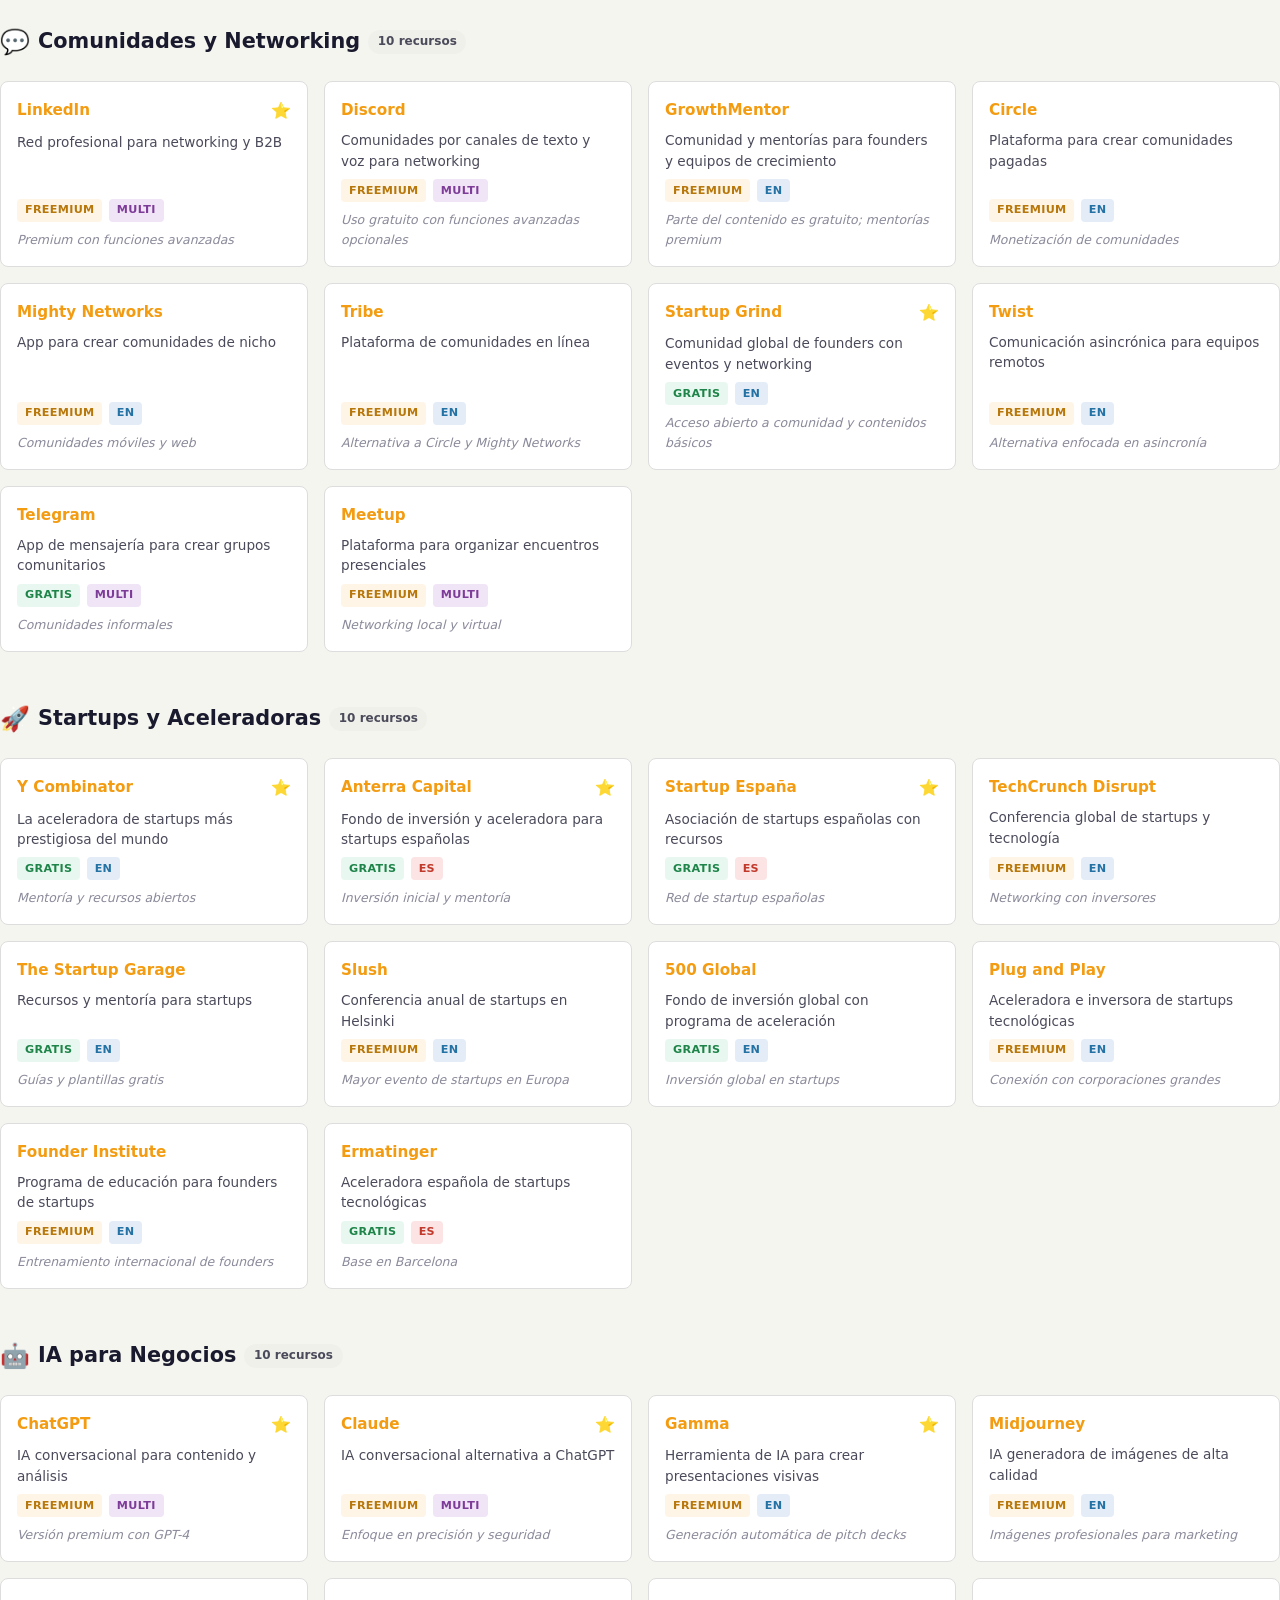
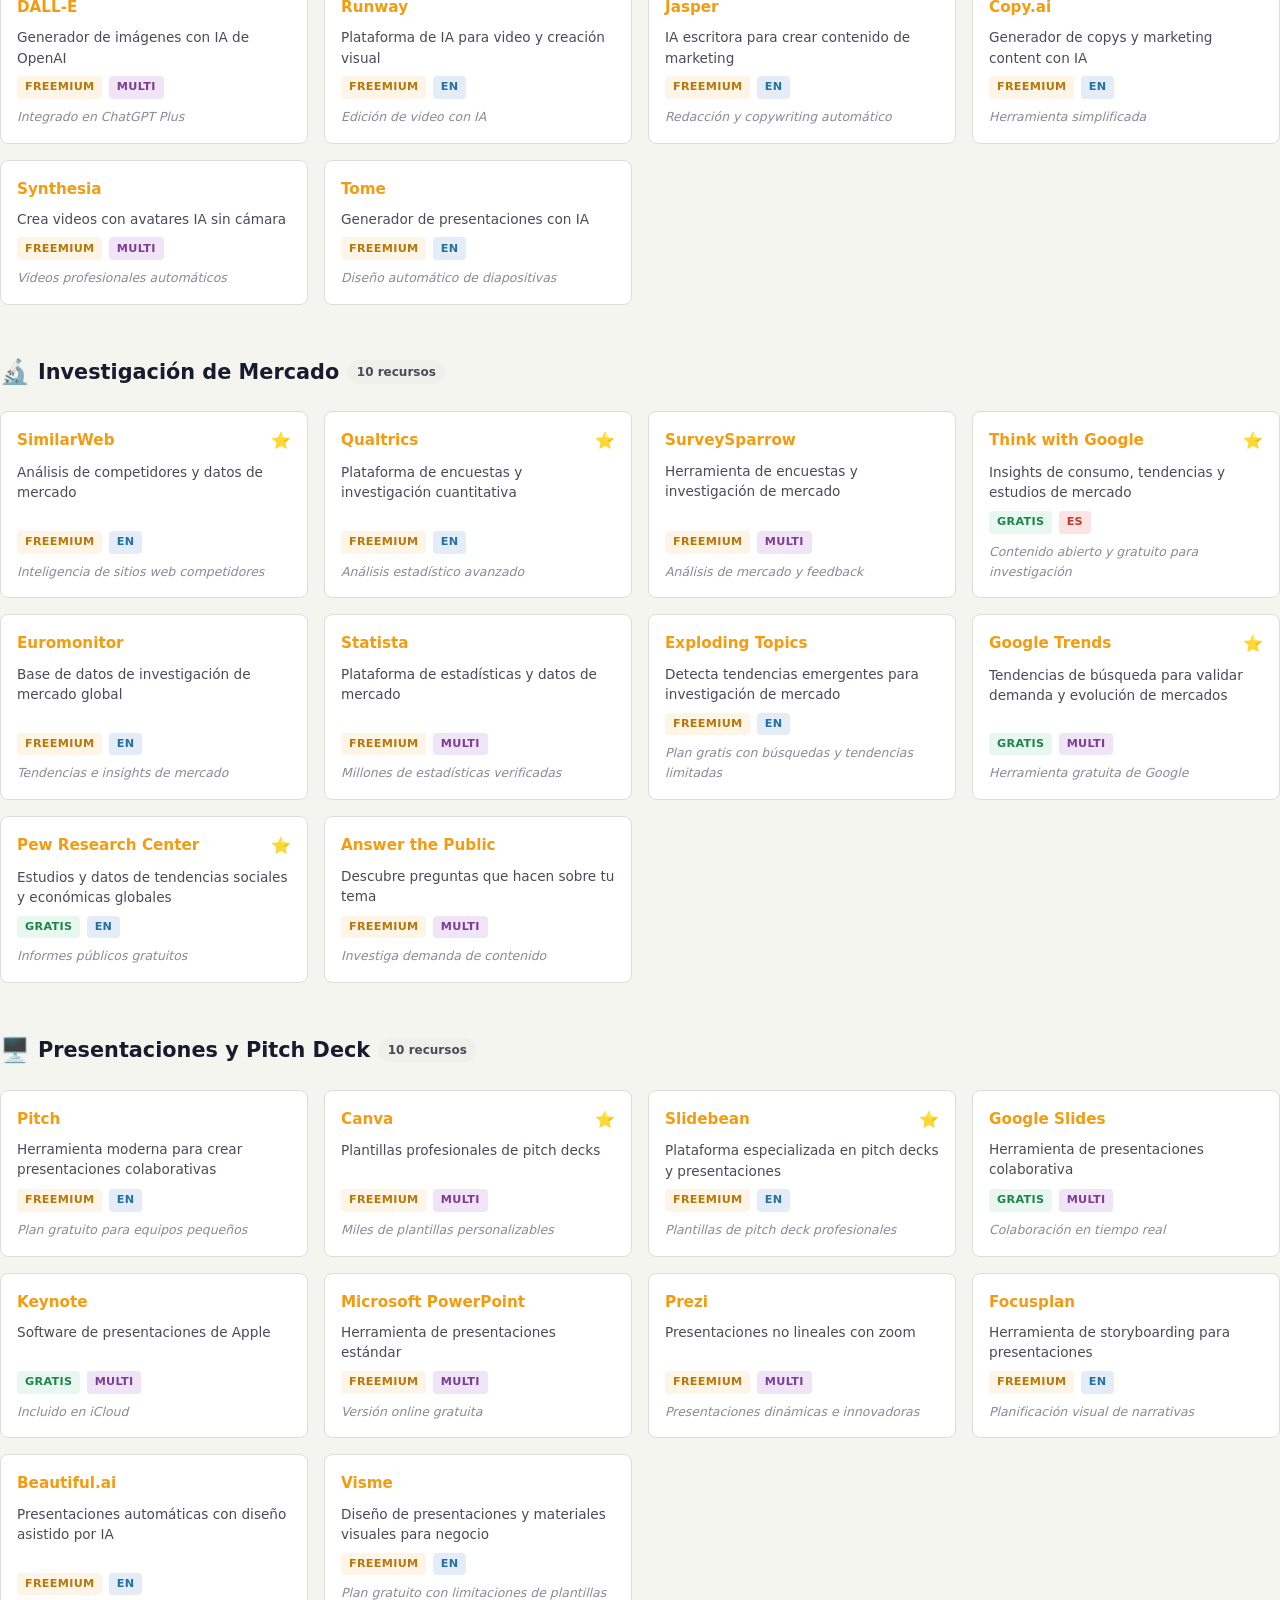
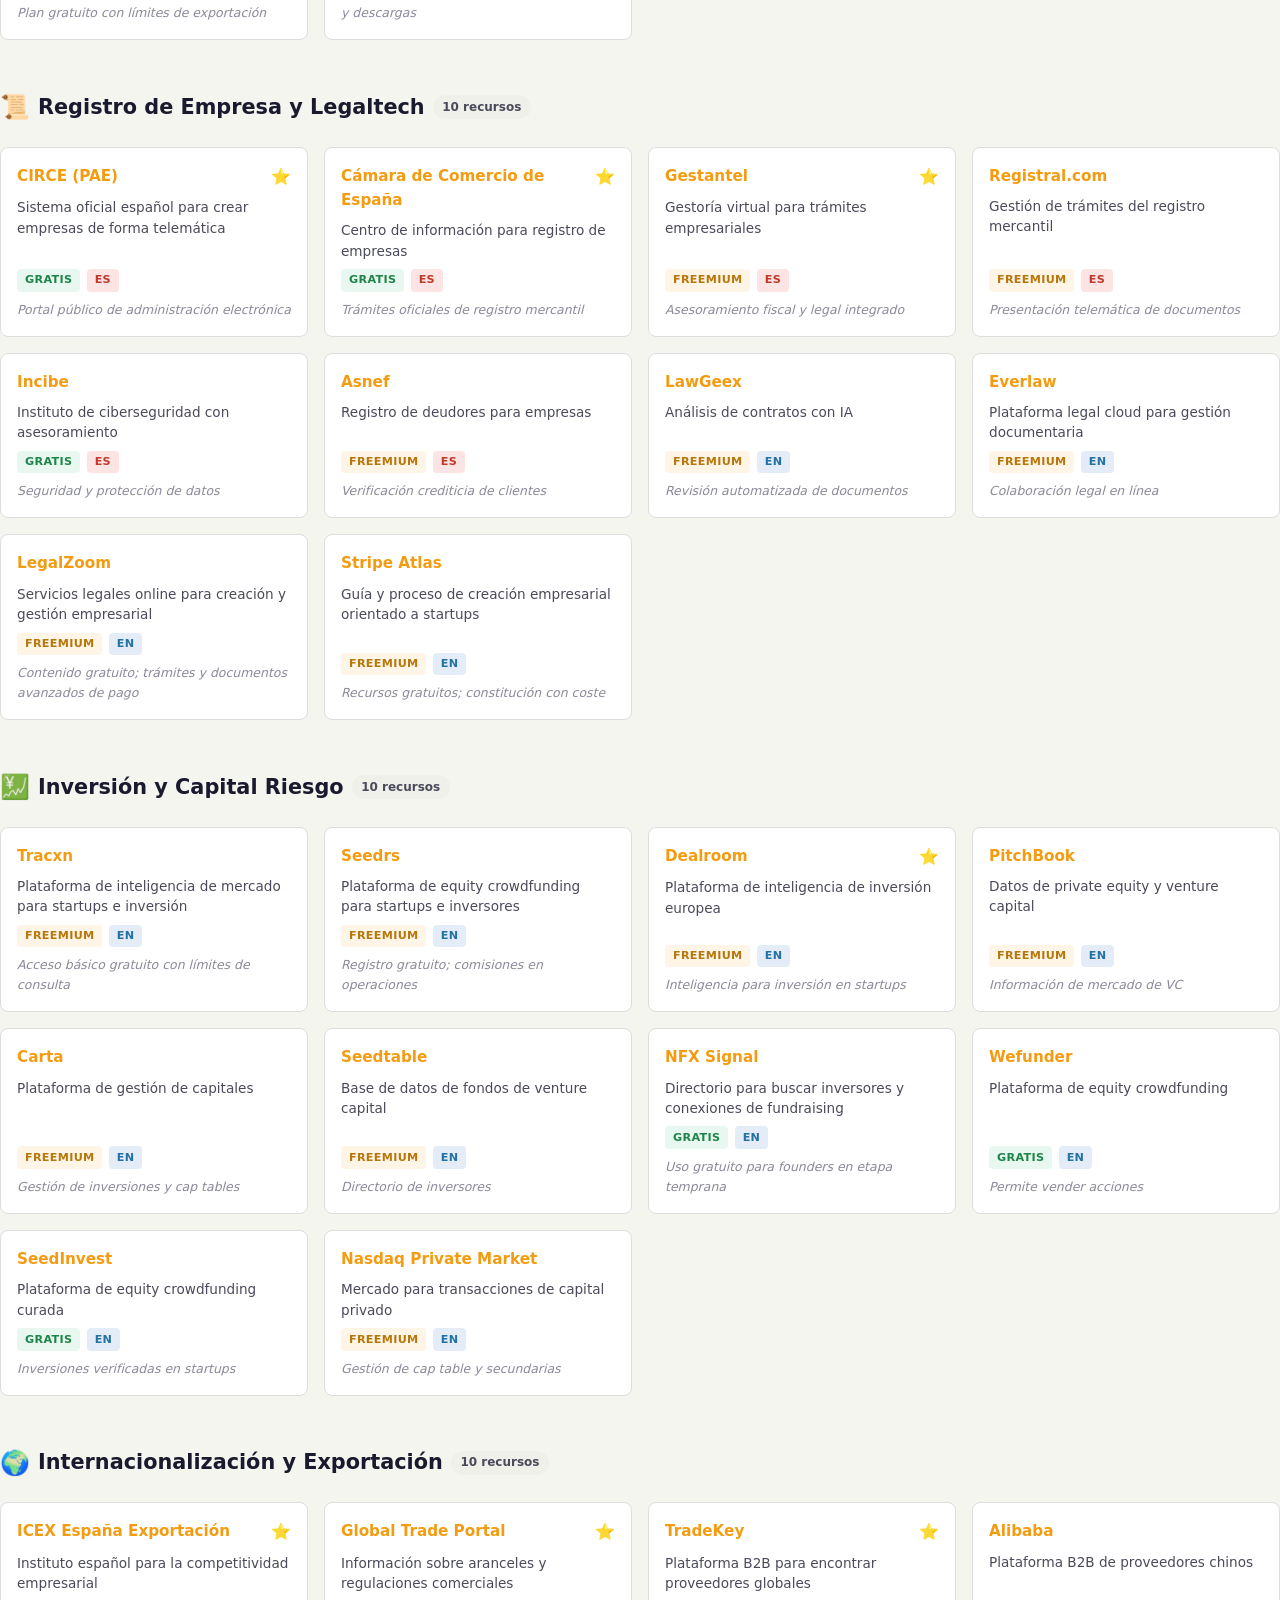
==== commit 933c8fe1: "feat: integrar publicidad Adsterra (Native Banner + Social Bar) en todos los HTML" ====
--- a/index.html
+++ b/index.html
@@ -31,7 +31,6 @@
   <link rel="icon" type="image/svg+xml" href="img/favicon.svg">
 
   <!-- Estilos -->
-  <link rel="preload" href="css/styles.css" as="style">
   <link rel="stylesheet" href="css/styles.css">
 
   <!-- Schema.org JSON-LD -->
@@ -151,6 +150,10 @@
   <main id="main-content" tabindex="-1">
     <!-- Las secciones de categorías se generan dinámicamente desde app.js -->
 
+    <!-- ===== NATIVE BANNER (Adsterra) ===== -->
+    <script async="async" data-cfasync="false" src="https://pl28980062.profitablecpmratenetwork.com/634266c4f03d3b431f42ea0b117497bb/invoke.js"></script>
+    <div id="container-634266c4f03d3b431f42ea0b117497bb"></div>
+
     <!-- Estado: sin resultados -->
     <div id="no-results" class="no-results" role="status" aria-live="polite">
       <span class="no-results-icon" aria-hidden="true">🔎</span>
@@ -201,8 +204,8 @@
   </div>
 
   <!-- Scripts -->
-  <script defer src="js/cookies-banner.js"></script>
-  <script defer src="js/app.js"></script>
+  <script src="js/cookies-banner.js"></script>
+  <script src="js/app.js"></script>
   <script>
     // Registro del Service Worker
     if ('serviceWorker' in navigator) {
@@ -211,7 +214,8 @@
       });
     }
   </script>
-<!-- MolvicStudios Analytics -->
-<script src="/analytics.js" defer></script>
+
+  <!-- ===== SOCIAL BAR (Adsterra) ===== -->
+  <script src="https://pl28986574.profitablecpmratenetwork.com/14/27/5b/14275b9e00405e49510053b06cfa15f9.js"></script>
 </body>
 </html>
--- a/css/styles.css
+++ b/css/styles.css
@@ -883,62 +883,6 @@
 
 /* ---- Breakpoints responsive ---- */
 
-/* Mobile: touch targets y fonts legibles */
-@media (max-width: 768px) {
-  /* Touch targets mínimo 44px */
-  .filter-btn {
-    min-height: 44px;
-    padding: 0.5rem 1rem;
-    font-size: 0.875rem;
-  }
-  .nav-item {
-    min-height: 44px;
-    padding: 0.5rem 0.875rem;
-    font-size: 0.875rem;
-  }
-  .theme-toggle {
-    width: 44px;
-    height: 44px;
-  }
-  .cookie-btn {
-    min-height: 44px;
-    padding: 0.625rem 1.5rem;
-    font-size: 0.875rem;
-  }
-  .footer-links a {
-    display: inline-flex;
-    align-items: center;
-    min-height: 44px;
-  }
-  .back-link {
-    min-height: 44px;
-    display: inline-flex;
-    align-items: center;
-  }
-
-  /* Fonts legibles */
-  .badge { font-size: 0.75rem; }
-  .category-count { font-size: 0.8rem; }
-  .resource-notes { font-size: 0.875rem; }
-  .resource-desc { font-size: 0.875rem; }
-  .stats-counter { font-size: 0.875rem; }
-  .cookie-text { font-size: 0.875rem; }
-  .footer-disclaimer,
-  .footer-copyright,
-  .footer-copy { font-size: 0.825rem; }
-}
-
-/* <= 375px — Pantallas pequeñas */
-@media (max-width: 375px) {
-  .container { padding: 0 0.75rem; }
-  .site-header { padding: 1.25rem 0 1rem; }
-  .site-title { font-size: 1.4rem; }
-  .main-content { padding: 1.25rem 0 2rem; }
-  .category-section { margin-bottom: 2rem; }
-  .empty-state, .error-state { padding: 2rem 0.75rem; }
-  .resource-card { padding: 0.75rem; }
-}
-
 /* >= 480px */
 @media (min-width: 480px) {
   .resources-grid {
